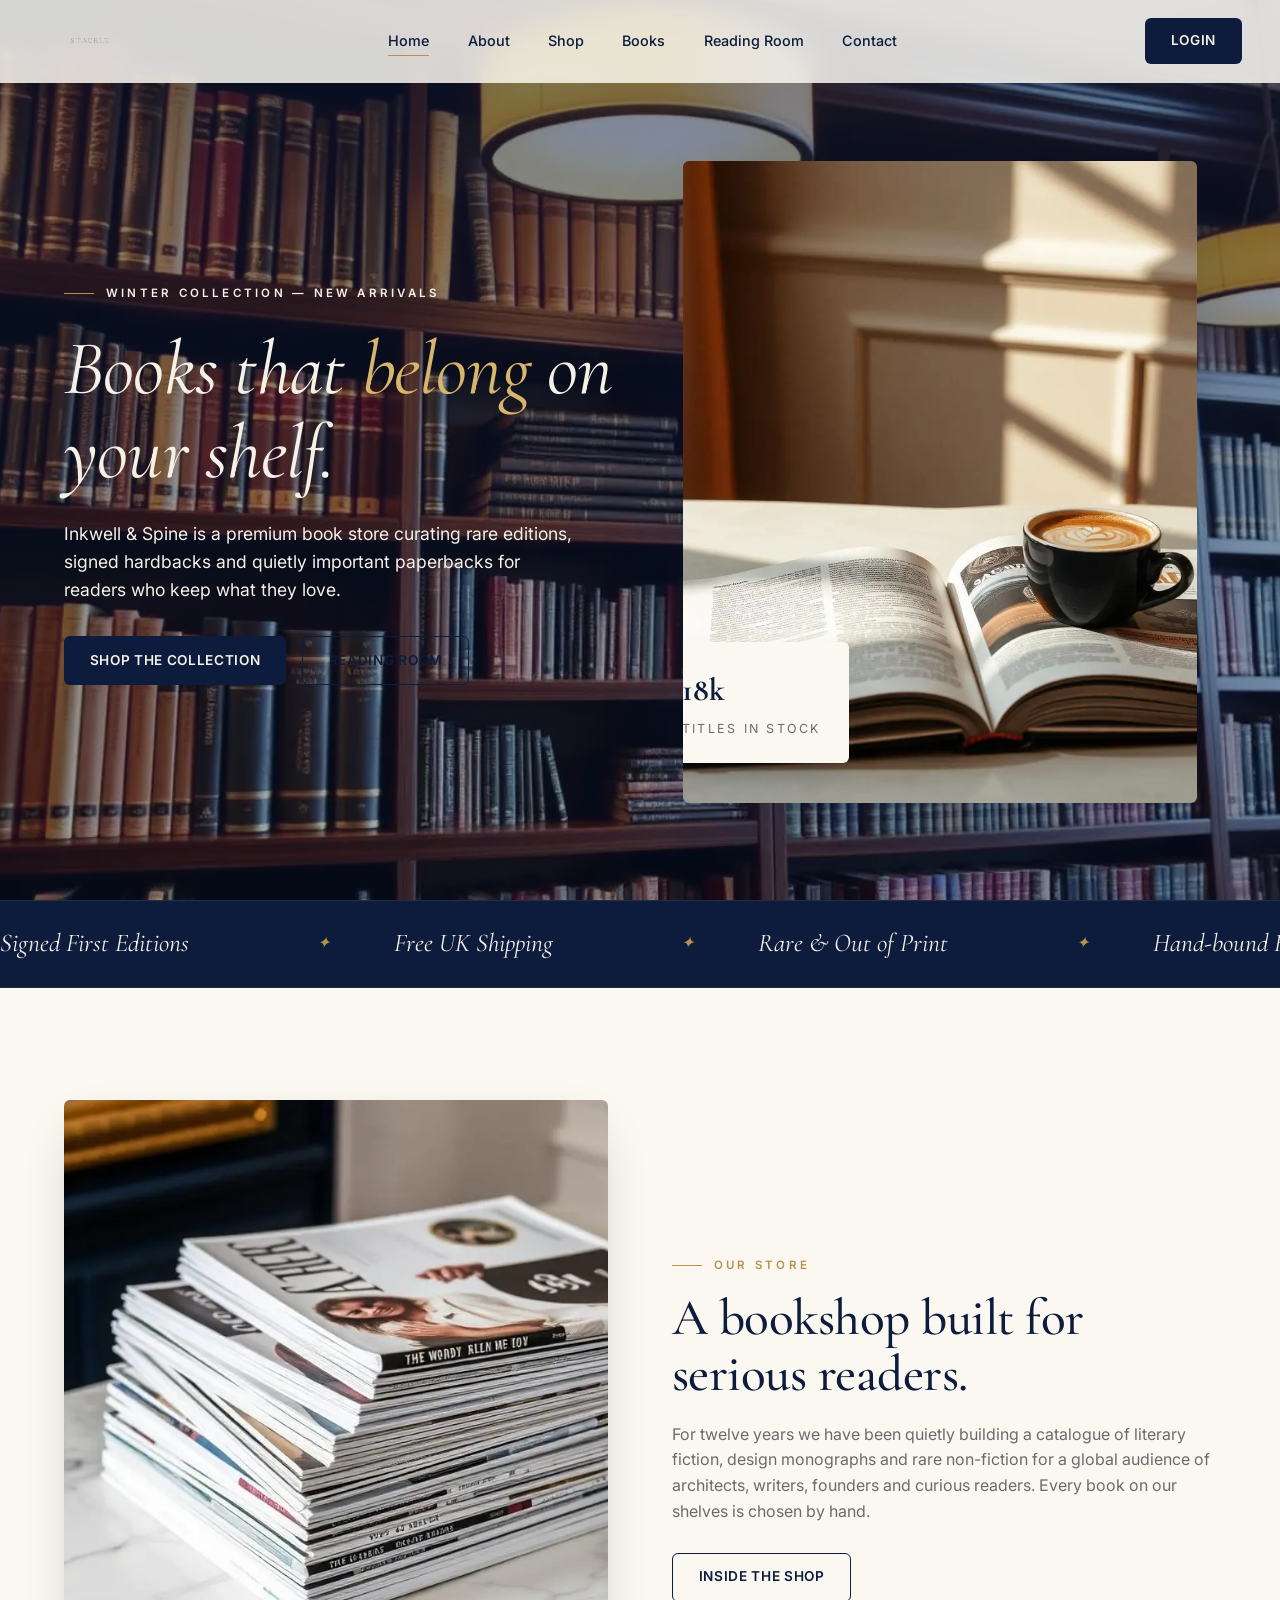
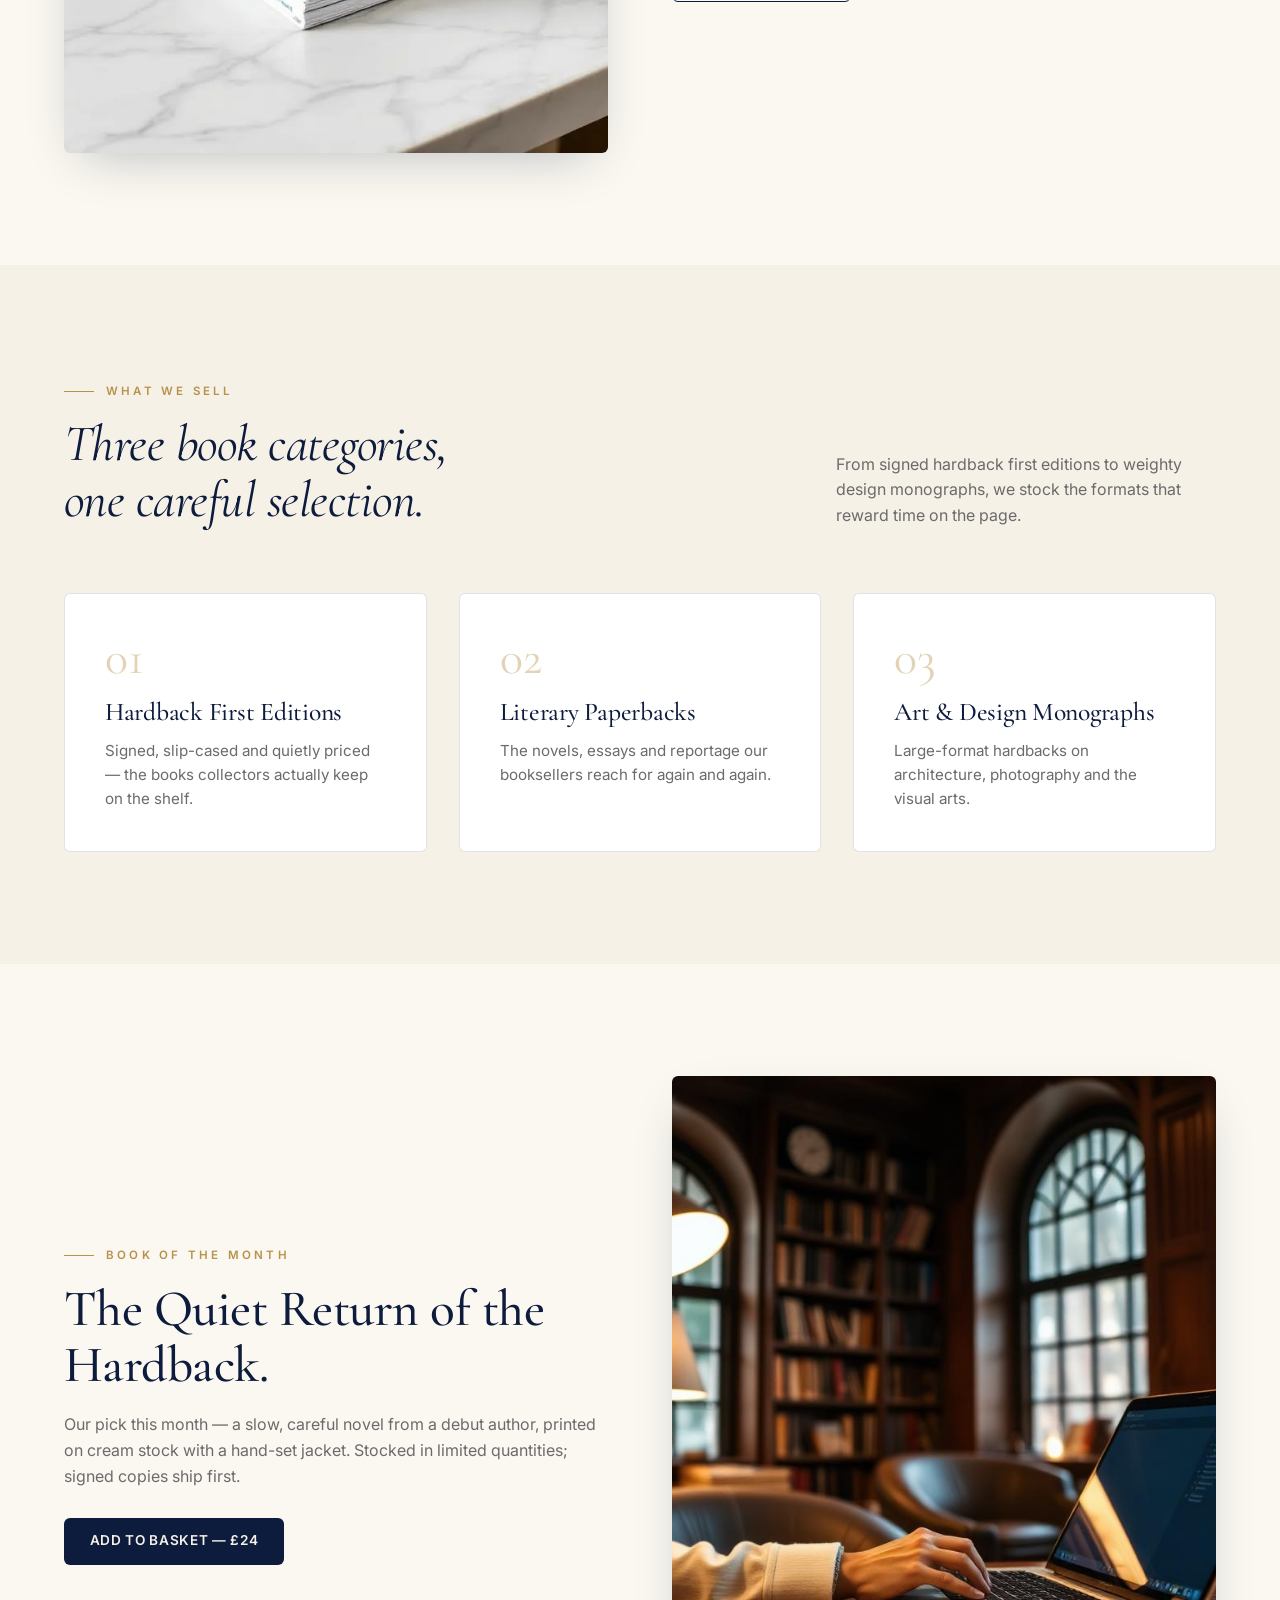
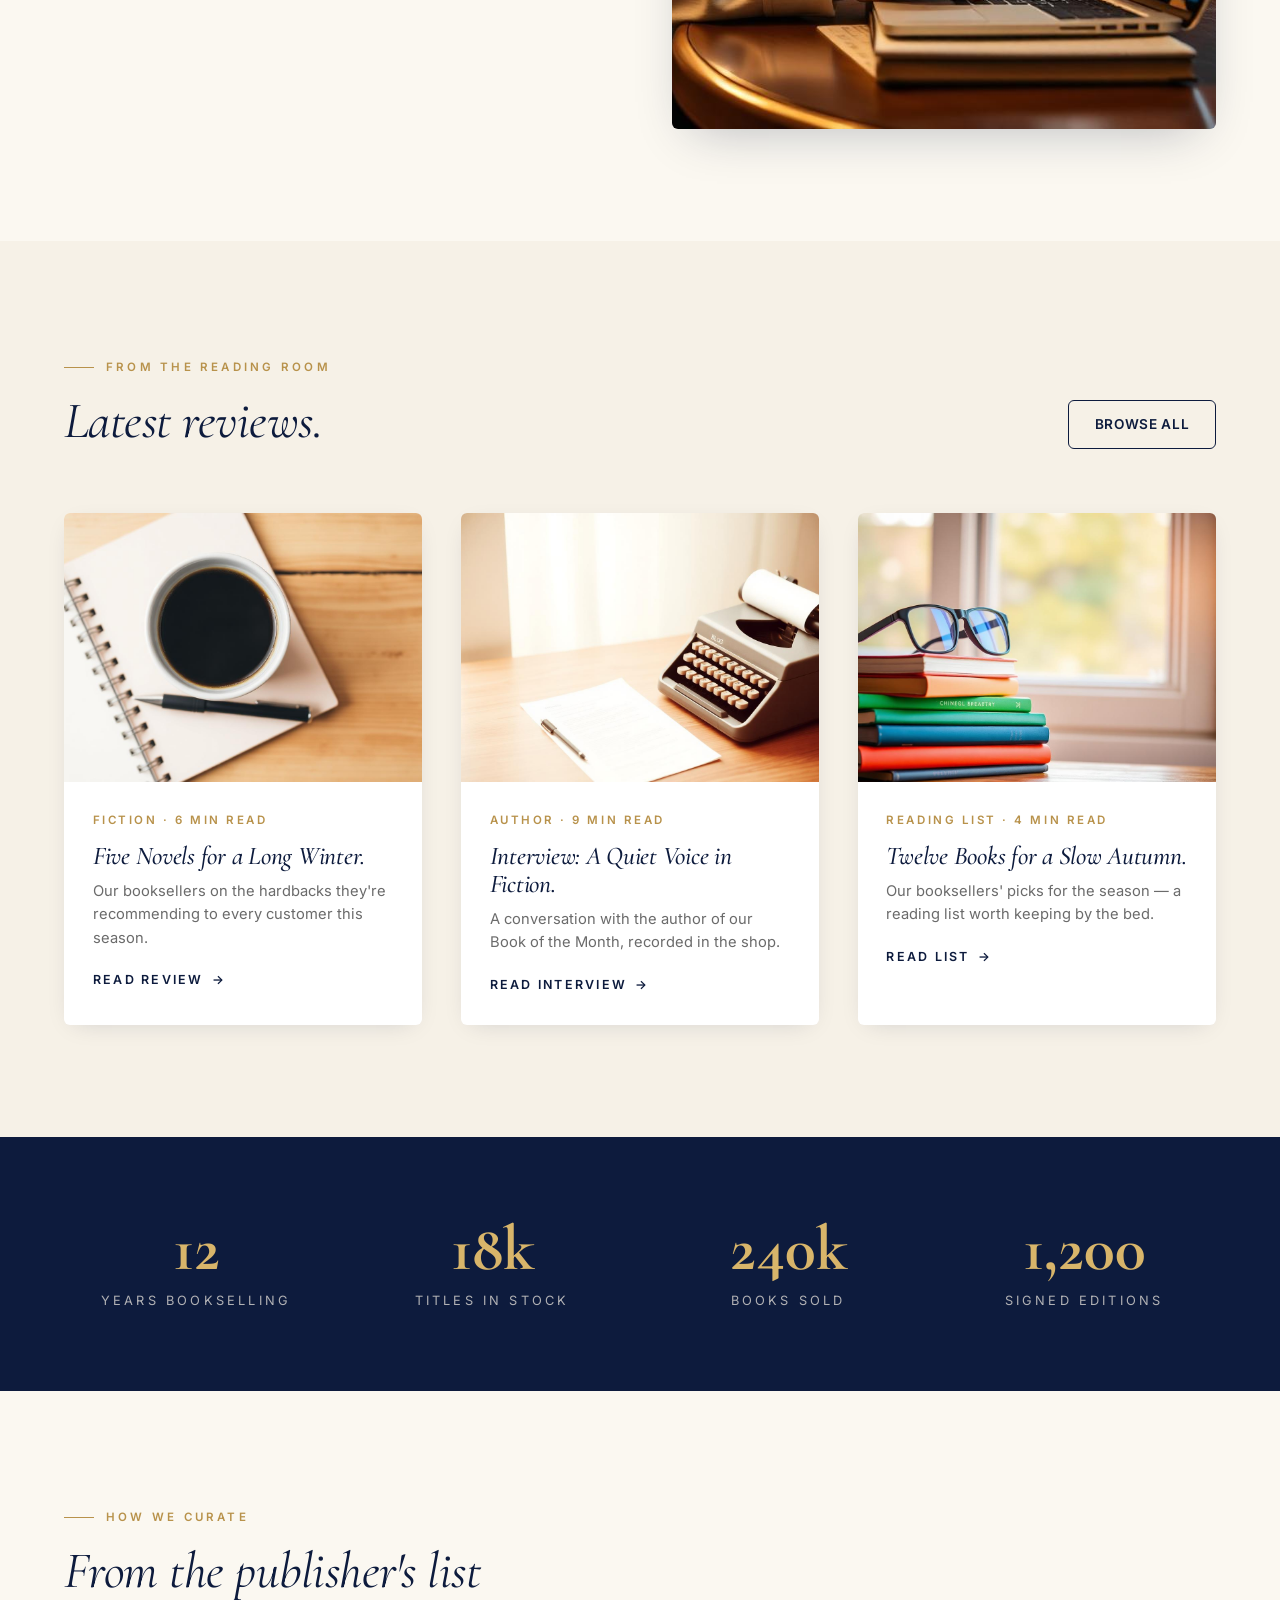
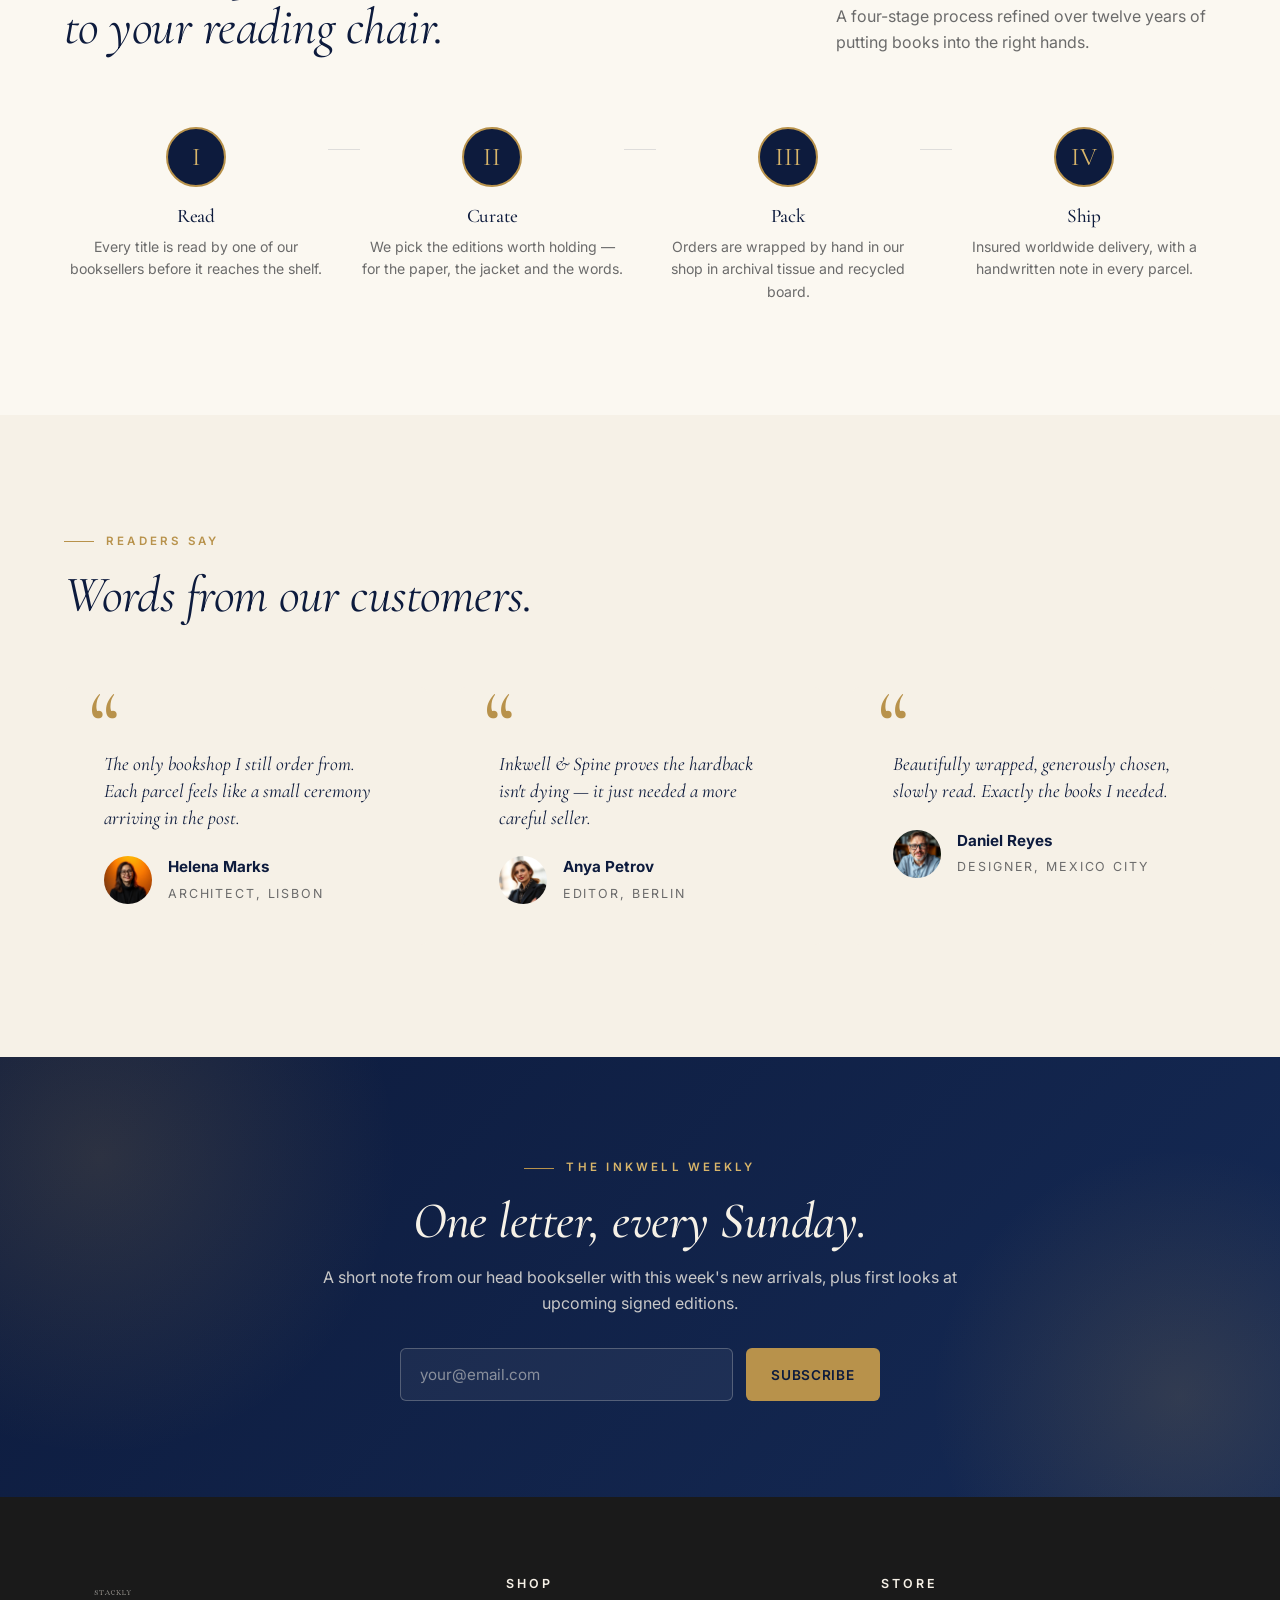
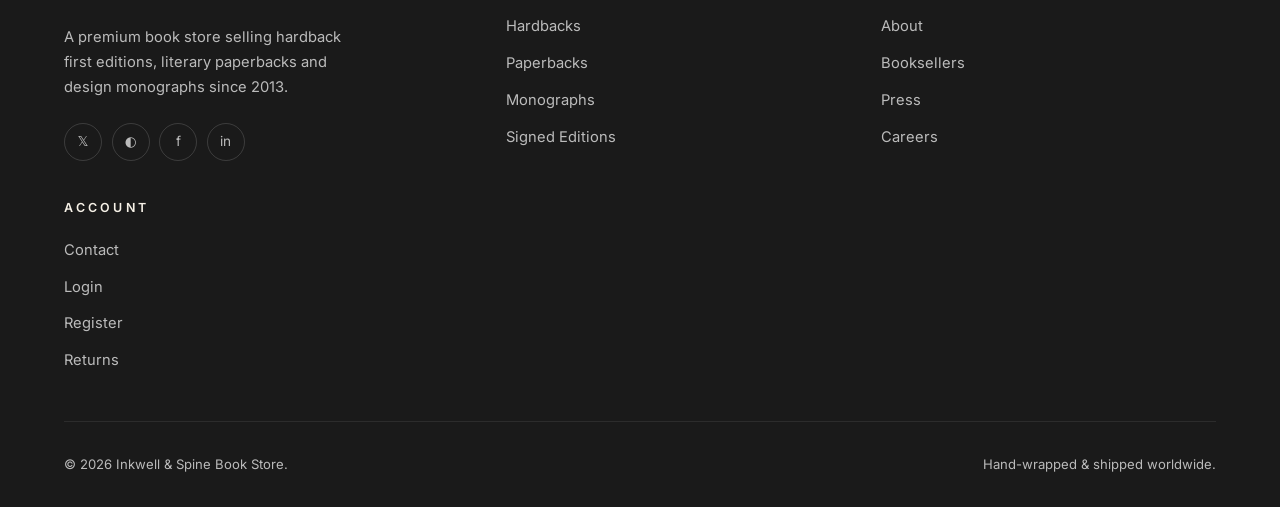
==== index.html @ d9765347 "first commit" ====
<!DOCTYPE html>
<html lang="en">
<head>
<meta charset="UTF-8" />
<meta name="viewport" content="width=device-width,initial-scale=1" />
<title>Inkwell &amp; Spine — Premium Book Store</title>
<meta name="description" content="Inkwell & Spine is a premium book store curating rare editions, hardbacks and signed first prints for serious readers." />
<link rel="preconnect" href="https://fonts.googleapis.com" />
<link rel="preconnect" href="https://fonts.gstatic.com" crossorigin />
<link href="https://fonts.googleapis.com/css2?family=Cormorant+Garamond:ital,wght@0,400;0,500;0,600;1,400;1,500&family=Inter:wght@400;500;600;700&display=swap" rel="stylesheet" />
<link rel="stylesheet" href="./css/styles.css" />
</head>
<body>

<header class="nav">
  <a href="./index.html" class="nav-logo"><img src="./images/logo-dark.webp" alt="Inkwell & Spine Logo" class="nav-logo-img" /></a>
  <nav>
    <ul class="nav-links">      <li><a href="./index.html" class="active">Home</a></li>
      <li><a href="./about.html">About</a></li>
      <li><a href="./services.html">Shop</a></li>
      <li><a href="./books.html">Books</a></li>
      <li><a href="./blog.html">Reading Room</a></li>
      <li><a href="./contact.html">Contact</a></li>
    </ul>
  </nav>
  <div class="nav-cta">
    <a href="./login.html" class="btn btn-primary">Login</a>
    <button class="hamburger" aria-label="Menu"><span></span><span></span><span></span></button>
  </div>
</header>

<!-- 1. HERO -->
<section class="hero has-video">
  <video class="bg-video" autoplay muted loop playsinline preload="metadata" poster="./images/library.webp">
    <source src="https://assets.mixkit.co/videos/45770/45770-720.mp4" type="video/mp4" />
  </video>
  <div class="bg-video-overlay"></div>
  <div class="hero-grid">
    <div class="hero-content reveal">
      <span class="eyebrow">Winter Collection — New Arrivals</span>
      <h1>Books that <em>belong</em> on your shelf.</h1>
      <p>Inkwell &amp; Spine is a premium book store curating rare editions, signed hardbacks and quietly important paperbacks for readers who keep what they love.</p>
      <div class="hero-actions">
        <a href="./services.html" class="btn btn-primary">Shop the Collection</a>
        <a href="./blog.html" class="btn btn-outline">Reading Room</a>
      </div>
    </div>
    <div class="hero-media reveal">
      <img src="./images/hero-home.webp" alt="A luxury bookstore interior" />
      <div class="hero-stat">
        <strong>18k</strong><span>Titles in stock</span>
      </div>
    </div>
  </div>
  <div class="hero-scroll">Scroll</div>
</section>

<!-- 2. MARQUEE -->
<div class="marquee" aria-hidden="true">
  <div class="marquee-track">
    <span>Signed First Editions<span></span>Free UK Shipping<span></span>Rare &amp; Out of Print<span></span>Hand-bound Hardbacks<span></span>Independent Bookseller<span></span></span>
    <span>Signed First Editions<span></span>Free UK Shipping<span></span>Rare &amp; Out of Print<span></span>Hand-bound Hardbacks<span></span>Independent Bookseller<span></span></span>
  </div>
</div>

<!-- 3. INTRO / SPLIT -->
<section class="section">
  <div class="section-inner split reveal">
    <div class="split-img"><img src="./images/magazines.webp" alt="A wall of curated books" loading="lazy" /></div>
    <div>
      <span class="eyebrow">Our Store</span>
      <h2>A bookshop built for serious readers.</h2>
      <p style="margin-top:1.2rem;color:var(--muted)">For twelve years we have been quietly building a catalogue of literary fiction, design monographs and rare non-fiction for a global audience of architects, writers, founders and curious readers. Every book on our shelves is chosen by hand.</p>
      <a href="./about.html" class="btn btn-outline" style="margin-top:1.8rem">Inside the shop</a>
    </div>
  </div>
</section>

<!-- 4. WHAT WE DO -->
<section class="section" style="background:var(--ivory)">
  <div class="section-inner">
    <div class="section-head reveal">
      <div>
        <span class="eyebrow">What we sell</span>
        <h2>Three book categories,<br/>one careful selection.</h2>
      </div>
      <p>From signed hardback first editions to weighty design monographs, we stock the formats that reward time on the page.</p>
    </div>
    <div class="feature-grid reveal-stagger">
      <article class="feature"><div class="feature-num">01</div><h3>Hardback First Editions</h3><p>Signed, slip-cased and quietly priced — the books collectors actually keep on the shelf.</p></article>
      <article class="feature"><div class="feature-num">02</div><h3>Literary Paperbacks</h3><p>The novels, essays and reportage our booksellers reach for again and again.</p></article>
      <article class="feature"><div class="feature-num">03</div><h3>Art &amp; Design Monographs</h3><p>Large-format hardbacks on architecture, photography and the visual arts.</p></article>
    </div>
  </div>
</section>

<!-- 5. FEATURED STORY -->
<section class="section">
  <div class="section-inner split reverse reveal">
    <div class="split-img"><img src="./images/writer.webp" alt="A reader with an open book" loading="lazy" /></div>
    <div>
      <span class="eyebrow">Book of the Month</span>
      <h2>The Quiet Return of the Hardback.</h2>
      <p style="margin-top:1.2rem;color:var(--muted)">Our pick this month — a slow, careful novel from a debut author, printed on cream stock with a hand-set jacket. Stocked in limited quantities; signed copies ship first.</p>
      <a href="./services.html" class="btn btn-primary" style="margin-top:1.8rem">Add to basket — £24</a>
    </div>
  </div>
</section>

<!-- 6. EDITORIAL GRID -->
<section class="section" style="background:var(--ivory)">
  <div class="section-inner">
    <div class="section-head reveal">
      <div><span class="eyebrow">From the Reading Room</span><h2>Latest reviews.</h2></div>
      <a href="./blog.html" class="btn btn-outline">Browse all</a>
    </div>
    <div class="editorial-grid reveal-stagger">
      <article class="ed-card">
        <div class="ed-card-img"><img src="./images/blog1.webp" alt="" loading="lazy" /></div>
        <div class="ed-card-body"><div class="ed-meta">Fiction · 6 min read</div><h3>Five Novels for a Long Winter.</h3><p>Our booksellers on the hardbacks they're recommending to every customer this season.</p><a href="./blog.html" class="ed-readmore">Read review</a></div>
      </article>
      <article class="ed-card">
        <div class="ed-card-img"><img src="./images/blog2.webp" alt="" loading="lazy" /></div>
        <div class="ed-card-body"><div class="ed-meta">Author · 9 min read</div><h3>Interview: A Quiet Voice in Fiction.</h3><p>A conversation with the author of our Book of the Month, recorded in the shop.</p><a href="./blog.html" class="ed-readmore">Read interview</a></div>
      </article>
      <article class="ed-card">
        <div class="ed-card-img"><img src="./images/blog3.webp" alt="" loading="lazy" /></div>
        <div class="ed-card-body"><div class="ed-meta">Reading List · 4 min read</div><h3>Twelve Books for a Slow Autumn.</h3><p>Our booksellers' picks for the season — a reading list worth keeping by the bed.</p><a href="./blog.html" class="ed-readmore">Read list</a></div>
      </article>
    </div>
  </div>
</section>

<!-- 7. STATS -->
<section class="stats reveal">
  <div class="stats-grid">
    <div class="stat"><strong>12</strong><span>Years bookselling</span></div>
    <div class="stat"><strong>18k</strong><span>Titles in stock</span></div>
    <div class="stat"><strong>240k</strong><span>Books sold</span></div>
    <div class="stat"><strong>1,200</strong><span>Signed editions</span></div>
  </div>
</section>

<!-- 8. PROCESS -->
<section class="section">
  <div class="section-inner">
    <div class="section-head reveal">
      <div><span class="eyebrow">How we curate</span><h2>From the publisher's list<br/>to your reading chair.</h2></div>
      <p>A four-stage process refined over twelve years of putting books into the right hands.</p>
    </div>
    <div class="process reveal-stagger">
      <div class="process-step"><div class="process-num">I</div><h3>Read</h3><p>Every title is read by one of our booksellers before it reaches the shelf.</p></div>
      <div class="process-step"><div class="process-num">II</div><h3>Curate</h3><p>We pick the editions worth holding — for the paper, the jacket and the words.</p></div>
      <div class="process-step"><div class="process-num">III</div><h3>Pack</h3><p>Orders are wrapped by hand in our shop in archival tissue and recycled board.</p></div>
      <div class="process-step"><div class="process-num">IV</div><h3>Ship</h3><p>Insured worldwide delivery, with a handwritten note in every parcel.</p></div>
    </div>
  </div>
</section>

<!-- 9. TESTIMONIALS -->
<section class="section" style="background:var(--ivory)">
  <div class="section-inner">
    <div class="section-head reveal">
      <div><span class="eyebrow">Readers say</span><h2>Words from our customers.</h2></div>
    </div>
    <div class="test-grid reveal-stagger">
      <div class="testimonial"><p>The only bookshop I still order from. Each parcel feels like a small ceremony arriving in the post.</p><div class="test-author"><img src="./images/author1.webp" alt=""/><div><strong>Helena Marks</strong><span>Architect, Lisbon</span></div></div></div>
      <div class="testimonial"><p>Inkwell &amp; Spine proves the hardback isn't dying — it just needed a more careful seller.</p><div class="test-author"><img src="./images/author2.webp" alt=""/><div><strong>Anya Petrov</strong><span>Editor, Berlin</span></div></div></div>
      <div class="testimonial"><p>Beautifully wrapped, generously chosen, slowly read. Exactly the books I needed.</p><div class="test-author"><img src="./images/author3.webp" alt=""/><div><strong>Daniel Reyes</strong><span>Designer, Mexico City</span></div></div></div>
    </div>
  </div>
</section>

<!-- 10. NEWSLETTER -->
<section class="newsletter">
  <div class="newsletter-inner reveal">
    <span class="eyebrow" style="color:var(--gold-2)">The Inkwell Weekly</span>
    <h2>One letter, every Sunday.</h2>
    <p>A short note from our head bookseller with this week's new arrivals, plus first looks at upcoming signed editions.</p>
    <form class="news-form" data-mock>
      <input type="email" placeholder="your@email.com" required />
      <button type="submit" class="btn btn-gold">Subscribe</button>
    </form>
  </div>
</section>

<!-- 11. FOOTER -->
<footer class="footer">
  <div class="footer-grid">
    <div class="footer-brand">
      <img src="./images/logo-dark.webp" alt="Inkwell & Spine" class="footer-logo"/>
      <p>A premium book store selling hardback first editions, literary paperbacks and design monographs since 2013.</p>
      <div class="social"><a href="#" data-social>𝕏</a><a href="#" data-social>◐</a><a href="#" data-social>f</a><a href="#" data-social>in</a></div>
    </div>
    <div><h4>Shop</h4><ul><li><a href="./services.html">Hardbacks</a></li><li><a href="./services.html">Paperbacks</a></li><li><a href="./services.html">Monographs</a></li><li><a href="./services.html">Signed Editions</a></li></ul></div>
    <div><h4>Store</h4><ul><li><a href="./about.html">About</a></li><li><a href="./about.html">Booksellers</a></li><li><a href="./contact.html">Press</a></li><li><a href="./contact.html">Careers</a></li></ul></div>
    <div><h4>Account</h4><ul><li><a href="./contact.html">Contact</a></li><li><a href="./login.html">Login</a></li><li><a href="./register.html">Register</a></li><li><a href="#">Returns</a></li></ul></div>
  </div>
  <div class="footer-bottom"><span>© 2026 Inkwell &amp; Spine Book Store.</span><span>Hand-wrapped &amp; shipped worldwide.</span></div>
</footer>

<script src="./js/main.js"></script>
</body>
</html>
---- css/styles.css ----
/* ============================================
   INKWELL & SPINE — Complete Stylesheet
   Design: Navy, Ivory, Gold, Charcoal palette
   Fonts: Cormorant Garamond (serif) + Inter (sans)
   ============================================ */

/* ----- CSS Variables / Design Tokens ----- */
:root {
  --navy: #0d1b3d;
  --navy-2: #152a55;
  --ivory: #f6f1e7;
  --paper: #fbf8f1;
  --gold: #b8924b;
  --gold-2: #d8b56a;
  --charcoal: #1a1a1a;
  --muted: #6b6b6b;
  --line: rgba(13, 27, 61, 0.12);
  --shadow-sm: 0 6px 24px -10px rgba(13, 27, 61, 0.18);
  --shadow-md: 0 18px 50px -20px rgba(13, 27, 61, 0.30);
  --shadow-lg: 0 40px 90px -30px rgba(13, 27, 61, 0.45);
  --serif: 'Cormorant Garamond', 'Playfair Display', Georgia, serif;
  --sans: 'Inter', 'Helvetica Neue', system-ui, sans-serif;
  --radius: 6px;
  --radius-lg: 12px;
  --ease: cubic-bezier(0.22, 0.61, 0.36, 1);
  --max-width: 1400px;
  --nav-height: 68px;
  --sidebar-width: 260px;
}

/* ----- Reset & Base ----- */
*,
*::before,
*::after {
  box-sizing: border-box;
  margin: 0;
  padding: 0;
}

html {
  scroll-behavior: smooth;
  -webkit-text-size-adjust: 100%;
}

body {
  font-family: var(--sans);
  background: var(--paper);
  color: var(--charcoal);
  line-height: 1.6;
  -webkit-font-smoothing: antialiased;
  -moz-osx-font-smoothing: grayscale;
  overflow-x: hidden;
  max-width: 100%;
}

img {
  max-width: 100%;
  height: auto;
  display: block;
}

a {
  color: inherit;
  text-decoration: none;
  transition: color 0.3s var(--ease);
}

button {
  font-family: inherit;
  cursor: pointer;
  border: none;
  background: none;
  font-size: inherit;
}

input,
select,
textarea {
  font-family: inherit;
  font-size: inherit;
}

ul {
  list-style: none;
}

/* ----- Typography ----- */
h1, h2, h3, h4 {
  font-family: var(--serif);
  font-weight: 500;
  color: var(--navy);
  line-height: 1.1;
  letter-spacing: -0.01em;
}

h1 {
  font-size: clamp(2rem, 6vw, 5.4rem);
}

h2 {
  font-size: clamp(1.6rem, 4vw, 3.4rem);
}

h3 {
  font-size: clamp(1.2rem, 2vw, 1.8rem);
}

.eyebrow {
  font-family: var(--sans);
  text-transform: uppercase;
  letter-spacing: 0.28em;
  font-size: 0.72rem;
  color: var(--gold);
  font-weight: 600;
  display: inline-block;
  margin-bottom: 1rem;
  position: relative;
  padding-left: 42px;
}

.eyebrow::before {
  content: "";
  position: absolute;
  left: 0;
  top: 50%;
  width: 30px;
  height: 1px;
  background: var(--gold);
}

.muted {
  color: var(--muted);
}

/* ============================================
   BUTTONS
   ============================================ */
.btn {
  display: inline-flex;
  align-items: center;
  justify-content: center;
  gap: 0.5rem;
  padding: 0.78rem 1.6rem;
  font-size: 0.85rem;
  font-weight: 600;
  letter-spacing: 0.05em;
  border-radius: var(--radius);
  transition: all 0.35s var(--ease);
  text-transform: uppercase;
  font-family: var(--sans);
  white-space: nowrap;
}

.btn-primary {
  background: var(--navy);
  color: var(--ivory);
}

.btn-primary:hover {
  background: var(--gold);
  color: var(--navy);
  transform: translateY(-2px);
  box-shadow: var(--shadow-md);
}

.btn-outline {
  background: transparent;
  color: var(--navy);
  border: 1px solid var(--navy);
}

.btn-outline:hover {
  background: var(--navy);
  color: var(--ivory);
}

.btn-gold {
  background: var(--gold);
  color: var(--navy);
}

.btn-gold:hover {
  background: var(--navy);
  color: var(--ivory);
  transform: translateY(-2px);
}

.btn-ghost {
  padding: 0.5rem 1rem;
  color: var(--navy);
}

.btn-ghost:hover {
  color: var(--gold);
}

.btn-danger {
  background: #c0392b;
  color: #fff;
}

.btn-danger:hover {
  background: #a93226;
  transform: translateY(-2px);
}

.btn-sm {
  padding: 0.5rem 1rem;
  font-size: 0.78rem;
}

.btn:disabled {
  opacity: 0.6;
  cursor: not-allowed;
  transform: none !important;
}

/* ============================================
   NAVIGATION
   ============================================ */
.nav {
  position: fixed;
  top: 0;
  left: 0;
  right: 0;
  z-index: 100;
  display: flex;
  align-items: center;
  justify-content: space-between;
  padding: 1.1rem 3vw;
  background: rgba(251, 248, 241, 0.85);
  backdrop-filter: saturate(180%) blur(14px);
  -webkit-backdrop-filter: saturate(180%) blur(14px);
  border-bottom: 1px solid transparent;
  transition: all 0.4s var(--ease);
}

.nav.scrolled {
  border-bottom-color: var(--line);
  box-shadow: var(--shadow-sm);
}

.nav-logo-img {
  height: 34px;
  width: auto;
  filter: drop-shadow(0 1px 2px rgba(0, 0, 0, 0.05));
}

.nav-links {
  display: flex;
  gap: 2.4rem;
  align-items: center;
  list-style: none;
}

.nav-links a {
  font-size: 0.9rem;
  font-weight: 500;
  color: var(--navy);
  position: relative;
  padding: 0.4rem 0;
}

.nav-links a::after {
  content: "";
  position: absolute;
  bottom: 0;
  left: 0;
  width: 0;
  height: 1px;
  background: var(--gold);
  transition: width 0.35s var(--ease);
}

.nav-links a:hover::after,
.nav-links a.active::after {
  width: 100%;
}

.nav-cta {
  display: flex;
  align-items: center;
  gap: 0.8rem;
}

/* ----- Hamburger Menu ----- */
.hamburger {
  display: none;
  width: 34px;
  height: 34px;
  position: relative;
  cursor: pointer;
}

.hamburger span {
  position: absolute;
  left: 4px;
  right: 4px;
  height: 1.5px;
  background: var(--navy);
  transition: 0.3s var(--ease);
  border-radius: 1px;
}

.hamburger span:nth-child(1) { top: 11px; }
.hamburger span:nth-child(2) { top: 50%; transform: translateY(-50%); }
.hamburger span:nth-child(3) { bottom: 11px; }

.hamburger.active span:nth-child(1) {
  transform: rotate(45deg);
  top: 50%;
  margin-top: -1px;
}

.hamburger.active span:nth-child(2) {
  opacity: 0;
}

.hamburger.active span:nth-child(3) {
  transform: rotate(-45deg);
  bottom: auto;
  top: 50%;
  margin-top: -1px;
}

/* ============================================
   HERO SECTION
   ============================================ */
.hero {
  position: relative;
  min-height: 100vh;
  display: flex;
  align-items: center;
  padding: 8rem 5vw 4rem;
  overflow: hidden;
  background: linear-gradient(180deg, var(--paper) 0%, var(--ivory) 100%);
  isolation: isolate;
}

.hero.has-video {
  background: var(--navy);
}

.hero-grid {
  display: grid;
  grid-template-columns: 1.05fr 0.95fr;
  gap: 5vw;
  align-items: center;
  width: 100%;
  max-width: var(--max-width);
  margin: 0 auto;
}

.hero-content h1 {
  margin: 0.5rem 0 1.5rem;
  font-style: italic;
  font-weight: 400;
}

.hero-content h1 em {
  color: var(--gold);
  font-style: italic;
}

.hero-content p {
  font-size: 1.1rem;
  color: var(--muted);
  max-width: 520px;
  margin-bottom: 2rem;
}

.hero-actions {
  display: flex;
  gap: 1rem;
  flex-wrap: wrap;
}

.hero-media {
  position: relative;
  aspect-ratio: 4/5;
  border-radius: var(--radius);
  overflow: hidden;
  box-shadow: var(--shadow-lg);
}

.hero-media img {
  width: 100%;
  height: 100%;
  object-fit: cover;
  transform: scale(1.05);
  animation: slowZoom 14s var(--ease) infinite alternate;
}

.hero-stat {
  position: absolute;
  left: -30px;
  bottom: 40px;
  background: var(--paper);
  padding: 1.4rem 1.8rem;
  border-radius: var(--radius);
  box-shadow: var(--shadow-md);
  min-width: 200px;
}

.hero-stat strong {
  display: block;
  font-family: var(--serif);
  font-size: 2.4rem;
  color: var(--navy);
}

.hero-stat span {
  font-size: 0.78rem;
  color: var(--muted);
  text-transform: uppercase;
  letter-spacing: 0.18em;
}

.hero-scroll {
  position: absolute;
  bottom: 2rem;
  left: 50%;
  transform: translateX(-50%);
  font-size: 0.7rem;
  letter-spacing: 0.3em;
  color: var(--navy);
  text-transform: uppercase;
  writing-mode: vertical-rl;
}

.hero-scroll::after {
  content: "";
  display: block;
  width: 1px;
  height: 50px;
  margin: 0.6rem auto 0;
  background: var(--navy);
  animation: scrollLine 2.2s var(--ease) infinite;
}

.hero.has-video .hero-content h1,
.hero.has-video .hero-content p,
.hero.has-video .eyebrow {
  color: var(--ivory);
}

.hero.has-video .hero-content h1 em {
  color: var(--gold-2);
}

.hero.has-video .hero-scroll {
  color: var(--ivory);
}

.hero.has-video .hero-scroll::after {
  background: var(--ivory);
}

.hero > *:not(.bg-video):not(.bg-video-overlay) {
  position: relative;
  z-index: 2;
}

/* Floating decorative serif word */
.hero::before {
  content: "Stories.";
  position: absolute;
  font-family: var(--serif);
  font-style: italic;
  font-size: 22vw;
  color: rgba(13, 27, 61, 0.04);
  right: -3vw;
  top: 18vh;
  pointer-events: none;
  font-weight: 600;
}

/* ----- Background Video ----- */
.bg-video {
  position: absolute;
  inset: 0;
  width: 100%;
  height: 100%;
  object-fit: cover;
  z-index: 0;
  pointer-events: none;
}

.bg-video-overlay {
  position: absolute;
  inset: 0;
  background: linear-gradient(180deg, rgba(13, 27, 61, 0.55), rgba(13, 27, 61, 0.35));
  z-index: 1;
  pointer-events: none;
}

/* ============================================
   SECTION SHELL
   ============================================ */
.section {
  padding: 7rem 5vw;
  position: relative;
}

.section-inner {
  max-width: var(--max-width);
  margin: 0 auto;
}

.section-head {
  display: flex;
  justify-content: space-between;
  align-items: flex-end;
  gap: 3rem;
  margin-bottom: 4rem;
  flex-wrap: wrap;
}

.section-head h2 {
  max-width: 720px;
  font-style: italic;
  font-weight: 400;
}

.section-head p {
  max-width: 380px;
  color: var(--muted);
}

/* ============================================
   PAGE HERO (Sub pages)
   ============================================ */
.page-hero {
  padding: 10rem 5vw 5rem;
  background: var(--ivory);
  text-align: center;
  position: relative;
  overflow: hidden;
  isolation: isolate;
}

.page-hero h1 {
  font-style: italic;
  font-weight: 400;
}

.page-hero p {
  color: var(--muted);
  max-width: 600px;
  margin: 1.2rem auto 0;
}

.page-hero.has-video,
.page-hero.has-video h1,
.page-hero.has-video p,
.page-hero.has-video .crumb {
  color: var(--ivory);
}

.page-hero.has-video h1 {
  color: #fff;
}

.page-hero > *:not(.bg-video):not(.bg-video-overlay) {
  position: relative;
  z-index: 2;
}

.crumb {
  font-size: 0.72rem;
  text-transform: uppercase;
  letter-spacing: 0.3em;
  color: var(--gold);
  margin-bottom: 1.2rem;
}

/* ============================================
   MARQUEE
   ============================================ */
.marquee {
  background: var(--navy);
  color: var(--ivory);
  padding: 1.4rem 0;
  overflow: hidden;
  border-top: 1px solid rgba(255, 255, 255, 0.08);
  border-bottom: 1px solid rgba(255, 255, 255, 0.08);
}

.marquee-track {
  display: flex;
  gap: 4rem;
  animation: scroll 30s linear infinite;
  white-space: nowrap;
  font-family: var(--serif);
  font-size: 1.6rem;
  font-style: italic;
}

.marquee-track span {
  display: inline-flex;
  align-items: center;
  gap: 4rem;
}

.marquee-track span span::after {
  content: "✦";
  color: var(--gold);
  font-size: 1rem;
  margin-left: 4rem;
}

@keyframes scroll {
  from { transform: translateX(0); }
  to { transform: translateX(-50%); }
}

/* ============================================
   SPLIT LAYOUT
   ============================================ */
.split {
  display: grid;
  grid-template-columns: 1fr 1fr;
  gap: 5vw;
  align-items: center;
}

.split.reverse {
  direction: rtl;
}

.split.reverse > * {
  direction: ltr;
}

.split-img {
  aspect-ratio: 5/6;
  border-radius: var(--radius);
  overflow: hidden;
  box-shadow: var(--shadow-md);
  position: relative;
}

.split-img img {
  width: 100%;
  height: 100%;
  object-fit: cover;
  transition: transform 1.2s var(--ease);
}

.split-img:hover img {
  transform: scale(1.06);
}

/* ============================================
   FEATURE GRID
   ============================================ */
.feature-grid {
  display: grid;
  grid-template-columns: repeat(3, 1fr);
  gap: 2rem;
}

.feature {
  padding: 2.5rem;
  background: #fff;
  border: 1px solid var(--line);
  border-radius: var(--radius);
  transition: 0.4s var(--ease);
  position: relative;
  overflow: hidden;
}

.feature::before {
  content: "";
  position: absolute;
  inset: 0;
  background: linear-gradient(135deg, var(--gold) 0%, transparent 60%);
  opacity: 0;
  transition: 0.5s var(--ease);
}

.feature:hover {
  transform: translateY(-6px);
  box-shadow: var(--shadow-md);
  border-color: var(--gold);
}

.feature:hover::before {
  opacity: 0.06;
}

.feature-num {
  font-family: var(--serif);
  font-size: 3rem;
  color: var(--gold);
  opacity: 0.4;
  line-height: 1;
  margin-bottom: 1rem;
  position: relative;
}

.feature h3 {
  margin-bottom: 0.8rem;
  position: relative;
}

.feature p {
  color: var(--muted);
  font-size: 0.95rem;
  position: relative;
}

/* ============================================
   EDITORIAL / BLOG CARDS
   ============================================ */
.editorial-grid {
  display: grid;
  grid-template-columns: repeat(3, 1fr);
  gap: 2.4rem;
}

.ed-card {
  background: #fff;
  border-radius: var(--radius);
  overflow: hidden;
  box-shadow: var(--shadow-sm);
  transition: 0.5s var(--ease);
  cursor: pointer;
}

.ed-card:hover {
  transform: translateY(-8px);
  box-shadow: var(--shadow-lg);
}

.ed-card-img {
  aspect-ratio: 4/3;
  overflow: hidden;
}

.ed-card-img img {
  width: 100%;
  height: 100%;
  object-fit: cover;
  transition: transform 1s var(--ease);
}

.ed-card:hover .ed-card-img img {
  transform: scale(1.08);
}

.ed-card-body {
  padding: 1.8rem;
}

.ed-meta {
  font-size: 0.72rem;
  text-transform: uppercase;
  letter-spacing: 0.22em;
  color: var(--gold);
  margin-bottom: 0.8rem;
  font-weight: 600;
}

.ed-card h3 {
  margin-bottom: 0.6rem;
  font-style: italic;
  font-weight: 500;
}

.ed-card p {
  color: var(--muted);
  font-size: 0.92rem;
  margin-bottom: 1rem;
}

.ed-readmore {
  font-size: 0.78rem;
  font-weight: 600;
  text-transform: uppercase;
  letter-spacing: 0.18em;
  color: var(--navy);
  position: relative;
  display: inline-block;
}

.ed-readmore::after {
  content: "→";
  margin-left: 0.5rem;
  transition: 0.3s var(--ease);
  display: inline-block;
}

.ed-card:hover .ed-readmore::after {
  transform: translateX(6px);
  color: var(--gold);
}

/* ============================================
   TESTIMONIALS
   ============================================ */
.test-grid {
  display: grid;
  grid-template-columns: repeat(3, 1fr);
  gap: 2rem;
}

.testimonial {
  padding: 2.5rem;
  background: var(--ivory);
  border-radius: var(--radius);
  position: relative;
}

.testimonial::before {
  content: "“";
  position: absolute;
  top: -10px;
  left: 1.5rem;
  font-family: var(--serif);
  font-size: 6rem;
  color: var(--gold);
  line-height: 1;
}

.testimonial p {
  font-family: var(--serif);
  font-style: italic;
  font-size: 1.2rem;
  color: var(--navy);
  margin: 1.5rem 0;
  line-height: 1.4;
}

.test-author {
  display: flex;
  align-items: center;
  gap: 1rem;
}

.test-author img {
  width: 48px;
  height: 48px;
  border-radius: 50%;
  object-fit: cover;
}

.test-author strong {
  display: block;
  color: var(--navy);
  font-size: 0.95rem;
}

.test-author span {
  font-size: 0.78rem;
  color: var(--muted);
  text-transform: uppercase;
  letter-spacing: 0.15em;
}

/* ============================================
   STATS BAND
   ============================================ */
.stats {
  background: var(--navy);
  color: var(--ivory);
  padding: 5rem 5vw;
  text-align: center;
}

.stats-grid {
  display: grid;
  grid-template-columns: repeat(4, 1fr);
  gap: 2rem;
  max-width: 1300px;
  margin: 0 auto;
}

.stat strong {
  display: block;
  font-family: var(--serif);
  font-size: clamp(2rem, 5vw, 4.2rem);
  color: var(--gold-2);
  line-height: 1;
}

.stat span {
  display: block;
  margin-top: 0.6rem;
  font-size: 0.8rem;
  text-transform: uppercase;
  letter-spacing: 0.25em;
  color: rgba(246, 241, 231, 0.7);
}

/* ============================================
   PROCESS / TIMELINE
   ============================================ */
.process {
  display: grid;
  grid-template-columns: repeat(4, 1fr);
  gap: 2rem;
  position: relative;
}

.process::before {
  content: "";
  position: absolute;
  top: 30px;
  left: 8%;
  right: 8%;
  height: 1px;
  background: var(--line);
  z-index: 0;
}

.process-step {
  position: relative;
  text-align: center;
  background: var(--paper);
  padding-top: 0.5rem;
}

.process-num {
  width: 60px;
  height: 60px;
  border-radius: 50%;
  background: var(--navy);
  color: var(--gold-2);
  font-family: var(--serif);
  font-size: 1.6rem;
  display: flex;
  align-items: center;
  justify-content: center;
  margin: 0 auto 1.2rem;
  border: 2px solid var(--gold);
  transition: 0.4s var(--ease);
}

.process-step:hover .process-num {
  background: var(--gold);
  color: var(--navy);
  transform: rotate(360deg);
}

.process-step h3 {
  font-size: 1.2rem;
  margin-bottom: 0.5rem;
}

.process-step p {
  font-size: 0.88rem;
  color: var(--muted);
}

/* ============================================
   PRICING
   ============================================ */
.pricing-grid {
  display: grid;
  grid-template-columns: repeat(3, 1fr);
  gap: 2rem;
}

.price-card {
  background: #fff;
  padding: 2.5rem;
  border: 1px solid var(--line);
  border-radius: var(--radius);
  position: relative;
  transition: 0.4s var(--ease);
}

.price-card.featured {
  background: var(--navy);
  color: var(--ivory);
  transform: scale(1.04);
  border-color: var(--gold);
}

.price-card.featured h3,
.price-card.featured .price {
  color: var(--gold-2);
}

.price-card:hover {
  transform: translateY(-6px) scale(1.02);
  box-shadow: var(--shadow-lg);
}

.price-card.featured:hover {
  transform: translateY(-6px) scale(1.06);
}

.price {
  font-family: var(--serif);
  font-size: 3rem;
  color: var(--navy);
  margin: 0.5rem 0 1.5rem;
}

.price small {
  font-size: 0.9rem;
  color: var(--muted);
  font-family: var(--sans);
}

.price-feats {
  list-style: none;
  margin-bottom: 2rem;
}

.price-feats li {
  padding: 0.6rem 0;
  border-bottom: 1px solid var(--line);
  font-size: 0.92rem;
}

.price-card.featured .price-feats li {
  border-color: rgba(255, 255, 255, 0.1);
}

.price-feats li::before {
  content: "✓";
  color: var(--gold);
  margin-right: 0.6rem;
  font-weight: bold;
}

/* ============================================
   CHIPS / FILTERS
   ============================================ */
.chips {
  display: flex;
  gap: 0.6rem;
  flex-wrap: wrap;
  justify-content: center;
  margin-bottom: 3rem;
}

.chip {
  padding: 0.55rem 1.2rem;
  border: 1px solid var(--line);
  border-radius: 30px;
  font-size: 0.78rem;
  font-weight: 600;
  letter-spacing: 0.1em;
  text-transform: uppercase;
  color: var(--navy);
  cursor: pointer;
  transition: 0.3s var(--ease);
  background: #fff;
}

.chip:hover,
.chip.active {
  background: var(--navy);
  color: var(--ivory);
  border-color: var(--navy);
}

/* ============================================
   CONTACT / FORM
   ============================================ */
.contact-grid {
  display: grid;
  grid-template-columns: 1.2fr 1fr;
  gap: 4rem;
}

.contact-info {
  display: flex;
  flex-direction: column;
  gap: 1.5rem;
}

.contact-card {
  padding: 1.8rem;
  background: #fff;
  border: 1px solid var(--line);
  border-radius: var(--radius);
  display: flex;
  gap: 1.2rem;
  align-items: flex-start;
  transition: 0.3s var(--ease);
}

.contact-card:hover {
  border-color: var(--gold);
  transform: translateX(6px);
}

.contact-card .icon {
  width: 48px;
  height: 48px;
  background: var(--ivory);
  border-radius: 50%;
  display: flex;
  align-items: center;
  justify-content: center;
  font-size: 1.2rem;
  color: var(--gold);
  flex-shrink: 0;
}

.contact-card h3 {
  font-size: 1.1rem;
  margin-bottom: 0.3rem;
  font-family: var(--sans);
  font-weight: 600;
}

.contact-card p {
  color: var(--muted);
  font-size: 0.92rem;
}

.contact-form {
  background: var(--ivory);
  padding: 3rem;
  border-radius: var(--radius);
}

.field {
  margin-bottom: 1.2rem;
}

.field label {
  display: block;
  font-size: 0.78rem;
  text-transform: uppercase;
  letter-spacing: 0.18em;
  color: var(--navy);
  margin-bottom: 0.5rem;
  font-weight: 600;
}

.field input,
.field select,
.field textarea {
  width: 100%;
  padding: 0.95rem 1rem;
  border: 1px solid var(--line);
  background: #fff;
  border-radius: var(--radius);
  font-family: inherit;
  font-size: 0.95rem;
  color: var(--charcoal);
  outline: none;
  transition: 0.3s var(--ease);
}

.field input:focus,
.field select:focus,
.field textarea:focus {
  border-color: var(--gold);
  box-shadow: 0 0 0 4px rgba(184, 146, 75, 0.1);
}

.field textarea {
  resize: vertical;
  min-height: 120px;
}

.field .error-text {
  display: none;
  font-size: 0.78rem;
  color: #c0392b;
  margin-top: 0.4rem;
  font-weight: 500;
}

.field.has-error input,
.field.has-error select,
.field.has-error textarea {
  border-color: #c0392b;
  box-shadow: 0 0 0 4px rgba(192, 57, 43, 0.1);
}

.field.has-error .error-text {
  display: block;
}

.field.success input,
.field.success select,
.field.success textarea {
  border-color: #27ae60;
  box-shadow: 0 0 0 4px rgba(39, 174, 96, 0.1);
}

/* ============================================
   FAQ
   ============================================ */
.faq {
  max-width: 820px;
  margin: 0 auto;
}

.faq-item {
  border-bottom: 1px solid var(--line);
  padding: 1.5rem 0;
  cursor: pointer;
}

.faq-q {
  display: flex;
  justify-content: space-between;
  align-items: center;
  font-family: var(--serif);
  font-size: 1.3rem;
  color: var(--navy);
  font-weight: 500;
}

.faq-q::after {
  content: "+";
  font-family: var(--sans);
  font-size: 1.6rem;
  color: var(--gold);
  transition: 0.4s var(--ease);
}

.faq-item.open .faq-q::after {
  transform: rotate(45deg);
}

.faq-a {
  max-height: 0;
  overflow: hidden;
  transition: max-height 0.5s var(--ease);
  color: var(--muted);
}

.faq-item.open .faq-a {
  max-height: 300px;
  padding-top: 1rem;
}

/* ============================================
   MAP
   ============================================ */
.map {
  width: 100%;
  height: 380px;
  background: linear-gradient(135deg, var(--ivory), var(--paper));
  border-radius: var(--radius);
  position: relative;
  overflow: hidden;
  border: 1px solid var(--line);
}

.map::before {
  content: "";
  position: absolute;
  inset: 0;
  background-image:
    radial-gradient(circle at 20% 30%, rgba(184, 146, 75, 0.15) 0%, transparent 30%),
    radial-gradient(circle at 70% 60%, rgba(13, 27, 61, 0.1) 0%, transparent 40%);
}

.map-pin {
  position: absolute;
  left: 50%;
  top: 50%;
  transform: translate(-50%, -100%);
  width: 40px;
  height: 40px;
  background: var(--gold);
  border-radius: 50% 50% 50% 0;
  transform-origin: bottom;
  animation: pinBounce 2s ease-in-out infinite;
  display: flex;
  align-items: center;
  justify-content: center;
  color: var(--navy);
  font-weight: bold;
}

.map-pin::after {
  content: "";
  position: absolute;
  left: 50%;
  top: 50%;
  width: 14px;
  height: 14px;
  background: var(--paper);
  border-radius: 50%;
  transform: translate(-50%, -50%);
}

@keyframes pinBounce {
  0%, 100% { transform: translate(-50%, -100%) rotate(-45deg); }
  50% { transform: translate(-50%, -110%) rotate(-45deg); }
}

/* ============================================
   NEWSLETTER
   ============================================ */
.newsletter {
  background: linear-gradient(135deg, var(--navy) 0%, var(--navy-2) 100%);
  color: var(--ivory);
  padding: 6rem 5vw;
  text-align: center;
  position: relative;
  overflow: hidden;
}

.newsletter::before,
.newsletter::after {
  content: "";
  position: absolute;
  border-radius: 50%;
  background: radial-gradient(circle, var(--gold) 0%, transparent 70%);
  opacity: 0.18;
  pointer-events: none;
}

.newsletter::before {
  width: 600px;
  height: 600px;
  left: -200px;
  top: -200px;
}

.newsletter::after {
  width: 500px;
  height: 500px;
  right: -150px;
  bottom: -150px;
  animation: float 8s ease-in-out infinite;
}

@keyframes float {
  0%, 100% { transform: translateY(0); }
  50% { transform: translateY(-30px); }
}

.newsletter-inner {
  position: relative;
  z-index: 1;
  max-width: 680px;
  margin: 0 auto;
}

.newsletter h2 {
  color: var(--ivory);
  font-style: italic;
  margin-bottom: 1rem;
}

.newsletter p {
  color: rgba(246, 241, 231, 0.8);
  margin-bottom: 2rem;
}

.news-form {
  display: flex;
  gap: 0.8rem;
  max-width: 480px;
  margin: 0 auto;
  flex-wrap: wrap;
  justify-content: center;
}

.news-form input {
  flex: 1;
  min-width: 200px;
  padding: 1rem 1.2rem;
  border: 1px solid rgba(246, 241, 231, 0.25);
  background: rgba(255, 255, 255, 0.05);
  color: var(--ivory);
  border-radius: var(--radius);
  font-family: inherit;
  font-size: 0.95rem;
  outline: none;
  transition: 0.3s var(--ease);
}

.news-form input::placeholder {
  color: rgba(246, 241, 231, 0.5);
}

.news-form input:focus {
  border-color: var(--gold);
  background: rgba(255, 255, 255, 0.1);
}

/* ============================================
   FOOTER
   ============================================ */
.footer {
  background: var(--charcoal);
  color: #bbb;
  padding: 5rem 5vw 2rem;
}

.footer-grid {
  display: grid;
  grid-template-columns: 1.4fr 1fr 1fr 1fr;
  gap: 3rem;
  max-width: var(--max-width);
  margin: 0 auto 3rem;
}

.footer h4 {
  color: var(--ivory);
  font-family: var(--sans);
  font-size: 0.78rem;
  text-transform: uppercase;
  letter-spacing: 0.25em;
  margin-bottom: 1.4rem;
  font-weight: 600;
}

.footer ul {
  display: flex;
  flex-direction: column;
  gap: 0.7rem;
}

.footer ul a {
  font-size: 0.92rem;
  transition: color 0.3s var(--ease);
}

.footer ul a:hover {
  color: var(--gold);
}

.footer-brand p {
  margin-top: 1rem;
  font-size: 0.92rem;
  max-width: 280px;
  line-height: 1.7;
}

.footer-logo {
  height: 32px;
  margin-bottom: 0.5rem;
  filter: invert(1) brightness(2);
}

.social {
  display: flex;
  gap: 0.6rem;
  margin-top: 1.4rem;
}

.social a {
  width: 38px;
  height: 38px;
  border: 1px solid rgba(255, 255, 255, 0.15);
  border-radius: 50%;
  display: flex;
  align-items: center;
  justify-content: center;
  font-size: 0.85rem;
  transition: 0.3s var(--ease);
}

.social a:hover {
  background: var(--gold);
  color: var(--navy);
  border-color: var(--gold);
  transform: translateY(-3px);
}

.footer-bottom {
  border-top: 1px solid rgba(255, 255, 255, 0.08);
  padding-top: 2rem;
  max-width: var(--max-width);
  margin: 0 auto;
  display: flex;
  justify-content: space-between;
  font-size: 0.82rem;
  flex-wrap: wrap;
  gap: 1rem;
}

/* ============================================
   AUTH (Login / Register)
   ============================================ */
.auth-shell {
  min-height: 100vh;
  display: grid;
  grid-template-columns: 1fr 1fr;
  background: var(--paper);
}

.auth-art {
  position: relative;
  background: var(--navy) url('../images/library.webp') center / cover;
  display: flex;
  align-items: flex-end;
  padding: 3rem;
  color: var(--ivory);
}

.auth-art::before {
  content: "";
  position: absolute;
  inset: 0;
  background: linear-gradient(180deg, rgba(13, 27, 61, 0.3) 0%, rgba(13, 27, 61, 0.85) 100%);
}

.auth-art--image {
  background-size: cover;
  background-position: center;
}

.auth-art--image::before {
  content: "";
  position: absolute;
  inset: 0;
  background: linear-gradient(180deg, rgba(13, 27, 61, 0.45) 0%, rgba(13, 27, 61, 0.85) 100%);
  z-index: 1;
}

.auth-art--image .auth-art-content {
  position: relative;
  z-index: 2;
}

.auth-art video.bg-video {
  position: absolute;
  inset: 0;
  width: 100%;
  height: 100%;
  object-fit: cover;
  z-index: 0;
}

.auth-art > * {
  position: relative;
  z-index: 1;
}

.auth-art-content {
  position: relative;
  z-index: 1;
  max-width: 480px;
}

.auth-art h2 {
  color: var(--ivory);
  font-style: italic;
  font-weight: 400;
}

.auth-art p {
  color: rgba(246, 241, 231, 0.85);
  margin-top: 1rem;
}

.auth-main {
  display: flex;
  align-items: center;
  justify-content: center;
  padding: 3rem;
  position: relative;
}

.auth-top {
  position: absolute;
  top: 1.6rem;
  left: 1.6rem;
  right: 1.6rem;
  display: flex;
  justify-content: space-between;
  align-items: center;
}

.auth-top-left {
  display: flex;
  align-items: center;
  gap: 1rem;
  flex-wrap: wrap;
}

.auth-top img {
  height: 30px;
}

.back-home {
  font-size: 0.78rem;
  text-transform: uppercase;
  letter-spacing: 0.2em;
  color: var(--navy);
  font-weight: 600;
  display: inline-flex;
  align-items: center;
  gap: 0.4rem;
  transition: 0.3s var(--ease);
}

.back-home:hover {
  color: var(--gold);
  transform: translateX(-3px);
}

.auth-form {
  width: 100%;
  max-width: 420px;
  animation: fadeUp 0.8s var(--ease);
}

.auth-form h1 {
  font-size: 2.4rem;
  margin-bottom: 0.4rem;
  font-style: italic;
  font-weight: 400;
}

.auth-form .sub {
  color: var(--muted);
  margin-bottom: 2rem;
}

.auth-form .field-row {
  display: flex;
  justify-content: space-between;
  align-items: center;
  margin: -0.4rem 0 1rem;
  font-size: 0.85rem;
  flex-wrap: wrap;
  gap: 0.6rem;
}

.auth-form .field-row a {
  color: var(--gold);
  font-weight: 600;
}

.auth-form .field-row .remember {
  display: inline-flex;
  align-items: center;
  gap: 0.45rem;
  text-transform: none;
  letter-spacing: 0;
  color: var(--muted);
  font-weight: 400;
  cursor: pointer;
}

.auth-form .field-row .remember input {
  width: auto;
  margin: 0;
  accent-color: var(--gold);
}

.auth-form button[type="submit"] {
  width: 100%;
  padding: 1rem;
  margin-top: 0.5rem;
}

.auth-foot {
  margin-top: 1.6rem;
  text-align: center;
  font-size: 0.9rem;
  color: var(--muted);
}

.auth-foot a {
  color: var(--navy);
  font-weight: 600;
  border-bottom: 1px solid var(--gold);
  padding-bottom: 1px;
}

.role-select select {
  cursor: pointer;
  appearance: none;
  -webkit-appearance: none;
  background: #fff url("data:image/svg+xml;utf8,<svg xmlns='http://www.w3.org/2000/svg' width='12' height='8' viewBox='0 0 12 8'><path d='M1 1l5 5 5-5' stroke='%230d1b3d' stroke-width='1.5' fill='none' stroke-linecap='round'/></svg>") right 1rem center / 12px no-repeat;
}

.auth-form .field input,
.auth-form .field select,
.auth-form .field textarea {
  width: 100%;
  max-width: 100%;
}

.role-select {
  position: relative;
  width: 100%;
}

.role-select select {
  width: 100%;
  max-width: 100%;
  padding-right: 2.4rem;
  text-overflow: ellipsis;
}

/* Auth Messages */
.auth-message {
  padding: 0.8rem 1rem;
  border-radius: var(--radius);
  margin-bottom: 1.2rem;
  font-size: 0.88rem;
  display: none;
}

.auth-message.show {
  display: block;
}

.auth-message.error {
  background: #fdecea;
  color: #c0392b;
  border: 1px solid #f5c6cb;
}

.auth-message.success {
  background: #eafaf1;
  color: #27ae60;
  border: 1px solid #d5f5e3;
}

@keyframes fadeUp {
  from { opacity: 0; transform: translateY(20px); }
  to { opacity: 1; transform: none; }
}

/* ============================================
   DASHBOARD
   ============================================ */
.dash {
  display: grid;
  grid-template-columns: var(--sidebar-width) 1fr;
  min-height: 100vh;
  background: var(--paper);
}

.dash-side {
  background: var(--navy);
  color: var(--ivory);
  padding: 0;
  position: sticky;
  top: 0;
  height: 100vh;
  display: flex;
  flex-direction: column;
  overflow: hidden;
}

.dash-side video.bg-video {
  position: absolute;
  inset: 0;
  width: 100%;
  height: 100%;
  object-fit: cover;
  z-index: 0;
  opacity: 0.18;
}

.dash-side-inner {
  display: flex;
  flex-direction: column;
  height: 100%;
  position: relative;
  z-index: 2;
}

.dash-side-close {
  display: none;
  position: absolute;
  top: 0.9rem;
  right: 0.9rem;
  z-index: 3;
  background: rgba(255, 255, 255, 0.08);
  color: var(--ivory);
  border: 1px solid rgba(255, 255, 255, 0.18);
  border-radius: var(--radius);
  padding: 0.45rem 0.7rem;
  font-size: 0.78rem;
  letter-spacing: 0.12em;
  text-transform: uppercase;
  cursor: pointer;
  font-family: var(--sans);
}

.dash-side-close:hover {
  background: rgba(255, 255, 255, 0.15);
}

/* Sidebar Hero */
.dash-side-hero {
  position: relative;
  height: 170px;
  flex-shrink: 0;
  overflow: hidden;
}

.dash-side-hero-img {
  position: absolute;
  inset: 0;
  background-size: cover;
  background-position: center;
  background-image: url('../images/customer-side.webp');
  transform: scale(1.02);
}

.dash-side-hero-overlay {
  position: absolute;
  inset: 0;
  background: linear-gradient(180deg, rgba(13, 27, 61, 0.45) 0%, rgba(13, 27, 61, 0.92) 100%);
}

.dash-side-hero-logo {
  position: absolute;
  left: 1.2rem;
  bottom: 0.9rem;
  z-index: 2;
}

.dash-side-hero-logo img {
  height: 26px;
  filter: invert(1) brightness(2);
}

.dash-side-intro {
  padding: 1.1rem 1.2rem 1rem;
  border-bottom: 1px solid rgba(255, 255, 255, 0.08);
}

.dash-side-intro h3 {
  font-family: var(--serif);
  font-style: italic;
  font-weight: 500;
  font-size: 1.3rem;
  color: var(--gold-2);
  margin: 0 0 0.45rem;
}

.dash-side-intro p {
  color: rgba(246, 241, 231, 0.72);
  font-size: 0.8rem;
  line-height: 1.55;
}

/* Sidebar Navigation */
.dash-nav {
  list-style: none;
  margin-top: 0.6rem;
  flex: 1;
  overflow-y: auto;
  padding: 0 1.2rem 0.6rem;
}

.dash-nav a {
  display: flex;
  align-items: center;
  gap: 0.8rem;
  padding: 0.85rem 1rem;
  border-radius: var(--radius);
  color: rgba(246, 241, 231, 0.75);
  font-size: 0.92rem;
  transition: 0.25s var(--ease);
  cursor: pointer;
  border-left: 3px solid transparent;
}

.dash-nav a:hover,
.dash-nav a.active {
  background: rgba(255, 255, 255, 0.06);
  color: var(--gold-2);
}

.dash-nav a.active {
  border-left-color: var(--gold);
}

/* Sidebar Profile */
.dash-side-profile {
  position: relative;
  margin: auto 0.8rem 0.9rem;
  flex-shrink: 0;
  border-top: 1px solid rgba(255, 255, 255, 0.08);
  padding-top: 0.8rem;
}

.dash-side-profile-trigger {
  display: flex;
  align-items: center;
  gap: 0.7rem;
  width: 100%;
  padding: 0.55rem 0.6rem;
  background: rgba(255, 255, 255, 0.04);
  border: 1px solid rgba(255, 255, 255, 0.08);
  border-radius: var(--radius);
  cursor: pointer;
  font-family: var(--sans);
  color: var(--ivory);
  transition: 0.25s var(--ease);
}

.dash-side-profile-trigger:hover {
  background: rgba(255, 255, 255, 0.09);
  border-color: rgba(216, 181, 106, 0.4);
}

.dash-side-profile-avatar {
  width: 38px;
  height: 38px;
  border-radius: 50%;
  object-fit: cover;
  flex-shrink: 0;
}

.dash-side-profile-meta {
  display: flex;
  flex-direction: column;
  align-items: flex-start;
  line-height: 1.15;
  min-width: 0;
  flex: 1;
  text-align: left;
}

.dash-side-profile-meta strong {
  font-size: 0.84rem;
  color: var(--ivory);
  font-weight: 600;
  white-space: nowrap;
  overflow: hidden;
  text-overflow: ellipsis;
  max-width: 100%;
}

.dash-side-profile-meta span {
  font-size: 0.7rem;
  color: rgba(246, 241, 231, 0.6);
  white-space: nowrap;
  overflow: hidden;
  text-overflow: ellipsis;
  max-width: 100%;
}

.dash-side-profile-meta em {
  font-style: normal;
  font-size: 0.6rem;
  text-transform: uppercase;
  letter-spacing: 0.16em;
  color: var(--gold-2);
  font-weight: 600;
  margin-top: 0.15rem;
}

.dash-side-profile-caret {
  color: rgba(246, 241, 231, 0.6);
  font-size: 0.7rem;
  flex-shrink: 0;
}

.dash-side-profile-menu {
  position: absolute;
  bottom: calc(100% + 0.4rem);
  left: 0;
  right: 0;
  background: #fff;
  border: 1px solid var(--line);
  border-radius: var(--radius);
  box-shadow: var(--shadow-md);
  padding: 0.4rem;
  opacity: 0;
  transform: translateY(6px);
  pointer-events: none;
  transition: 0.2s var(--ease);
  z-index: 60;
}

.dash-side-profile.open .dash-side-profile-menu {
  opacity: 1;
  transform: none;
  pointer-events: auto;
}

.dash-side-profile-menu a {
  display: flex;
  align-items: center;
  gap: 0.6rem;
  padding: 0.6rem 0.75rem;
  border-radius: calc(var(--radius) - 2px);
  font-size: 0.85rem;
  color: var(--charcoal);
  text-decoration: none;
  border-left: none;
}

.dash-side-profile-menu a:hover {
  background: var(--paper);
  color: var(--navy);
}

/* Sidebar Backdrop */
.dash-side-backdrop {
  display: none;
  position: fixed;
  inset: 0;
  background: rgba(8, 15, 35, 0.55);
  z-index: 45;
  opacity: 0;
  transition: opacity 0.3s var(--ease);
}

.dash-side-backdrop.open {
  display: block;
  opacity: 1;
}

/* Dashboard Main */
.dash-main {
  padding: 2rem 2.5rem;
  min-width: 0;
}

.dash-topbar {
  display: flex;
  justify-content: space-between;
  align-items: center;
  margin-bottom: 2rem;
  gap: 1rem;
}

.dash-topbar h1 {
  font-size: 2rem;
  font-style: italic;
}

.mobile-toggle {
  display: none;
  background: var(--navy);
  color: var(--ivory);
  padding: 0.6rem 0.9rem;
  border-radius: var(--radius);
  cursor: pointer;
  font-size: 0.9rem;
  align-items: center;
  gap: 0.5rem;
  order: -1;
}

/* Dashboard Cards */
.dash-cards {
  display: grid;
  grid-template-columns: repeat(4, 1fr);
  gap: 1.4rem;
  margin-bottom: 2rem;
}

.dash-card {
  background: #fff;
  border: 1px solid var(--line);
  border-radius: var(--radius);
  padding: 1.5rem;
  transition: 0.3s var(--ease);
}

.dash-card:hover {
  transform: translateY(-4px);
  box-shadow: var(--shadow-md);
  border-color: var(--gold);
}

.dash-card .lbl {
  font-size: 0.72rem;
  text-transform: uppercase;
  letter-spacing: 0.2em;
  color: var(--muted);
  font-weight: 600;
}

.dash-card strong {
  display: block;
  font-family: var(--serif);
  font-size: 2.2rem;
  color: var(--navy);
  margin-top: 0.5rem;
}

.dash-card .delta {
  font-size: 0.8rem;
  color: #2a8a3e;
  margin-top: 0.4rem;
}

.dash-card .delta.negative {
  color: #c0392b;
}

/* Dashboard Panels */
.dash-panel {
  background: #fff;
  border: 1px solid var(--line);
  border-radius: var(--radius);
  padding: 1.8rem;
  margin-bottom: 1.4rem;
}

.dash-panel h2 {
  font-size: 1.3rem;
  font-family: var(--sans);
  font-weight: 600;
  color: var(--navy);
  margin-bottom: 1rem;
}

.dash-panel > .muted {
  color: var(--muted);
  font-size: 0.92rem;
  margin-bottom: 1rem;
}

/* Dashboard Table */
.dash-table-wrap {
  width: 100%;
  overflow-x: auto;
  -webkit-overflow-scrolling: touch;
}

.dash-table {
  width: 100%;
  border-collapse: collapse;
  min-width: 500px;
}

.dash-table th,
.dash-table td {
  padding: 0.9rem 0;
  text-align: left;
  border-bottom: 1px solid var(--line);
  font-size: 0.92rem;
}

.dash-table th {
  font-size: 0.72rem;
  text-transform: uppercase;
  letter-spacing: 0.18em;
  color: var(--muted);
  font-weight: 600;
}

.dash-table .pill {
  display: inline-block;
  padding: 0.25rem 0.7rem;
  border-radius: 20px;
  font-size: 0.72rem;
  font-weight: 600;
  background: #eaf5ee;
  color: #2a8a3e;
}

.dash-table .pill.draft {
  background: #fdf0e0;
  color: #b56700;
}

.dash-table .pill.warning {
  background: #fdecea;
  color: #c0392b;
}

/* Top-Right Profile */
.dash-profile {
  position: relative;
  margin-left: auto;
}

.dash-profile-trigger {
  display: flex;
  align-items: center;
  gap: 0.7rem;
  background: #fff;
  border: 1px solid var(--line);
  border-radius: var(--radius);
  padding: 0.45rem 0.7rem 0.45rem 0.45rem;
  cursor: pointer;
  font-family: var(--sans);
  transition: 0.25s var(--ease);
}

.dash-profile-trigger:hover {
  border-color: var(--gold);
  box-shadow: var(--shadow-sm);
}

.dash-profile-avatar {
  width: 36px;
  height: 36px;
  border-radius: 50%;
  object-fit: cover;
}

.dash-profile-meta {
  display: flex;
  flex-direction: column;
  align-items: flex-start;
  line-height: 1.1;
}

.dash-profile-meta strong {
  font-size: 0.86rem;
  color: var(--navy);
  font-weight: 600;
  white-space: nowrap;
  overflow: hidden;
  text-overflow: ellipsis;
  max-width: 180px;
}

.dash-profile-meta span {
  font-size: 0.72rem;
  color: var(--muted);
  white-space: nowrap;
  overflow: hidden;
  text-overflow: ellipsis;
  max-width: 180px;
}

.dash-profile-caret {
  color: var(--muted);
  font-size: 0.7rem;
  margin-left: 0.2rem;
}

.dash-profile-menu {
  position: absolute;
  top: calc(100% + 0.5rem);
  right: 0;
  min-width: 240px;
  background: #fff;
  border: 1px solid var(--line);
  border-radius: var(--radius);
  box-shadow: var(--shadow-md);
  padding: 0.5rem;
  opacity: 0;
  transform: translateY(-6px);
  pointer-events: none;
  transition: 0.2s var(--ease);
  z-index: 60;
}

.dash-profile.open .dash-profile-menu {
  opacity: 1;
  transform: none;
  pointer-events: auto;
}

.dash-profile-menu-head {
  padding: 0.7rem 0.8rem 0.8rem;
  border-bottom: 1px solid var(--line);
  margin-bottom: 0.4rem;
}

.dash-profile-menu-head strong {
  display: block;
  color: var(--navy);
  font-size: 0.92rem;
}

.dash-profile-menu-head span {
  display: block;
  color: var(--muted);
  font-size: 0.78rem;
  margin-top: 0.15rem;
  overflow: hidden;
  text-overflow: ellipsis;
  white-space: nowrap;
}

.dash-profile-menu-head em {
  display: inline-block;
  margin-top: 0.4rem;
  font-style: normal;
  font-size: 0.65rem;
  text-transform: uppercase;
  letter-spacing: 0.15em;
  color: var(--gold);
  font-weight: 600;
}

.dash-profile-menu a {
  display: flex;
  align-items: center;
  gap: 0.6rem;
  padding: 0.6rem 0.8rem;
  border-radius: calc(var(--radius) - 2px);
  font-size: 0.86rem;
  color: var(--charcoal);
  text-decoration: none;
  transition: 0.2s var(--ease);
  border-left: none;
}

.dash-profile-menu a:hover {
  background: var(--paper);
  color: var(--navy);
}

/* ============================================
   PROFILE & SETTINGS PAGES
   ============================================ */
.profile-shell,
.settings-shell {
  max-width: 800px;
  margin: 0 auto;
}

.profile-header {
  display: flex;
  align-items: center;
  gap: 2rem;
  padding: 2rem;
  background: #fff;
  border: 1px solid var(--line);
  border-radius: var(--radius);
  margin-bottom: 2rem;
  flex-wrap: wrap;
}

.profile-avatar-lg {
  width: 100px;
  height: 100px;
  border-radius: 50%;
  object-fit: cover;
  border: 3px solid var(--gold);
}

.profile-info h2 {
  font-family: var(--sans);
  font-weight: 600;
  font-size: 1.5rem;
  margin-bottom: 0.3rem;
}

.profile-info span {
  color: var(--muted);
  font-size: 0.92rem;
}

.profile-info em {
  display: inline-block;
  font-style: normal;
  font-size: 0.72rem;
  text-transform: uppercase;
  letter-spacing: 0.15em;
  color: var(--gold);
  font-weight: 600;
  margin-top: 0.3rem;
}

/* ============================================
   BOOKS PAGE
   ============================================ */
.books-grid {
  display: grid;
  grid-template-columns: repeat(auto-fill, minmax(280px, 1fr));
  gap: 2rem;
}

.book-card {
  background: #fff;
  border: 1px solid var(--line);
  border-radius: var(--radius);
  overflow: hidden;
  transition: 0.4s var(--ease);
}

.book-card:hover {
  transform: translateY(-6px);
  box-shadow: var(--shadow-md);
  border-color: var(--gold);
}

.book-card-img {
  aspect-ratio: 3/4;
  overflow: hidden;
  background: var(--ivory);
}

.book-card-img img {
  width: 100%;
  height: 100%;
  object-fit: cover;
  transition: transform 0.8s var(--ease);
}

.book-card:hover .book-card-img img {
  transform: scale(1.05);
}

.book-card-body {
  padding: 1.2rem 1.5rem 1.5rem;
}

.book-card-body h3 {
  font-size: 1.1rem;
  margin-bottom: 0.3rem;
}

.book-card-body .author {
  color: var(--muted);
  font-size: 0.88rem;
  margin-bottom: 0.5rem;
}

.book-card-body .price {
  font-family: var(--serif);
  font-size: 1.4rem;
  color: var(--gold);
  margin: 0;
}

.book-card-body .rating {
  color: var(--gold-2);
  font-size: 0.9rem;
  margin: 0.3rem 0 0.8rem;
}

/* ============================================
   404 PAGE
   ============================================ */
.err {
  min-height: 100vh;
  display: flex;
  align-items: center;
  justify-content: center;
  text-align: center;
  padding: 3rem;
  background: linear-gradient(180deg, var(--paper) 0%, var(--ivory) 100%);
  position: relative;
  overflow: hidden;
}

.err::before {
  content: "";
  position: absolute;
  width: 600px;
  height: 600px;
  border-radius: 50%;
  background: radial-gradient(circle, var(--gold) 0%, transparent 70%);
  opacity: 0.08;
  animation: float 6s ease-in-out infinite;
}

.err-content {
  position: relative;
  z-index: 1;
  max-width: 640px;
}

.err-num {
  font-family: var(--serif);
  font-size: clamp(6rem, 22vw, 18rem);
  line-height: 1;
  color: var(--navy);
  font-style: italic;
  font-weight: 500;
  background: linear-gradient(180deg, var(--navy) 0%, var(--gold) 100%);
  -webkit-background-clip: text;
  background-clip: text;
  color: transparent;
  animation: errFloat 4s ease-in-out infinite;
}

@keyframes errFloat {
  0%, 100% { transform: translateY(0) rotate(-1deg); }
  50% { transform: translateY(-12px) rotate(1deg); }
}

.err h2 {
  font-style: italic;
  margin-top: -1rem;
}

.err p {
  color: var(--muted);
  margin: 1rem auto 2rem;
  max-width: 480px;
}

.err-actions {
  display: flex;
  gap: 1rem;
  justify-content: center;
  flex-wrap: wrap;
}

.err-dots {
  position: absolute;
  display: flex;
  gap: 0.4rem;
  bottom: 3rem;
  left: 50%;
  transform: translateX(-50%);
}

.err-dots i {
  width: 8px;
  height: 8px;
  background: var(--gold);
  border-radius: 50%;
  animation: dotBounce 1.4s ease-in-out infinite;
}

.err-dots i:nth-child(2) { animation-delay: 0.2s; }
.err-dots i:nth-child(3) { animation-delay: 0.4s; }

@keyframes dotBounce {
  0%, 100% { transform: translateY(0); opacity: 0.4; }
  50% { transform: translateY(-10px); opacity: 1; }
}

/* ============================================
   REVEAL ANIMATIONS
   ============================================ */
.reveal {
  opacity: 0;
  transform: translateY(40px);
  transition: opacity 0.9s var(--ease), transform 0.9s var(--ease);
}

.reveal.in {
  opacity: 1;
  transform: none;
}

.reveal-stagger > * {
  opacity: 0;
  transform: translateY(30px);
  transition: opacity 0.7s var(--ease), transform 0.7s var(--ease);
}

.reveal-stagger.in > * {
  opacity: 1;
  transform: none;
}

.reveal-stagger.in > *:nth-child(1) { transition-delay: 0.05s; }
.reveal-stagger.in > *:nth-child(2) { transition-delay: 0.15s; }
.reveal-stagger.in > *:nth-child(3) { transition-delay: 0.25s; }
.reveal-stagger.in > *:nth-child(4) { transition-delay: 0.35s; }
.reveal-stagger.in > *:nth-child(5) { transition-delay: 0.45s; }
.reveal-stagger.in > *:nth-child(6) { transition-delay: 0.55s; }

/* ============================================
   KEYFRAMES
   ============================================ */
@keyframes scrollLine {
  0% { transform: scaleY(0); transform-origin: top; }
  50% { transform: scaleY(1); transform-origin: top; }
  51% { transform-origin: bottom; }
  100% { transform: scaleY(0); transform-origin: bottom; }
}

@keyframes slowZoom {
  from { transform: scale(1.02); }
  to { transform: scale(1.1); }
}

/* ============================================
   UTILITY
   ============================================ */
body.no-scroll {
  overflow: hidden;
}

.sr-only {
  position: absolute;
  width: 1px;
  height: 1px;
  padding: 0;
  margin: -1px;
  overflow: hidden;
  clip: rect(0, 0, 0, 0);
  white-space: nowrap;
  border: 0;
}

/* ============================================
   RESPONSIVE — 1920px and above
   ============================================ */
@media (min-width: 1920px) {
  .hero-grid,
  .split,
  .section-inner {
    max-width: 1600px;
  }

  h1 { font-size: 5.4rem; }
  h2 { font-size: 3.4rem; }

  .hero { padding: 10rem 8vw 6rem; }
  .section { padding: 8rem 8vw; }
}

/* ============================================
   RESPONSIVE — 1440px
   ============================================ */
@media (max-width: 1440px) {
  .hero-grid { gap: 4vw; }
  .hero-stat { min-width: 160px; }
  .hero-stat strong { font-size: 2rem; }
}

/* ============================================
   RESPONSIVE — 1280px
   ============================================ */
@media (max-width: 1280px) {
  .dash-cards { grid-template-columns: repeat(3, 1fr); }
  .footer-grid { grid-template-columns: 1.2fr 1fr 1fr; gap: 2.5rem; }
}

/* ============================================
   RESPONSIVE — 1024px
   ============================================ */
@media (max-width: 1024px) {
  .hero-grid { grid-template-columns: 1fr; gap: 3rem; }
  .hero { min-height: auto; padding-top: 6rem; }
  .hero-media { max-width: 500px; margin: 0 auto; }
  .hero-stat { left: 0; bottom: -20px; min-width: 140px; padding: 1rem 1.3rem; }
  .hero-stat strong { font-size: 1.6rem; }
  .hero-content { text-align: center; }
  .hero-content p { margin-left: auto; margin-right: auto; }
  .hero-actions { justify-content: center; }
  .hero-scroll { display: none; }

  .split { grid-template-columns: 1fr; gap: 2.5rem; }

  .feature-grid,
  .editorial-grid,
  .test-grid,
  .process,
  .pricing-grid {
    grid-template-columns: repeat(2, 1fr);
    gap: 1.5rem;
  }

  .process::before { display: none; }

  .contact-grid { grid-template-columns: 1fr; gap: 2.5rem; }

  .dash { grid-template-columns: 1fr; }
  .dash-side {
    position: fixed;
    left: -300px;
    top: 0;
    width: 280px;
    max-width: 85vw;
    height: 100vh;
    z-index: 50;
    transition: left 0.35s var(--ease);
    box-shadow: 0 20px 60px rgba(0, 0, 0, 0.35);
  }
  .dash-side.open { left: 0; }
  .dash-side-close { display: inline-flex; align-items: center; }
  .mobile-toggle { display: inline-flex; }
  .dash-cards { grid-template-columns: repeat(2, 1fr); }
  .dash-main { padding: 1.25rem; }
  .dash-topbar { flex-wrap: wrap; }
  .dash-topbar h1 { font-size: 1.3rem; }

  .footer-grid { grid-template-columns: 1fr 1fr; }

  .section { padding: 5rem 5vw; }
  .page-hero { padding: 8rem 5vw 4rem; }

  .stats-grid { grid-template-columns: repeat(2, 1fr); }
}

/* ============================================
   RESPONSIVE — 980px (Tablet landscape)
   ============================================ */
@media (max-width: 980px) {
  .nav-links { display: none; }
  .nav-cta .btn-primary { display: inline-flex; }
  .hamburger { display: block; }

  .nav-links.mobile-open {
    display: flex;
    position: absolute;
    top: 100%;
    left: 0;
    right: 0;
    background: var(--paper);
    flex-direction: column;
    padding: 1.5rem 5vw;
    gap: 1rem;
    border-bottom: 1px solid var(--line);
    box-shadow: var(--shadow-md);
  }

  .auth-shell { grid-template-columns: 1fr; }
  .auth-art { display: none !important; }
  .auth-main { padding: 1.25rem 1.25rem 2rem; align-items: flex-start; min-height: 100vh; }
  .auth-top {
    position: relative;
    top: auto;
    left: auto;
    right: auto;
    margin: 0 0 1.5rem;
    width: 100%;
  }

  .dash-topbar h1 { font-size: 1.3rem; }
  .dash-main { padding: 1.25rem; }
  .dash-profile-meta { display: none; }
  .dash-profile-caret { display: none; }
}

/* ============================================
   RESPONSIVE — 768px (Tablet portrait)
   ============================================ */
@media (max-width: 768px) {
  p { font-size: 0.95rem; }

  .hero { padding: 5rem 5vw 3rem; }
  .hero-content h1 { font-size: clamp(1.8rem, 7vw, 2.6rem); }

  .feature-grid,
  .editorial-grid,
  .test-grid,
  .pricing-grid {
    grid-template-columns: 1fr;
  }

  .process { grid-template-columns: repeat(2, 1fr); }

  .stats-grid { grid-template-columns: repeat(2, 1fr); gap: 1.5rem; }

  .footer-grid { grid-template-columns: 1fr; gap: 2rem; }
  .footer-brand p { max-width: 100%; }

  .section-head { flex-direction: column; align-items: flex-start; }
  .section-head p { max-width: 100%; }

  .dash-cards { grid-template-columns: repeat(2, 1fr); }
  .dash-topbar h1 { font-size: 1.15rem; }

  .news-form { flex-direction: column; align-items: stretch; }
  .news-form input { min-width: 0; }
}

/* ============================================
   RESPONSIVE — 560px
   ============================================ */
@media (max-width: 560px) {
  .dash-cards { grid-template-columns: 1fr; gap: 0.9rem; }
  .dash-card { padding: 1.1rem; }
  .dash-panel { padding: 1.2rem; }
  .dash-main { padding: 1rem; }
  .dash-topbar h1 { font-size: 1.15rem; flex-basis: 100%; order: 2; }

  .feature,
  .testimonial,
  .price-card {
    padding: 1.8rem;
  }

  .contact-form { padding: 1.8rem; }

  .err-actions .btn { width: 100%; }

  .pricing-grid { gap: 1.5rem; }
  .price-card.featured { transform: none; }
  .price-card.featured:hover { transform: translateY(-6px); }
}

/* ============================================
   RESPONSIVE — 480px
   ============================================ */
@media (max-width: 480px) {
  .nav { padding: 0.8rem 4vw; }
  .nav-logo-img { height: 28px; }

  .hero { padding: 4.5rem 4vw 2.5rem; }
  .hero-actions { flex-direction: column; }
  .hero-actions .btn { width: 100%; }

  .auth-main { padding: 1rem 1rem 1.5rem; }
  .auth-form h1 { font-size: 1.8rem; }
  .back-home { font-size: 0.65rem; letter-spacing: 0.14em; }
  .auth-top img { height: 22px; }

  .section { padding: 3.5rem 4vw; }

  .footer { padding: 3rem 4vw 1.5rem; }
  .footer-bottom { flex-direction: column; text-align: center; }

  .process { grid-template-columns: 1fr; }

  .stats { padding: 3rem 4vw; }
  .stats-grid { gap: 1rem; }

  .dash-main { padding: 0.85rem; }
  .mobile-toggle { padding: 0.5rem 0.65rem; font-size: 0.78rem; }

  .profile-header { flex-direction: column; text-align: center; padding: 1.5rem; }

  .err { padding: 2rem; }
}

/* ============================================
   RESPONSIVE — 414px (iPhone Plus)
   ============================================ */
@media (max-width: 414px) {
  h1 { font-size: clamp(1.6rem, 8vw, 2rem); }
  h2 { font-size: clamp(1.3rem, 6vw, 1.6rem); }

  .hero-content p { font-size: 0.95rem; }

  .auth-form h1 { font-size: 1.6rem; }
  .auth-main { padding: 0.85rem 0.85rem 1.2rem; }

  .dash-side { width: 260px; max-width: 80vw; }
}

/* ============================================
   RESPONSIVE — 390px (iPhone 14/15)
   ============================================ */
@media (max-width: 390px) {
  .nav { padding: 0.7rem 3.5vw; }
  .nav-logo-img { height: 24px; }
  .btn { padding: 0.65rem 1.2rem; font-size: 0.78rem; }
  .hamburger { width: 30px; height: 30px; }

  .hero { padding: 4rem 3.5vw 2rem; }
  .hero-stat { min-width: 120px; padding: 0.8rem 1rem; }
  .hero-stat strong { font-size: 1.3rem; }

  .dash-main { padding: 0.7rem; }
  .dash-card strong { font-size: 1.6rem; }

  .auth-form h1 { font-size: 1.4rem; }
}

/* ============================================
   RESPONSIVE — 375px (iPhone SE/13 mini)
   ============================================ */
@media (max-width: 375px) {
  .hero-stat { left: 0; min-width: 100px; }
  .hero-stat strong { font-size: 1.1rem; }
  .hero-stat span { font-size: 0.65rem; }

  .auth-form h1 { font-size: 1.3rem; }
  .auth-main { padding: 0.75rem; }

  .dash-card { padding: 0.9rem; }
  .dash-card strong { font-size: 1.4rem; }

  .dash-side { width: 240px; max-width: 75vw; }
}

/* ============================================
   RESPONSIVE — 360px
   ============================================ */
@media (max-width: 360px) {
  html { font-size: 14px; }

  .nav { padding: 0.6rem 3vw; }
  .nav-logo-img { height: 22px; }

  .btn { padding: 0.55rem 1rem; font-size: 0.72rem; }

  .hero { padding: 3.5rem 3vw 1.5rem; }
  .hero-stat { min-width: 90px; padding: 0.6rem 0.8rem; }

  .dash-side { width: 220px; max-width: 70vw; }
}

/* ============================================
   RESPONSIVE — 320px (Smallest)
   ============================================ */
@media (max-width: 320px) {
  html { font-size: 12px; }

  .nav { padding: 0.5rem 2.5vw; }
  .nav-logo-img { height: 20px; }
  .hamburger { width: 26px; height: 26px; }

  .hero { padding: 3rem 2.5vw 1rem; }
  .hero-stat { display: none; }

  .section { padding: 2.5rem 2.5vw; }
  .page-hero { padding: 5rem 2.5vw 3rem; }

  .dash-main { padding: 0.5rem; }
  .dash-side { width: 200px; max-width: 65vw; }
  .dash-card { padding: 0.7rem; }

  .auth-main { padding: 0.5rem; }
  .auth-form h1 { font-size: 1.2rem; }
}
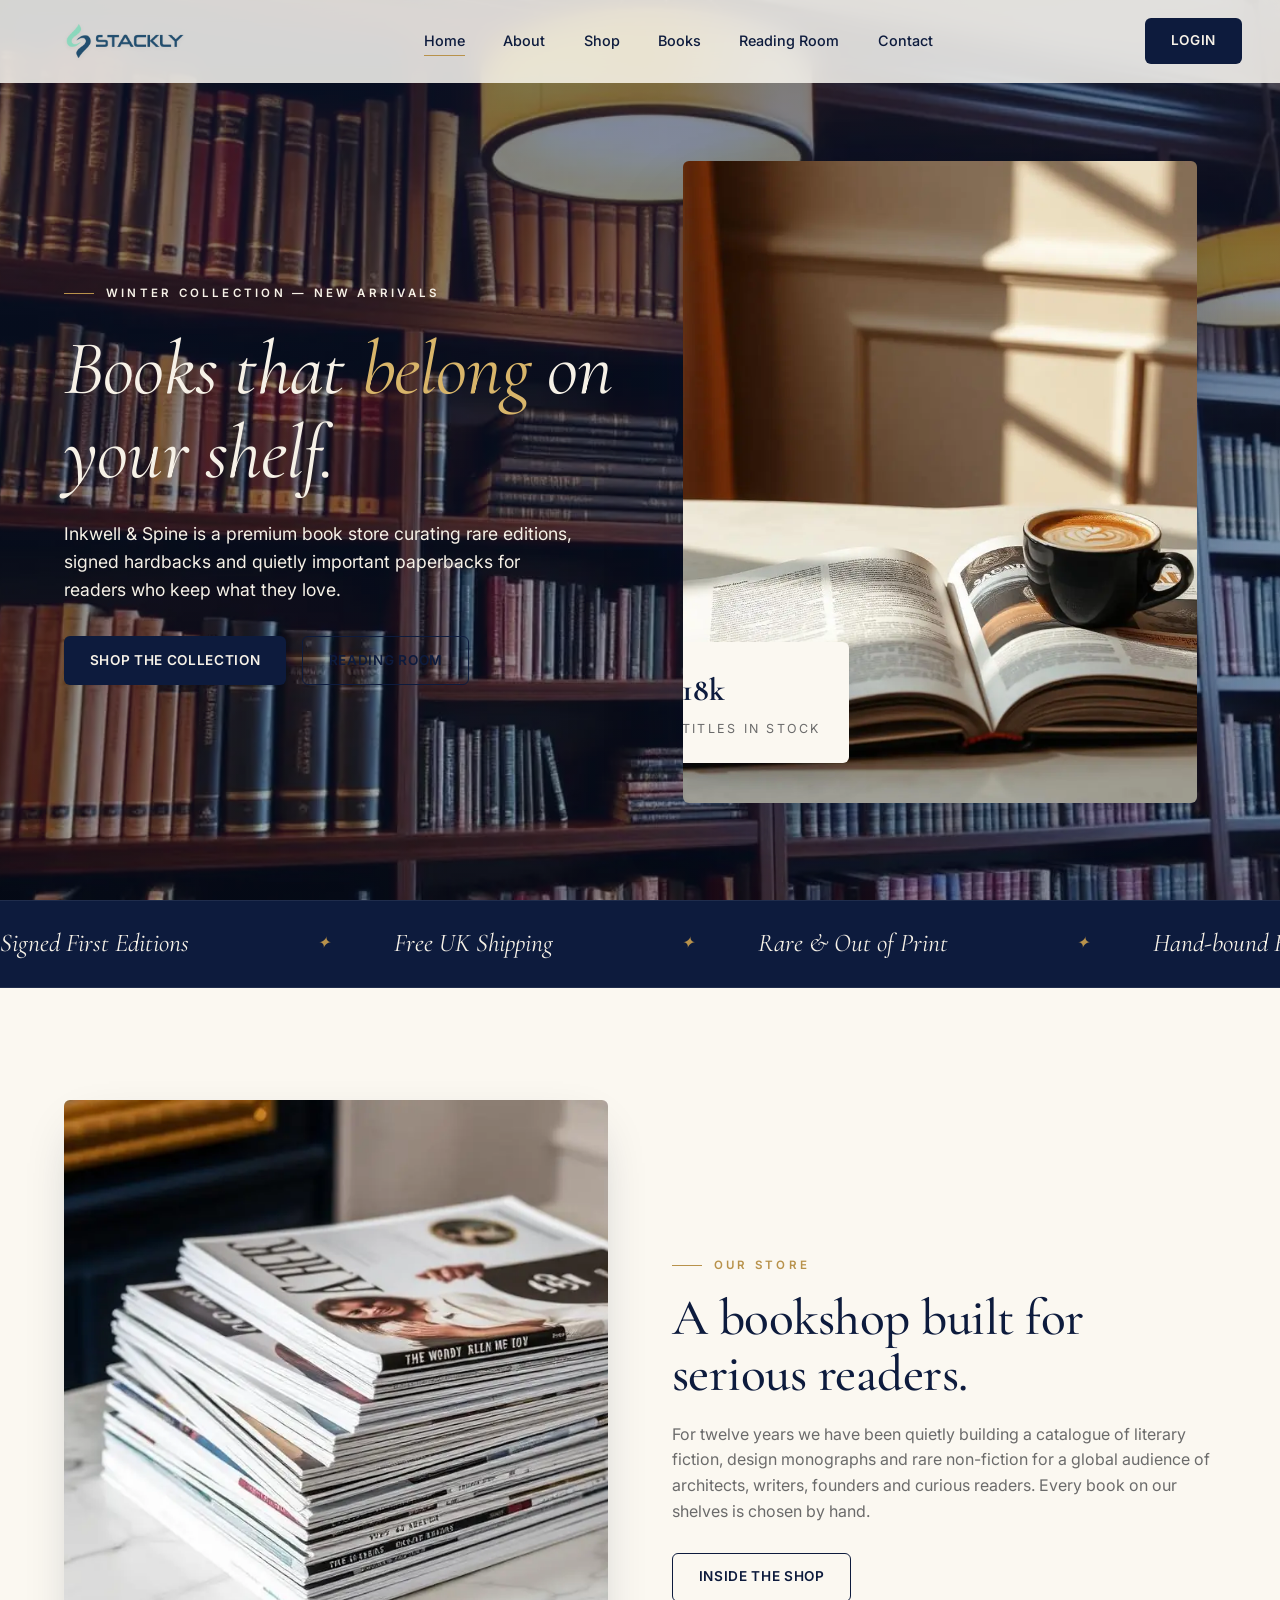
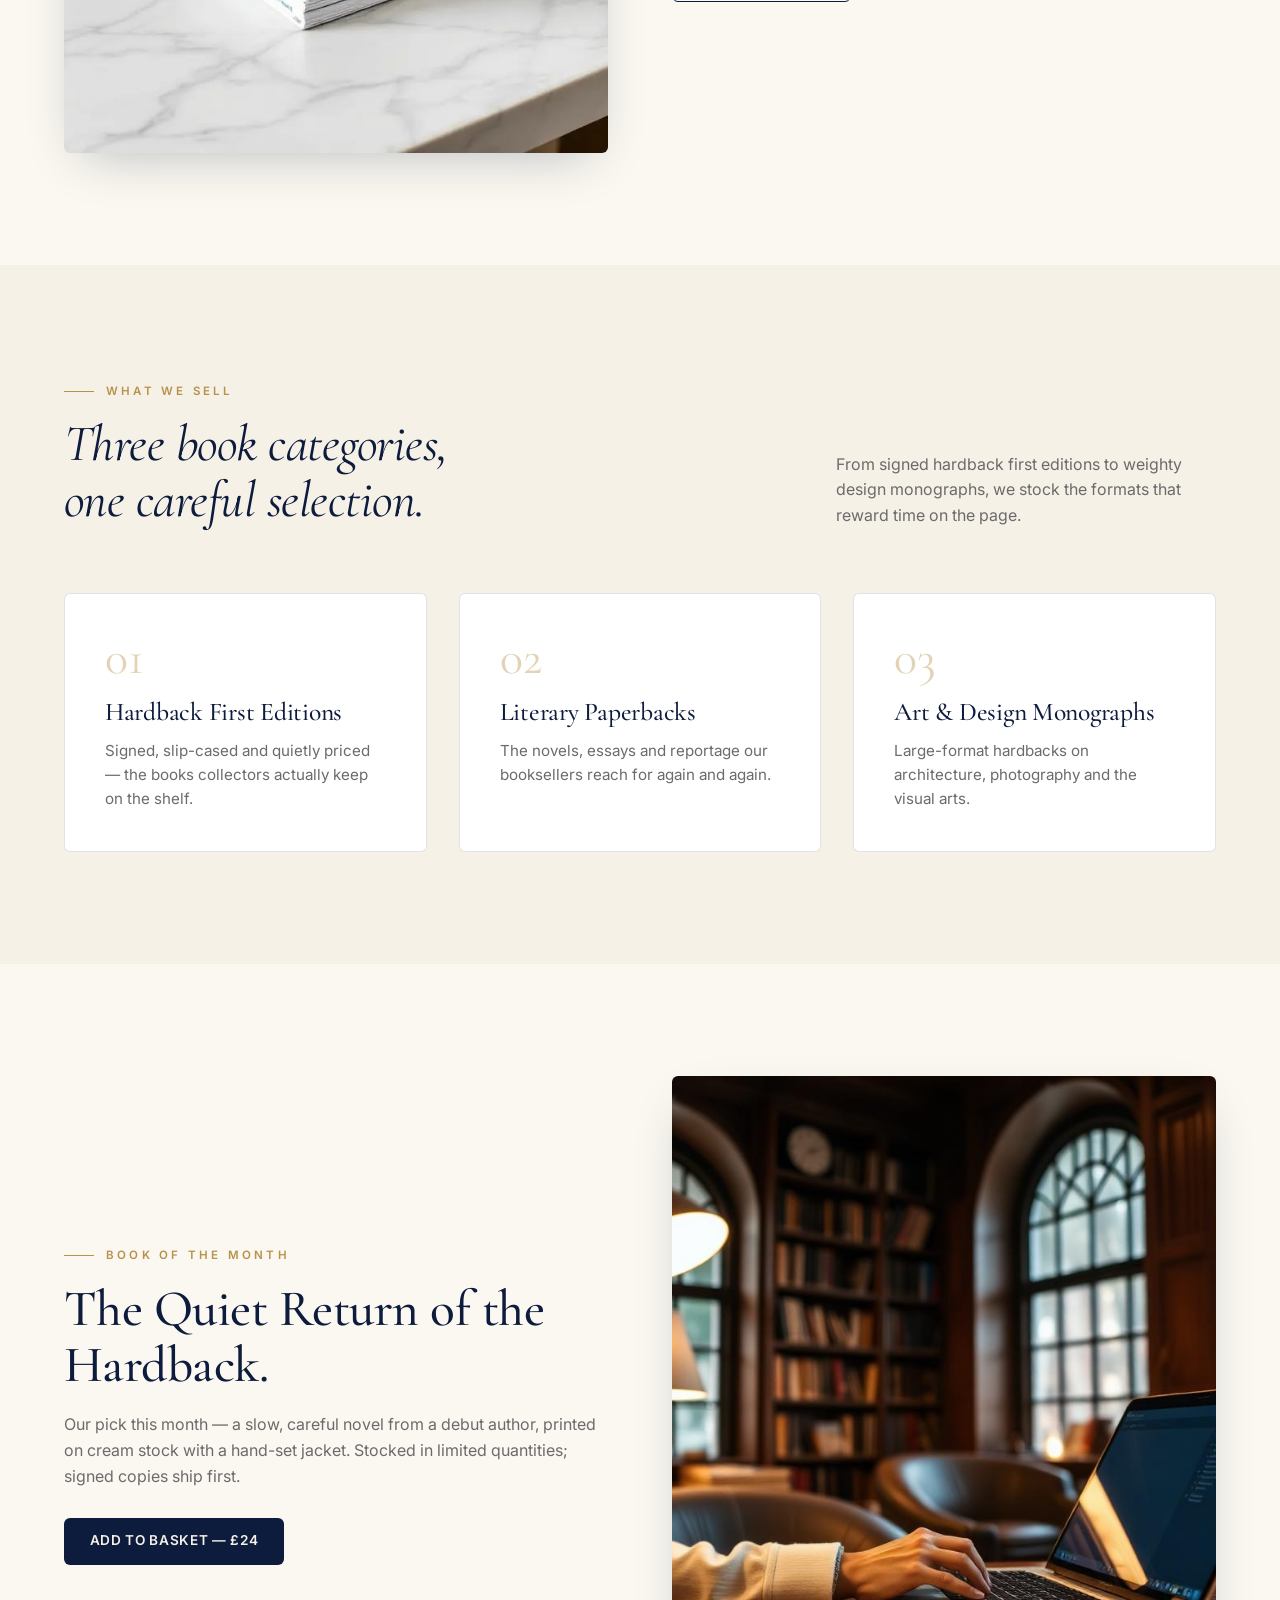
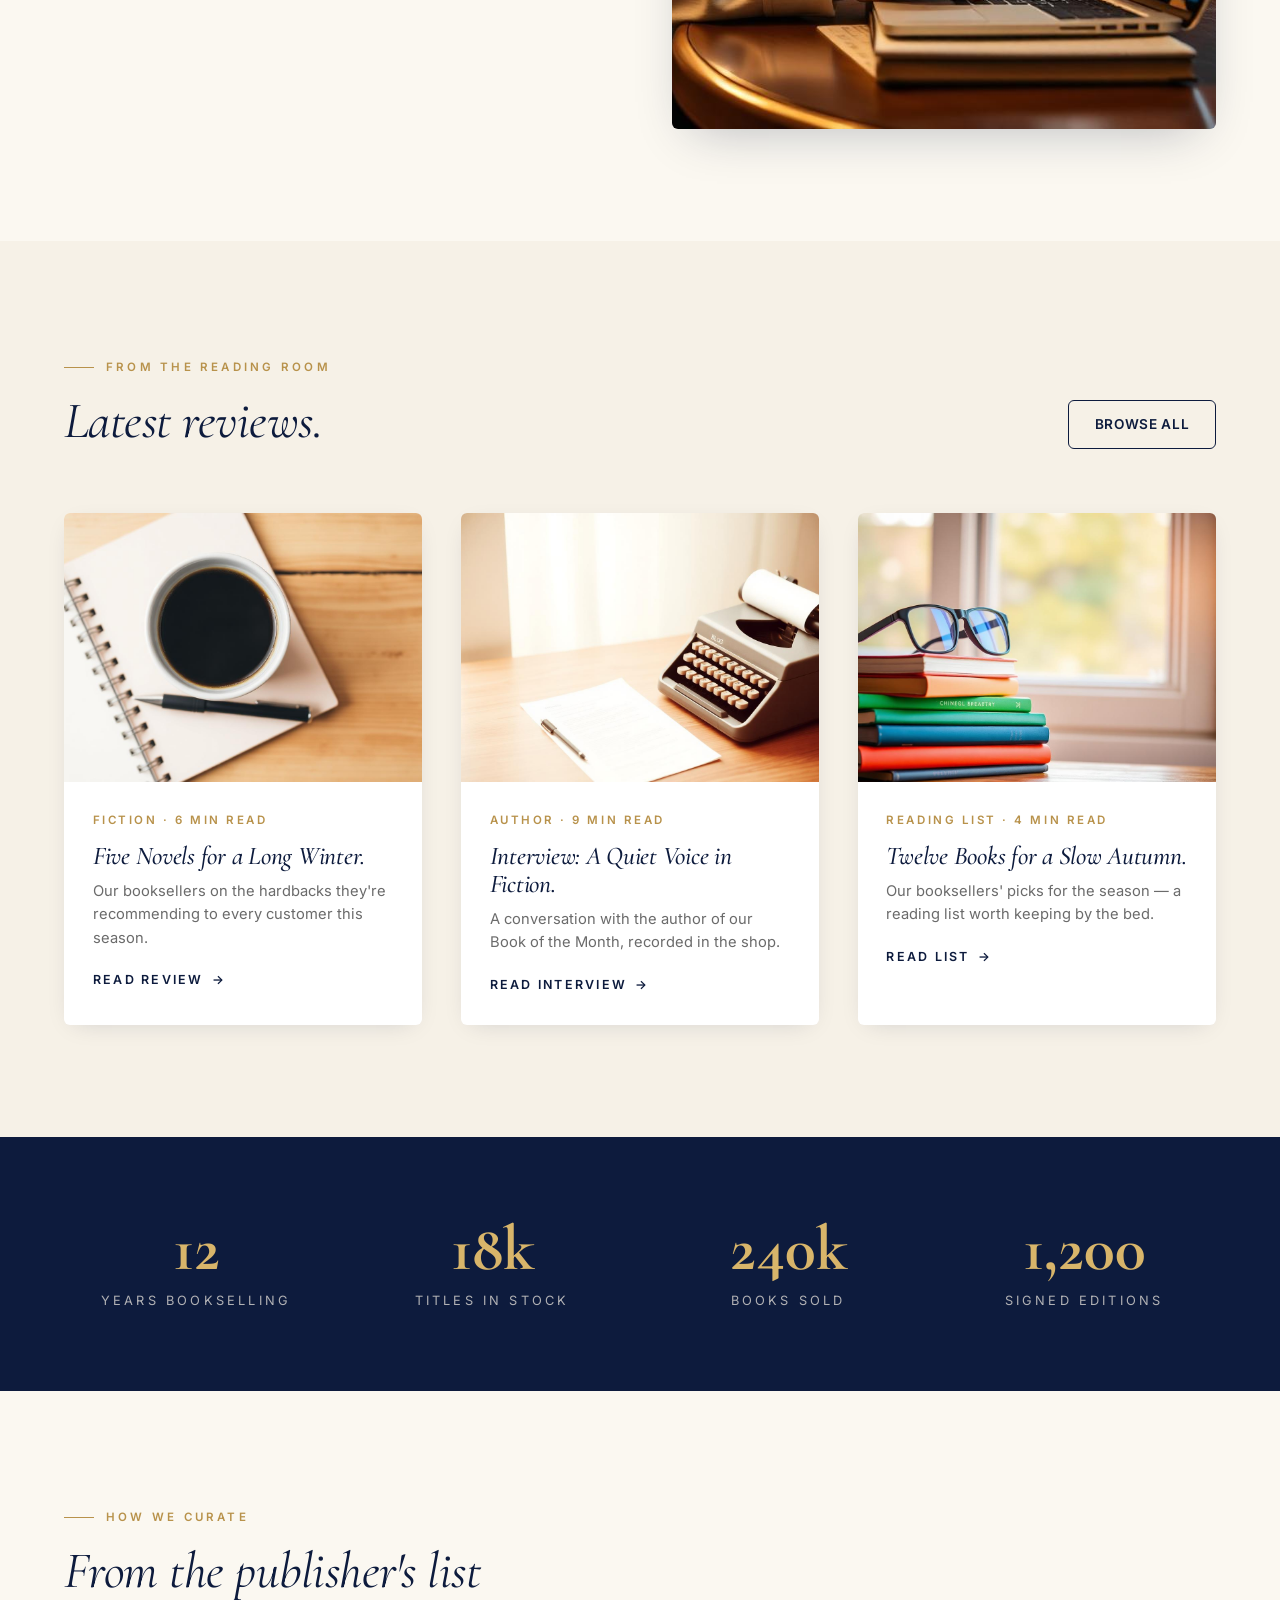
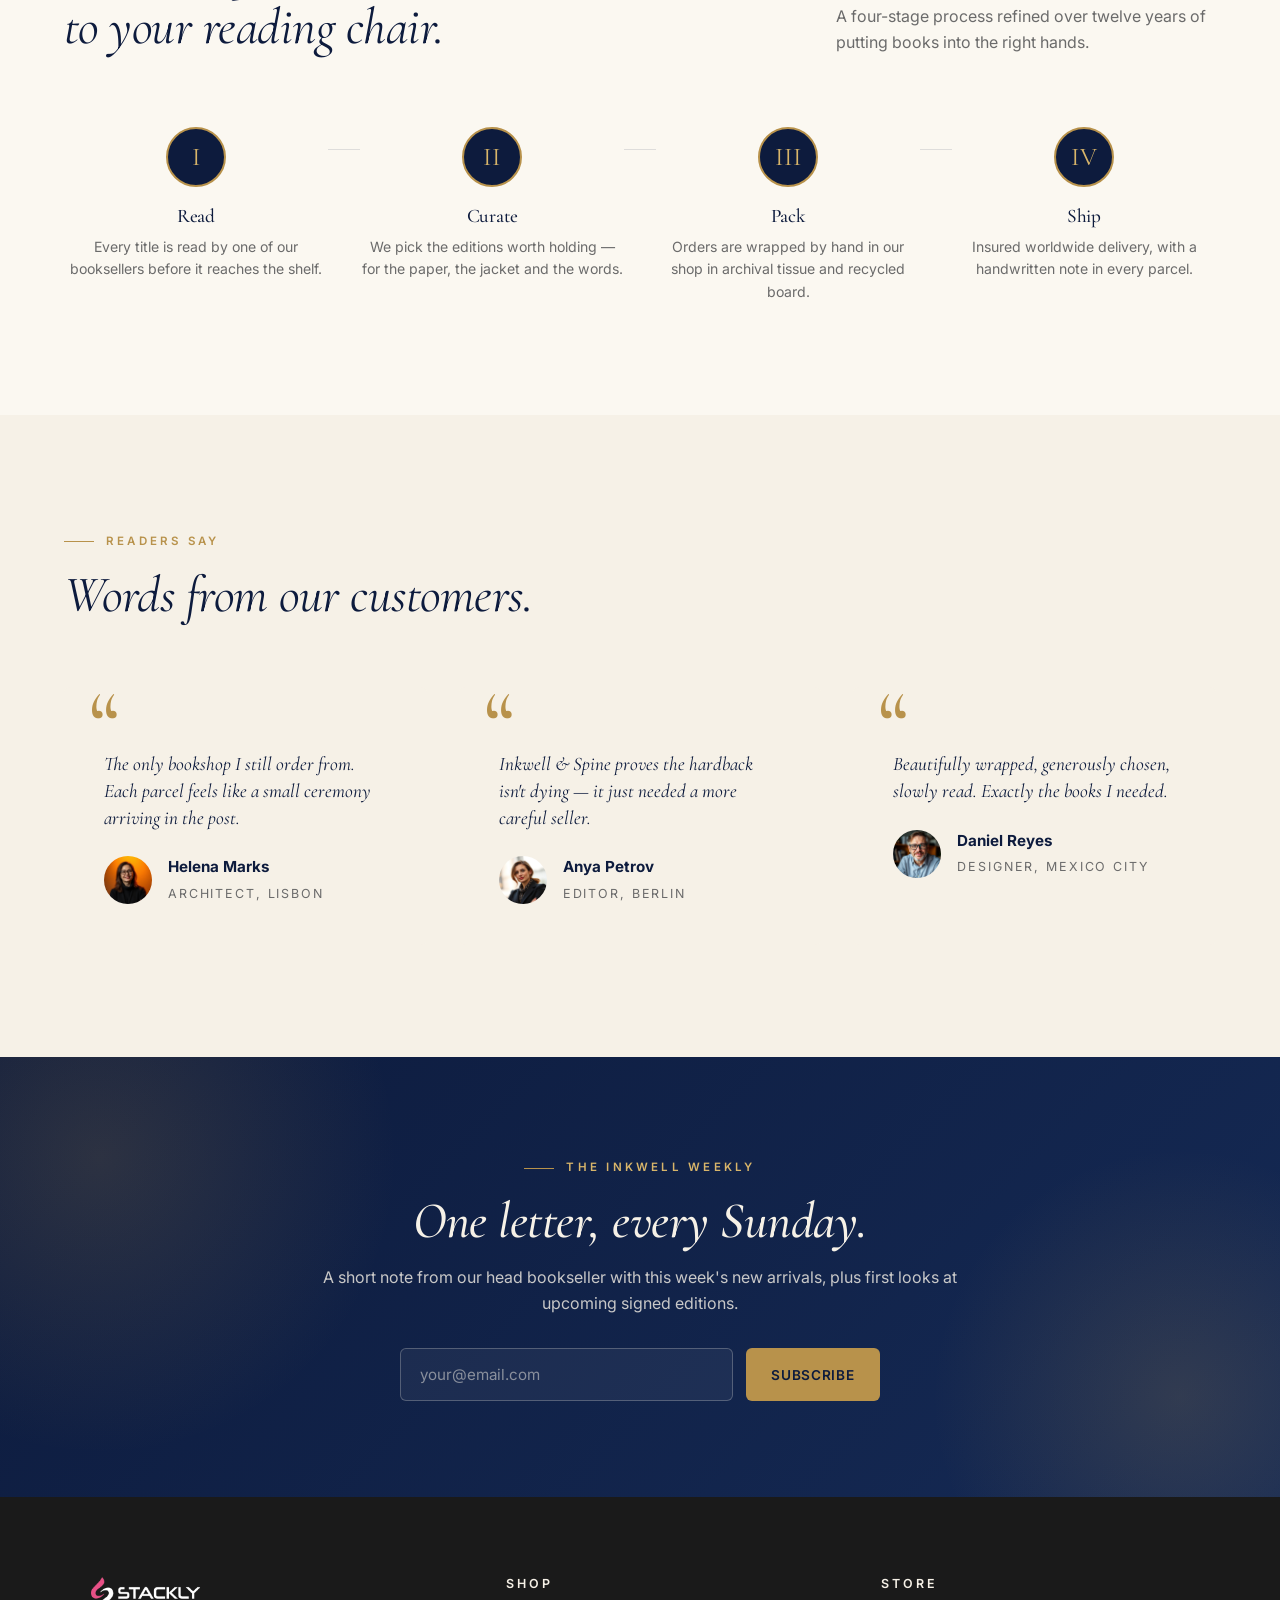
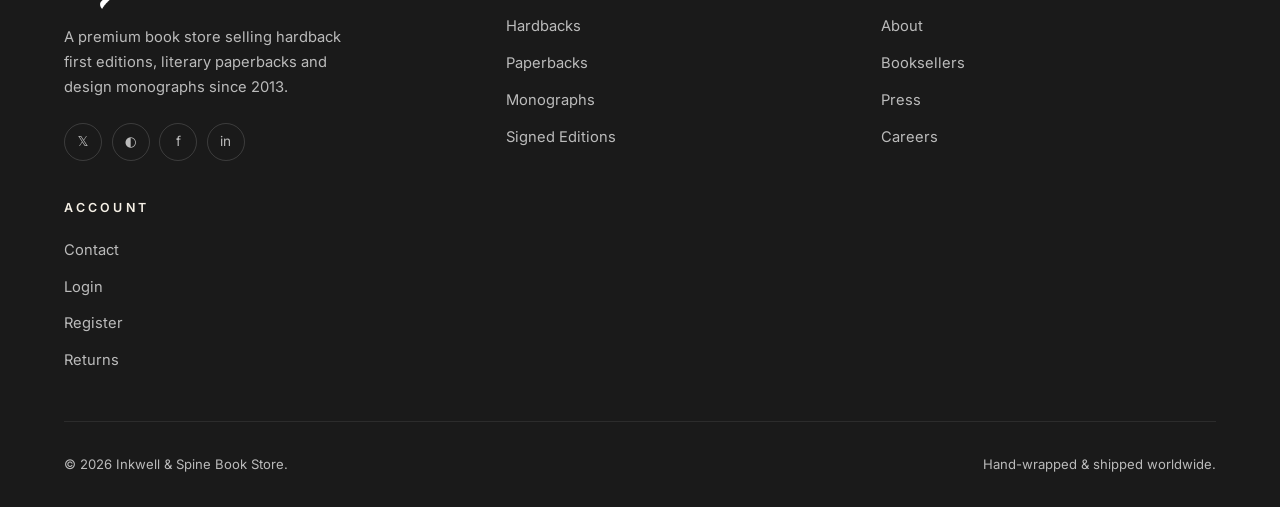
==== commit 5bf097c1: "changes some ui distrubance and adding 404 page" ====
--- a/index.html
+++ b/index.html
@@ -1,204 +1,311 @@
 <!DOCTYPE html>
 <html lang="en">
+
 <head>
-<meta charset="UTF-8" />
-<meta name="viewport" content="width=device-width,initial-scale=1" />
-<title>Inkwell &amp; Spine — Premium Book Store</title>
-<meta name="description" content="Inkwell & Spine is a premium book store curating rare editions, hardbacks and signed first prints for serious readers." />
-<link rel="preconnect" href="https://fonts.googleapis.com" />
-<link rel="preconnect" href="https://fonts.gstatic.com" crossorigin />
-<link href="https://fonts.googleapis.com/css2?family=Cormorant+Garamond:ital,wght@0,400;0,500;0,600;1,400;1,500&family=Inter:wght@400;500;600;700&display=swap" rel="stylesheet" />
-<link rel="stylesheet" href="./css/styles.css" />
+  <meta charset="UTF-8" />
+  <meta name="viewport" content="width=device-width,initial-scale=1" />
+  <title>Inkwell &amp; Spine — Premium Book Store</title>
+  <meta name="description"
+    content="Inkwell & Spine is a premium book store curating rare editions, hardbacks and signed first prints for serious readers." />
+  <link rel="preconnect" href="https://fonts.googleapis.com" />
+  <link rel="preconnect" href="https://fonts.gstatic.com" crossorigin />
+  <link
+    href="https://fonts.googleapis.com/css2?family=Cormorant+Garamond:ital,wght@0,400;0,500;0,600;1,400;1,500&family=Inter:wght@400;500;600;700&display=swap"
+    rel="stylesheet" />
+  <link rel="stylesheet" href="./css/styles.css" />
 </head>
+
 <body>
 
-<header class="nav">
-  <a href="./index.html" class="nav-logo"><img src="./images/logo-dark.webp" alt="Inkwell & Spine Logo" class="nav-logo-img" /></a>
-  <nav>
-    <ul class="nav-links">      <li><a href="./index.html" class="active">Home</a></li>
-      <li><a href="./about.html">About</a></li>
-      <li><a href="./services.html">Shop</a></li>
-      <li><a href="./books.html">Books</a></li>
-      <li><a href="./blog.html">Reading Room</a></li>
-      <li><a href="./contact.html">Contact</a></li>
-    </ul>
-  </nav>
-  <div class="nav-cta">
-    <a href="./login.html" class="btn btn-primary">Login</a>
-    <button class="hamburger" aria-label="Menu"><span></span><span></span><span></span></button>
+  <header class="nav">
+    <a href="./index.html" class="nav-logo"><img src="./images/logo-dark-company.webp" alt="Inkwell & Spine Logo"
+        class="nav-logo-img" /></a>
+    <nav>
+      <ul class="nav-links">
+        <li><a href="./index.html" class="active">Home</a></li>
+        <li><a href="./about.html">About</a></li>
+        <li><a href="./services.html">Shop</a></li>
+        <li><a href="./books.html">Books</a></li>
+        <li><a href="./blog.html">Reading Room</a></li>
+        <li><a href="./contact.html">Contact</a></li>
+      </ul>
+    </nav>
+    <div class="nav-cta">
+      <a href="./login.html" class="btn btn-primary">Login</a>
+      <button class="hamburger" aria-label="Menu"><span></span><span></span><span></span></button>
+    </div>
+  </header>
+
+  <!-- 1. HERO -->
+  <section class="hero has-video">
+    <video class="bg-video" autoplay muted loop playsinline preload="metadata" poster="./images/library.webp">
+      <source src="https://assets.mixkit.co/videos/45770/45770-720.mp4" type="video/mp4" />
+    </video>
+    <div class="bg-video-overlay"></div>
+    <div class="hero-grid">
+      <div class="hero-content reveal">
+        <span class="eyebrow">Winter Collection — New Arrivals</span>
+        <h1>Books that <em>belong</em> on your shelf.</h1>
+        <p>Inkwell &amp; Spine is a premium book store curating rare editions, signed hardbacks and quietly important
+          paperbacks for readers who keep what they love.</p>
+        <div class="hero-actions">
+          <a href="./services.html" class="btn btn-primary">Shop the Collection</a>
+          <a href="./blog.html" class="btn btn-outline">Reading Room</a>
+        </div>
+      </div>
+      <div class="hero-media reveal">
+        <img src="./images/hero-home.webp" alt="A luxury bookstore interior" />
+        <div class="hero-stat">
+          <strong>18k</strong><span>Titles in stock</span>
+        </div>
+      </div>
+    </div>
+    <div class="hero-scroll">Scroll</div>
+  </section>
+
+  <!-- 2. MARQUEE -->
+  <div class="marquee" aria-hidden="true">
+    <div class="marquee-track">
+      <span>Signed First Editions<span></span>Free UK Shipping<span></span>Rare &amp; Out of
+        Print<span></span>Hand-bound Hardbacks<span></span>Independent Bookseller<span></span></span>
+      <span>Signed First Editions<span></span>Free UK Shipping<span></span>Rare &amp; Out of
+        Print<span></span>Hand-bound Hardbacks<span></span>Independent Bookseller<span></span></span>
+    </div>
   </div>
-</header>
-
-<!-- 1. HERO -->
-<section class="hero has-video">
-  <video class="bg-video" autoplay muted loop playsinline preload="metadata" poster="./images/library.webp">
-    <source src="https://assets.mixkit.co/videos/45770/45770-720.mp4" type="video/mp4" />
-  </video>
-  <div class="bg-video-overlay"></div>
-  <div class="hero-grid">
-    <div class="hero-content reveal">
-      <span class="eyebrow">Winter Collection — New Arrivals</span>
-      <h1>Books that <em>belong</em> on your shelf.</h1>
-      <p>Inkwell &amp; Spine is a premium book store curating rare editions, signed hardbacks and quietly important paperbacks for readers who keep what they love.</p>
-      <div class="hero-actions">
-        <a href="./services.html" class="btn btn-primary">Shop the Collection</a>
-        <a href="./blog.html" class="btn btn-outline">Reading Room</a>
-      </div>
-    </div>
-    <div class="hero-media reveal">
-      <img src="./images/hero-home.webp" alt="A luxury bookstore interior" />
-      <div class="hero-stat">
-        <strong>18k</strong><span>Titles in stock</span>
-      </div>
-    </div>
-  </div>
-  <div class="hero-scroll">Scroll</div>
-</section>
-
-<!-- 2. MARQUEE -->
-<div class="marquee" aria-hidden="true">
-  <div class="marquee-track">
-    <span>Signed First Editions<span></span>Free UK Shipping<span></span>Rare &amp; Out of Print<span></span>Hand-bound Hardbacks<span></span>Independent Bookseller<span></span></span>
-    <span>Signed First Editions<span></span>Free UK Shipping<span></span>Rare &amp; Out of Print<span></span>Hand-bound Hardbacks<span></span>Independent Bookseller<span></span></span>
-  </div>
-</div>
-
-<!-- 3. INTRO / SPLIT -->
-<section class="section">
-  <div class="section-inner split reveal">
-    <div class="split-img"><img src="./images/magazines.webp" alt="A wall of curated books" loading="lazy" /></div>
-    <div>
-      <span class="eyebrow">Our Store</span>
-      <h2>A bookshop built for serious readers.</h2>
-      <p style="margin-top:1.2rem;color:var(--muted)">For twelve years we have been quietly building a catalogue of literary fiction, design monographs and rare non-fiction for a global audience of architects, writers, founders and curious readers. Every book on our shelves is chosen by hand.</p>
-      <a href="./about.html" class="btn btn-outline" style="margin-top:1.8rem">Inside the shop</a>
-    </div>
-  </div>
-</section>
-
-<!-- 4. WHAT WE DO -->
-<section class="section" style="background:var(--ivory)">
-  <div class="section-inner">
-    <div class="section-head reveal">
-      <div>
-        <span class="eyebrow">What we sell</span>
-        <h2>Three book categories,<br/>one careful selection.</h2>
-      </div>
-      <p>From signed hardback first editions to weighty design monographs, we stock the formats that reward time on the page.</p>
-    </div>
-    <div class="feature-grid reveal-stagger">
-      <article class="feature"><div class="feature-num">01</div><h3>Hardback First Editions</h3><p>Signed, slip-cased and quietly priced — the books collectors actually keep on the shelf.</p></article>
-      <article class="feature"><div class="feature-num">02</div><h3>Literary Paperbacks</h3><p>The novels, essays and reportage our booksellers reach for again and again.</p></article>
-      <article class="feature"><div class="feature-num">03</div><h3>Art &amp; Design Monographs</h3><p>Large-format hardbacks on architecture, photography and the visual arts.</p></article>
-    </div>
-  </div>
-</section>
-
-<!-- 5. FEATURED STORY -->
-<section class="section">
-  <div class="section-inner split reverse reveal">
-    <div class="split-img"><img src="./images/writer.webp" alt="A reader with an open book" loading="lazy" /></div>
-    <div>
-      <span class="eyebrow">Book of the Month</span>
-      <h2>The Quiet Return of the Hardback.</h2>
-      <p style="margin-top:1.2rem;color:var(--muted)">Our pick this month — a slow, careful novel from a debut author, printed on cream stock with a hand-set jacket. Stocked in limited quantities; signed copies ship first.</p>
-      <a href="./services.html" class="btn btn-primary" style="margin-top:1.8rem">Add to basket — £24</a>
-    </div>
-  </div>
-</section>
-
-<!-- 6. EDITORIAL GRID -->
-<section class="section" style="background:var(--ivory)">
-  <div class="section-inner">
-    <div class="section-head reveal">
-      <div><span class="eyebrow">From the Reading Room</span><h2>Latest reviews.</h2></div>
-      <a href="./blog.html" class="btn btn-outline">Browse all</a>
-    </div>
-    <div class="editorial-grid reveal-stagger">
-      <article class="ed-card">
-        <div class="ed-card-img"><img src="./images/blog1.webp" alt="" loading="lazy" /></div>
-        <div class="ed-card-body"><div class="ed-meta">Fiction · 6 min read</div><h3>Five Novels for a Long Winter.</h3><p>Our booksellers on the hardbacks they're recommending to every customer this season.</p><a href="./blog.html" class="ed-readmore">Read review</a></div>
-      </article>
-      <article class="ed-card">
-        <div class="ed-card-img"><img src="./images/blog2.webp" alt="" loading="lazy" /></div>
-        <div class="ed-card-body"><div class="ed-meta">Author · 9 min read</div><h3>Interview: A Quiet Voice in Fiction.</h3><p>A conversation with the author of our Book of the Month, recorded in the shop.</p><a href="./blog.html" class="ed-readmore">Read interview</a></div>
-      </article>
-      <article class="ed-card">
-        <div class="ed-card-img"><img src="./images/blog3.webp" alt="" loading="lazy" /></div>
-        <div class="ed-card-body"><div class="ed-meta">Reading List · 4 min read</div><h3>Twelve Books for a Slow Autumn.</h3><p>Our booksellers' picks for the season — a reading list worth keeping by the bed.</p><a href="./blog.html" class="ed-readmore">Read list</a></div>
-      </article>
-    </div>
-  </div>
-</section>
-
-<!-- 7. STATS -->
-<section class="stats reveal">
-  <div class="stats-grid">
-    <div class="stat"><strong>12</strong><span>Years bookselling</span></div>
-    <div class="stat"><strong>18k</strong><span>Titles in stock</span></div>
-    <div class="stat"><strong>240k</strong><span>Books sold</span></div>
-    <div class="stat"><strong>1,200</strong><span>Signed editions</span></div>
-  </div>
-</section>
-
-<!-- 8. PROCESS -->
-<section class="section">
-  <div class="section-inner">
-    <div class="section-head reveal">
-      <div><span class="eyebrow">How we curate</span><h2>From the publisher's list<br/>to your reading chair.</h2></div>
-      <p>A four-stage process refined over twelve years of putting books into the right hands.</p>
-    </div>
-    <div class="process reveal-stagger">
-      <div class="process-step"><div class="process-num">I</div><h3>Read</h3><p>Every title is read by one of our booksellers before it reaches the shelf.</p></div>
-      <div class="process-step"><div class="process-num">II</div><h3>Curate</h3><p>We pick the editions worth holding — for the paper, the jacket and the words.</p></div>
-      <div class="process-step"><div class="process-num">III</div><h3>Pack</h3><p>Orders are wrapped by hand in our shop in archival tissue and recycled board.</p></div>
-      <div class="process-step"><div class="process-num">IV</div><h3>Ship</h3><p>Insured worldwide delivery, with a handwritten note in every parcel.</p></div>
-    </div>
-  </div>
-</section>
-
-<!-- 9. TESTIMONIALS -->
-<section class="section" style="background:var(--ivory)">
-  <div class="section-inner">
-    <div class="section-head reveal">
-      <div><span class="eyebrow">Readers say</span><h2>Words from our customers.</h2></div>
-    </div>
-    <div class="test-grid reveal-stagger">
-      <div class="testimonial"><p>The only bookshop I still order from. Each parcel feels like a small ceremony arriving in the post.</p><div class="test-author"><img src="./images/author1.webp" alt=""/><div><strong>Helena Marks</strong><span>Architect, Lisbon</span></div></div></div>
-      <div class="testimonial"><p>Inkwell &amp; Spine proves the hardback isn't dying — it just needed a more careful seller.</p><div class="test-author"><img src="./images/author2.webp" alt=""/><div><strong>Anya Petrov</strong><span>Editor, Berlin</span></div></div></div>
-      <div class="testimonial"><p>Beautifully wrapped, generously chosen, slowly read. Exactly the books I needed.</p><div class="test-author"><img src="./images/author3.webp" alt=""/><div><strong>Daniel Reyes</strong><span>Designer, Mexico City</span></div></div></div>
-    </div>
-  </div>
-</section>
-
-<!-- 10. NEWSLETTER -->
-<section class="newsletter">
-  <div class="newsletter-inner reveal">
-    <span class="eyebrow" style="color:var(--gold-2)">The Inkwell Weekly</span>
-    <h2>One letter, every Sunday.</h2>
-    <p>A short note from our head bookseller with this week's new arrivals, plus first looks at upcoming signed editions.</p>
-    <form class="news-form" data-mock>
-      <input type="email" placeholder="your@email.com" required />
-      <button type="submit" class="btn btn-gold">Subscribe</button>
-    </form>
-  </div>
-</section>
-
-<!-- 11. FOOTER -->
-<footer class="footer">
-  <div class="footer-grid">
-    <div class="footer-brand">
-      <img src="./images/logo-dark.webp" alt="Inkwell & Spine" class="footer-logo"/>
-      <p>A premium book store selling hardback first editions, literary paperbacks and design monographs since 2013.</p>
-      <div class="social"><a href="#" data-social>𝕏</a><a href="#" data-social>◐</a><a href="#" data-social>f</a><a href="#" data-social>in</a></div>
-    </div>
-    <div><h4>Shop</h4><ul><li><a href="./services.html">Hardbacks</a></li><li><a href="./services.html">Paperbacks</a></li><li><a href="./services.html">Monographs</a></li><li><a href="./services.html">Signed Editions</a></li></ul></div>
-    <div><h4>Store</h4><ul><li><a href="./about.html">About</a></li><li><a href="./about.html">Booksellers</a></li><li><a href="./contact.html">Press</a></li><li><a href="./contact.html">Careers</a></li></ul></div>
-    <div><h4>Account</h4><ul><li><a href="./contact.html">Contact</a></li><li><a href="./login.html">Login</a></li><li><a href="./register.html">Register</a></li><li><a href="#">Returns</a></li></ul></div>
-  </div>
-  <div class="footer-bottom"><span>© 2026 Inkwell &amp; Spine Book Store.</span><span>Hand-wrapped &amp; shipped worldwide.</span></div>
-</footer>
-
-<script src="./js/main.js"></script>
+
+  <!-- 3. INTRO / SPLIT -->
+  <section class="section">
+    <div class="section-inner split reveal">
+      <div class="split-img"><img src="./images/magazines.webp" alt="A wall of curated books" loading="lazy" /></div>
+      <div>
+        <span class="eyebrow">Our Store</span>
+        <h2>A bookshop built for serious readers.</h2>
+        <p style="margin-top:1.2rem;color:var(--muted)">For twelve years we have been quietly building a catalogue of
+          literary fiction, design monographs and rare non-fiction for a global audience of architects, writers,
+          founders and curious readers. Every book on our shelves is chosen by hand.</p>
+        <a href="404.html" class="btn btn-outline" style="margin-top:1.8rem">Inside the shop</a>
+      </div>
+    </div>
+  </section>
+
+  <!-- 4. WHAT WE DO -->
+  <section class="section" style="background:var(--ivory)">
+    <div class="section-inner">
+      <div class="section-head reveal">
+        <div>
+          <span class="eyebrow">What we sell</span>
+          <h2>Three book categories,<br />one careful selection.</h2>
+        </div>
+        <p>From signed hardback first editions to weighty design monographs, we stock the formats that reward time on
+          the page.</p>
+      </div>
+      <div class="feature-grid reveal-stagger">
+        <article class="feature">
+          <div class="feature-num">01</div>
+          <h3>Hardback First Editions</h3>
+          <p>Signed, slip-cased and quietly priced — the books collectors actually keep on the shelf.</p>
+        </article>
+        <article class="feature">
+          <div class="feature-num">02</div>
+          <h3>Literary Paperbacks</h3>
+          <p>The novels, essays and reportage our booksellers reach for again and again.</p>
+        </article>
+        <article class="feature">
+          <div class="feature-num">03</div>
+          <h3>Art &amp; Design Monographs</h3>
+          <p>Large-format hardbacks on architecture, photography and the visual arts.</p>
+        </article>
+      </div>
+    </div>
+  </section>
+
+  <!-- 5. FEATURED STORY -->
+  <section class="section">
+    <div class="section-inner split reverse reveal">
+      <div class="split-img"><img src="./images/writer.webp" alt="A reader with an open book" loading="lazy" /></div>
+      <div>
+        <span class="eyebrow">Book of the Month</span>
+        <h2>The Quiet Return of the Hardback.</h2>
+        <p style="margin-top:1.2rem;color:var(--muted)">Our pick this month — a slow, careful novel from a debut author,
+          printed on cream stock with a hand-set jacket. Stocked in limited quantities; signed copies ship first.</p>
+        <a href="404.html" class="btn btn-primary" style="margin-top:1.8rem">Add to basket — £24</a>
+      </div>
+    </div>
+  </section>
+
+  <!-- 6. EDITORIAL GRID -->
+  <section class="section" style="background:var(--ivory)">
+    <div class="section-inner">
+      <div class="section-head reveal">
+        <div><span class="eyebrow">From the Reading Room</span>
+          <h2>Latest reviews.</h2>
+        </div>
+        <a href="404.html" class="btn btn-outline">Browse all</a>
+      </div>
+      <div class="editorial-grid reveal-stagger">
+        <article class="ed-card">
+          <div class="ed-card-img"><img src="./images/blog1.webp" alt="" loading="lazy" /></div>
+          <div class="ed-card-body">
+            <div class="ed-meta">Fiction · 6 min read</div>
+            <h3>Five Novels for a Long Winter.</h3>
+            <p>Our booksellers on the hardbacks they're recommending to every customer this season.</p><a
+              href="404.html" class="ed-readmore">Read review</a>
+          </div>
+        </article>
+        <article class="ed-card">
+          <div class="ed-card-img"><img src="./images/blog2.webp" alt="" loading="lazy" /></div>
+          <div class="ed-card-body">
+            <div class="ed-meta">Author · 9 min read</div>
+            <h3>Interview: A Quiet Voice in Fiction.</h3>
+            <p>A conversation with the author of our Book of the Month, recorded in the shop.</p><a href="404.html"
+              class="ed-readmore">Read interview</a>
+          </div>
+        </article>
+        <article class="ed-card">
+          <div class="ed-card-img"><img src="./images/blog3.webp" alt="" loading="lazy" /></div>
+          <div class="ed-card-body">
+            <div class="ed-meta">Reading List · 4 min read</div>
+            <h3>Twelve Books for a Slow Autumn.</h3>
+            <p>Our booksellers' picks for the season — a reading list worth keeping by the bed.</p><a href="404.html"
+              class="ed-readmore">Read list</a>
+          </div>
+        </article>
+      </div>
+    </div>
+  </section>
+
+  <!-- 7. STATS -->
+  <section class="stats reveal">
+    <div class="stats-grid">
+      <div class="stat"><strong>12</strong><span>Years bookselling</span></div>
+      <div class="stat"><strong>18k</strong><span>Titles in stock</span></div>
+      <div class="stat"><strong>240k</strong><span>Books sold</span></div>
+      <div class="stat"><strong>1,200</strong><span>Signed editions</span></div>
+    </div>
+  </section>
+
+  <!-- 8. PROCESS -->
+  <section class="section">
+    <div class="section-inner">
+      <div class="section-head reveal">
+        <div><span class="eyebrow">How we curate</span>
+          <h2>From the publisher's list<br />to your reading chair.</h2>
+        </div>
+        <p>A four-stage process refined over twelve years of putting books into the right hands.</p>
+      </div>
+      <div class="process reveal-stagger">
+        <div class="process-step">
+          <div class="process-num">I</div>
+          <h3>Read</h3>
+          <p>Every title is read by one of our booksellers before it reaches the shelf.</p>
+        </div>
+        <div class="process-step">
+          <div class="process-num">II</div>
+          <h3>Curate</h3>
+          <p>We pick the editions worth holding — for the paper, the jacket and the words.</p>
+        </div>
+        <div class="process-step">
+          <div class="process-num">III</div>
+          <h3>Pack</h3>
+          <p>Orders are wrapped by hand in our shop in archival tissue and recycled board.</p>
+        </div>
+        <div class="process-step">
+          <div class="process-num">IV</div>
+          <h3>Ship</h3>
+          <p>Insured worldwide delivery, with a handwritten note in every parcel.</p>
+        </div>
+      </div>
+    </div>
+  </section>
+
+  <!-- 9. TESTIMONIALS -->
+  <section class="section" style="background:var(--ivory)">
+    <div class="section-inner">
+      <div class="section-head reveal">
+        <div><span class="eyebrow">Readers say</span>
+          <h2>Words from our customers.</h2>
+        </div>
+      </div>
+      <div class="test-grid reveal-stagger">
+        <div class="testimonial">
+          <p>The only bookshop I still order from. Each parcel feels like a small ceremony arriving in the post.</p>
+          <div class="test-author"><img src="./images/author1.webp" alt="" />
+            <div><strong>Helena Marks</strong><span>Architect, Lisbon</span></div>
+          </div>
+        </div>
+        <div class="testimonial">
+          <p>Inkwell &amp; Spine proves the hardback isn't dying — it just needed a more careful seller.</p>
+          <div class="test-author"><img src="./images/author2.webp" alt="" />
+            <div><strong>Anya Petrov</strong><span>Editor, Berlin</span></div>
+          </div>
+        </div>
+        <div class="testimonial">
+          <p>Beautifully wrapped, generously chosen, slowly read. Exactly the books I needed.</p>
+          <div class="test-author"><img src="./images/author3.webp" alt="" />
+            <div><strong>Daniel Reyes</strong><span>Designer, Mexico City</span></div>
+          </div>
+        </div>
+      </div>
+    </div>
+  </section>
+
+  <!-- 10. NEWSLETTER -->
+  <section class="newsletter">
+    <div class="newsletter-inner reveal">
+      <span class="eyebrow" style="color:var(--gold-2)">The Inkwell Weekly</span>
+      <h2>One letter, every Sunday.</h2>
+      <p>A short note from our head bookseller with this week's new arrivals, plus first looks at upcoming signed
+        editions.</p>
+      <form class="news-form" data-mock>
+        <input type="email" placeholder="your@email.com" required />
+        <button type="submit" class="btn btn-gold">Subscribe</button>
+      </form>
+    </div>
+  </section>
+
+  <!-- 11. FOOTER -->
+  <footer class="footer">
+    <div class="footer-grid">
+      <div class="footer-brand">
+        <img src="./images/logo-dark-company.webp" alt="Inkwell & Spine" class="footer-logo" />
+        <p>A premium book store selling hardback first editions, literary paperbacks and design monographs since 2013.
+        </p>
+        <div class="social"><a href="404.html" data-social>𝕏</a><a href="404.html" data-social>◐</a><a href="404.html" data-social>f</a><a
+            href="404.html" data-social>in</a></div>
+      </div>
+      <div>
+        <h4>Shop</h4>
+        <ul>
+          <li><a href="404.html">Hardbacks</a></li>
+          <li><a href="404.html">Paperbacks</a></li>
+          <li><a href="404.html">Monographs</a></li>
+          <li><a href="404.html">Signed Editions</a></li>
+        </ul>
+      </div>
+      <div>
+        <h4>Store</h4>
+        <ul>
+          <li><a href="404.html">About</a></li>
+          <li><a href="404.html">Booksellers</a></li>
+          <li><a href="404.html">Press</a></li>
+          <li><a href="404.html">Careers</a></li>
+        </ul>
+      </div>
+      <div>
+        <h4>Account</h4>
+        <ul>
+          <li><a href="./contact.html">Contact</a></li>
+          <li><a href="./login.html">Login</a></li>
+          <li><a href="./register.html">Register</a></li>
+          <li><a href="#">Returns</a></li>
+        </ul>
+      </div>
+    </div>
+    <div class="footer-bottom"><span>© 2026 Inkwell &amp; Spine Book Store.</span><span>Hand-wrapped &amp; shipped
+        worldwide.</span></div>
+  </footer>
+
+  <script src="./js/main.js"></script>
 </body>
+
 </html>
--- a/css/styles.css
+++ b/css/styles.css
@@ -2780,7 +2780,7 @@
   .hero-actions { flex-direction: column; }
   .hero-actions .btn { width: 100%; }
 
-  .auth-main { padding: 1rem 1rem 1.5rem; }
+  .auth-main { padding: 1rem 1rem 1.5rem; flex-direction: column; }
   .auth-form h1 { font-size: 1.8rem; }
   .back-home { font-size: 0.65rem; letter-spacing: 0.14em; }
   .auth-top img { height: 22px; }
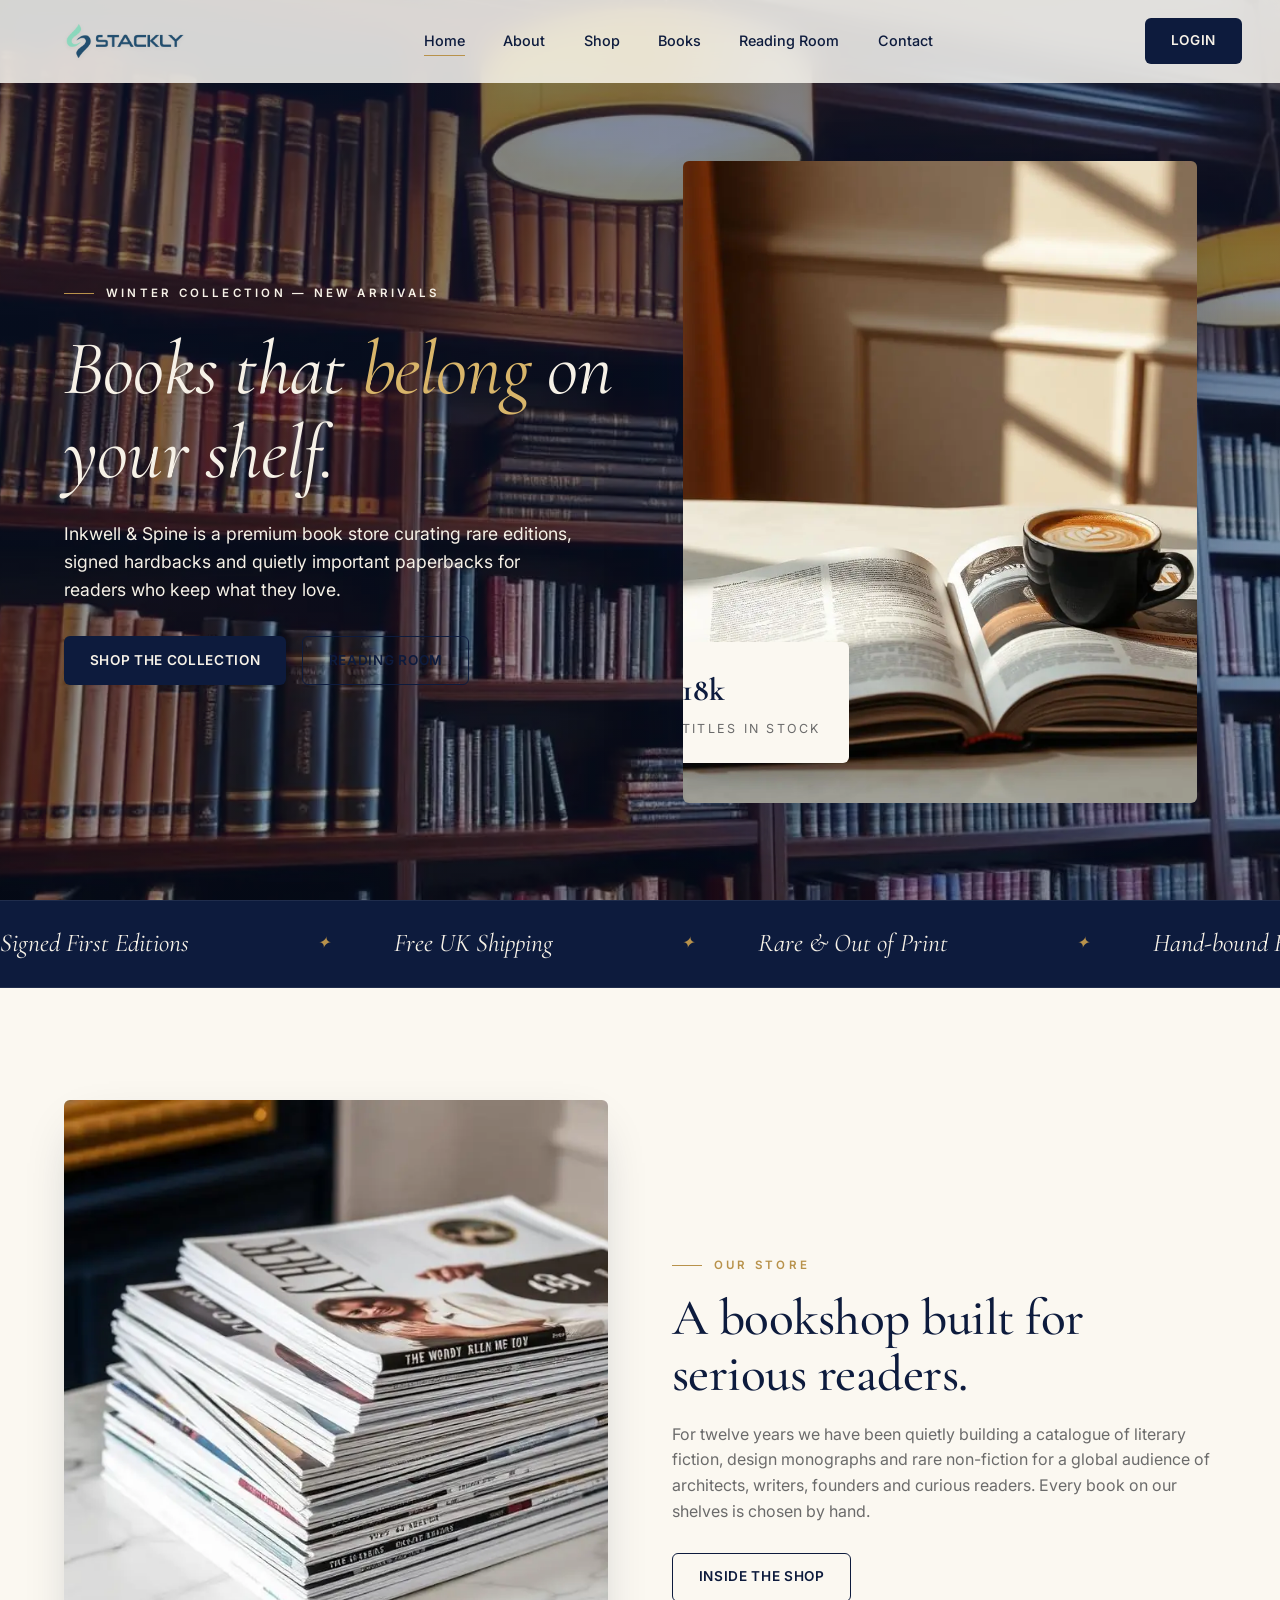
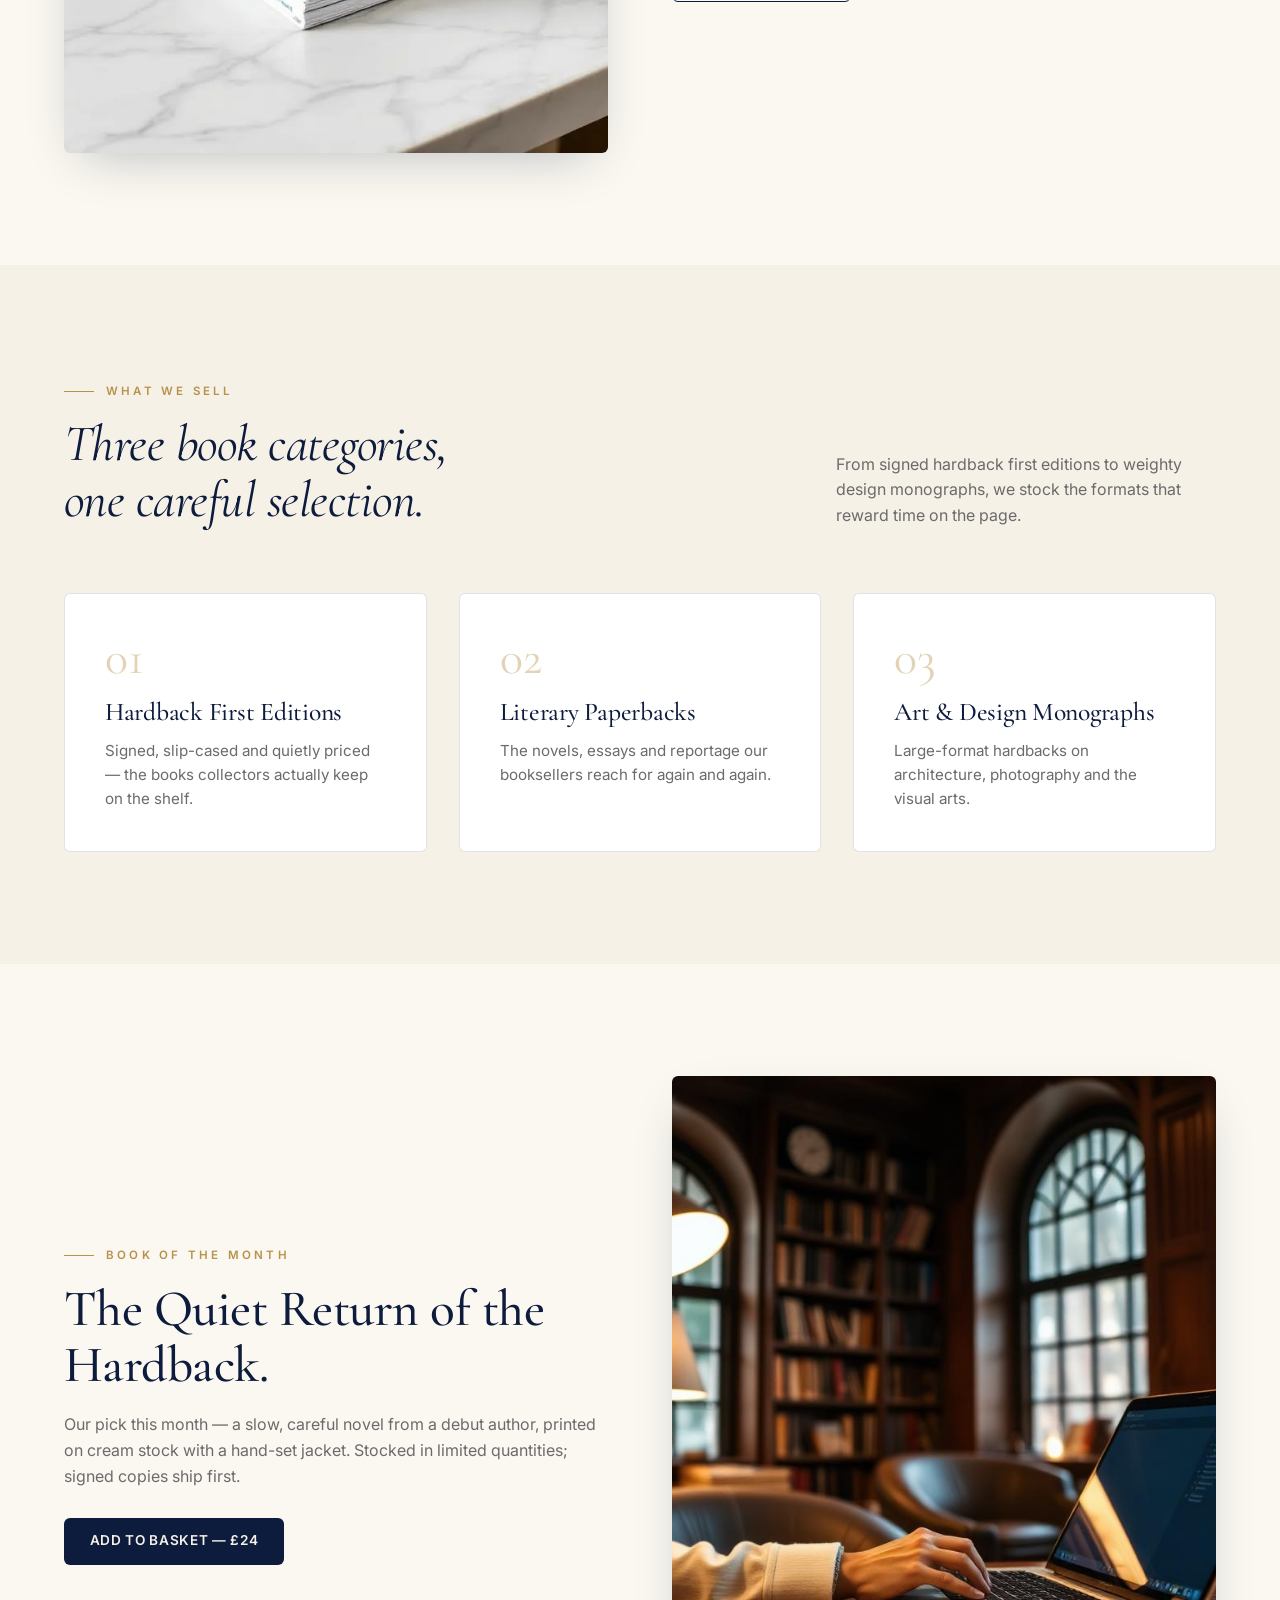
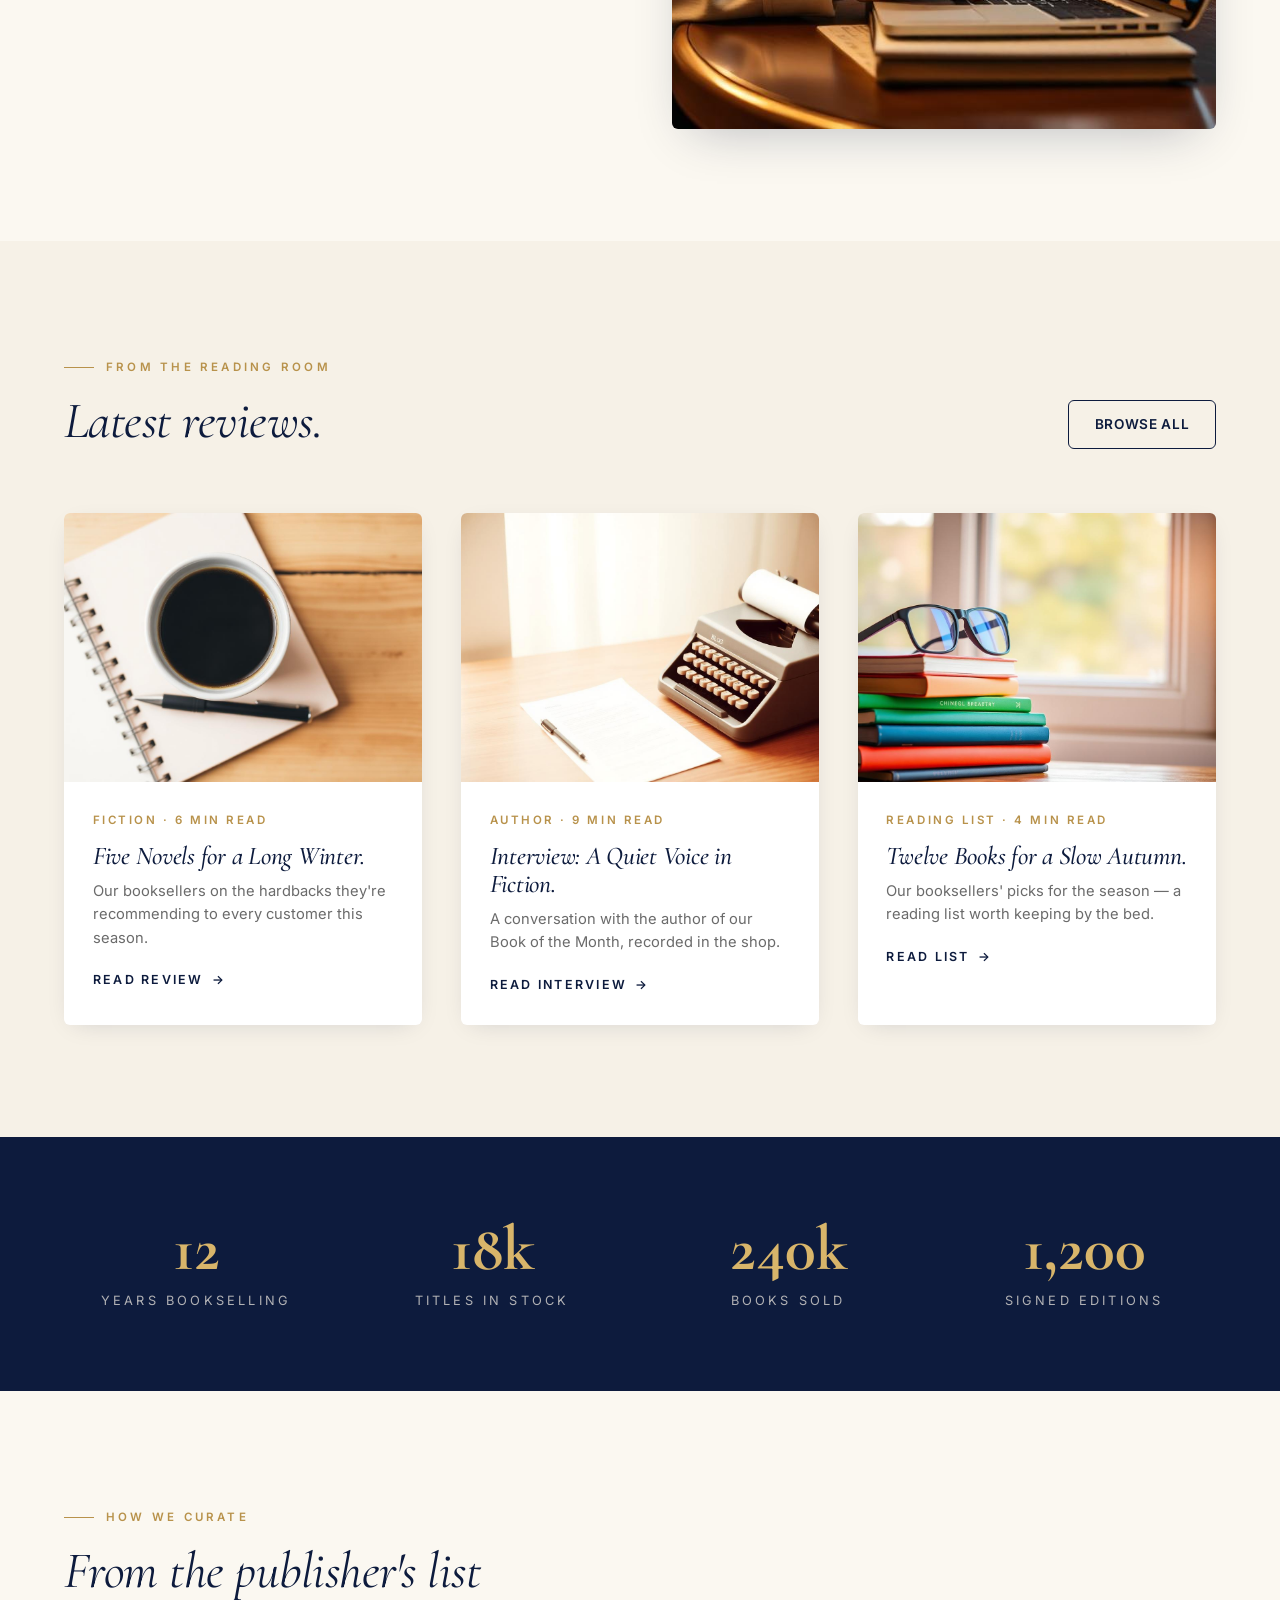
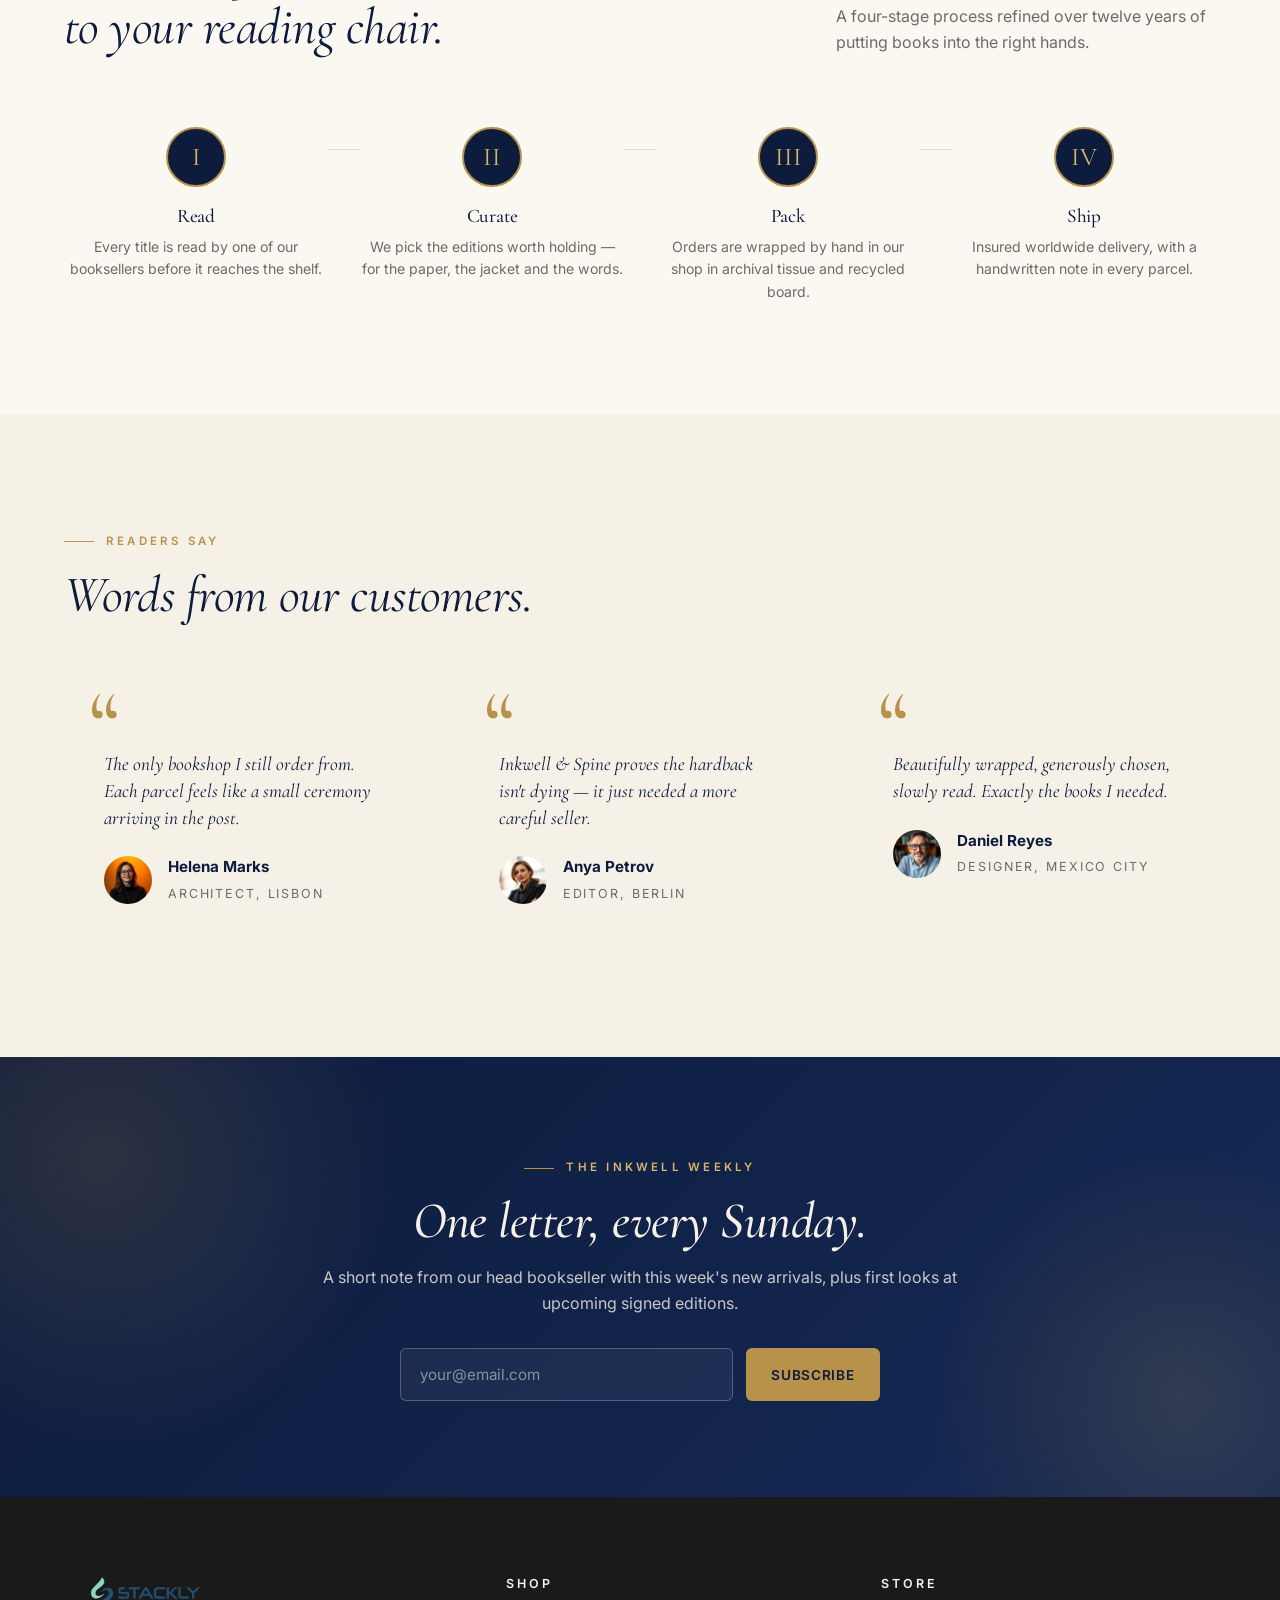
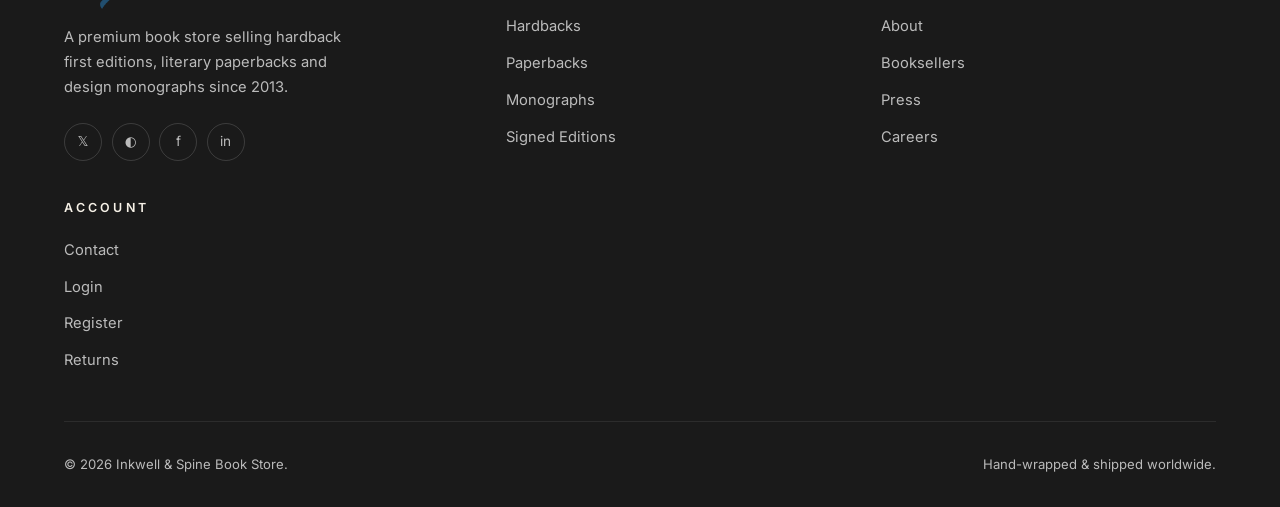
==== commit 2c48f461: "Update footer logo with link to index.html" ====
--- a/index.html
+++ b/index.html
@@ -267,7 +267,8 @@
   <footer class="footer">
     <div class="footer-grid">
       <div class="footer-brand">
-        <img src="./images/logo-dark-company.webp" alt="Inkwell & Spine" class="footer-logo" />
+        <!-- <img src="./images/logo-dark-company.webp" alt="Inkwell & Spine" class="footer-logo" /> -->
+         <a href="index.html"><img src="./images/logo-dark-company.webp" alt="Inkwell & Spine" class="footer-logo" /></a>
         <p>A premium book store selling hardback first editions, literary paperbacks and design monographs since 2013.
         </p>
         <div class="social"><a href="404.html" data-social>𝕏</a><a href="404.html" data-social>◐</a><a href="404.html" data-social>f</a><a
--- a/css/styles.css
+++ b/css/styles.css
@@ -1437,7 +1437,7 @@
 .footer-logo {
   height: 32px;
   margin-bottom: 0.5rem;
-  filter: invert(1) brightness(2);
+  
 }
 
 .social {
@@ -1555,23 +1555,19 @@
 .auth-main {
   display: flex;
   align-items: center;
+  flex-direction: column;
   justify-content: center;
   padding: 3rem;
   position: relative;
 }
 
-.auth-top {
-  position: absolute;
-  top: 1.6rem;
-  left: 1.6rem;
-  right: 1.6rem;
-  display: flex;
-  justify-content: space-between;
-  align-items: center;
-}
+
 
 .auth-top-left {
   display: flex;
+  flex-direction: column;
+  width: 100%;
+  
   align-items: center;
   gap: 1rem;
   flex-wrap: wrap;
@@ -2183,7 +2179,7 @@
 }
 
 .dash-profile-trigger:hover {
-  border-color: var(--gold);
+  
   box-shadow: var(--shadow-sm);
 }
 
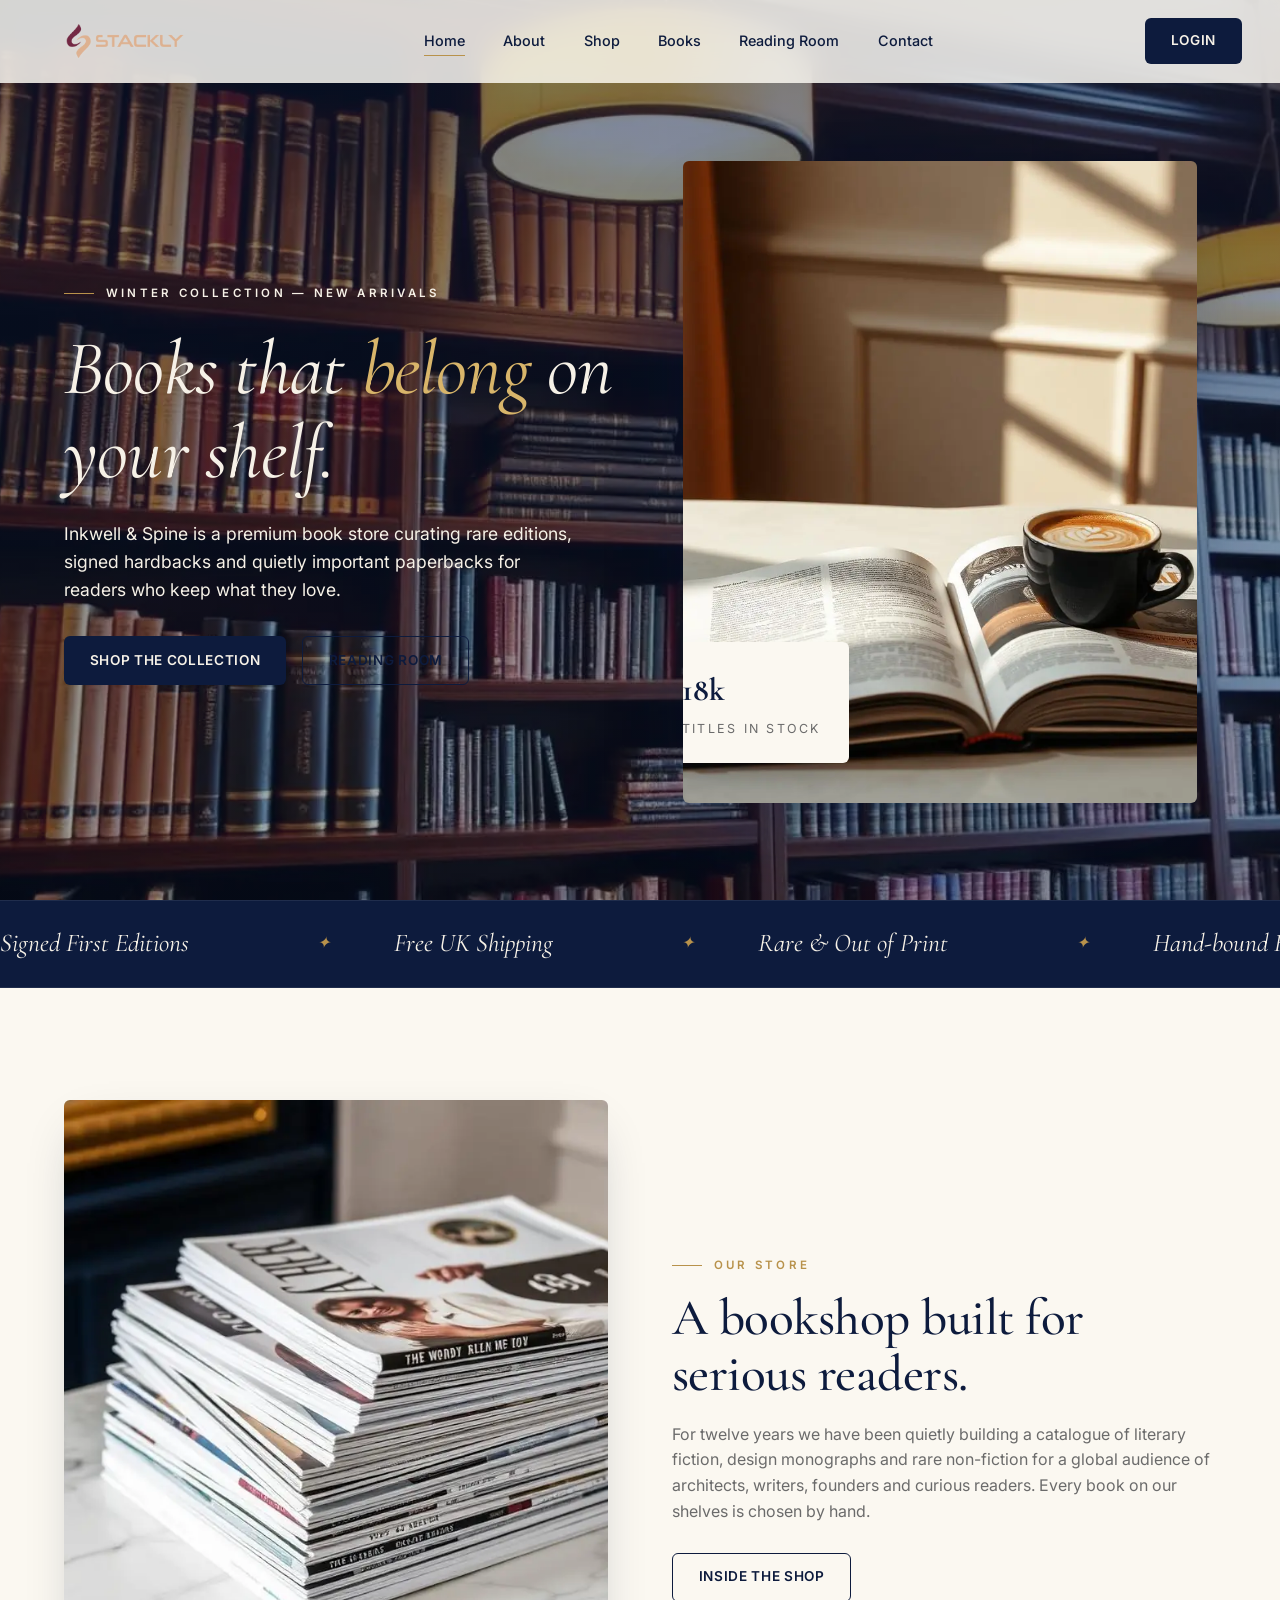
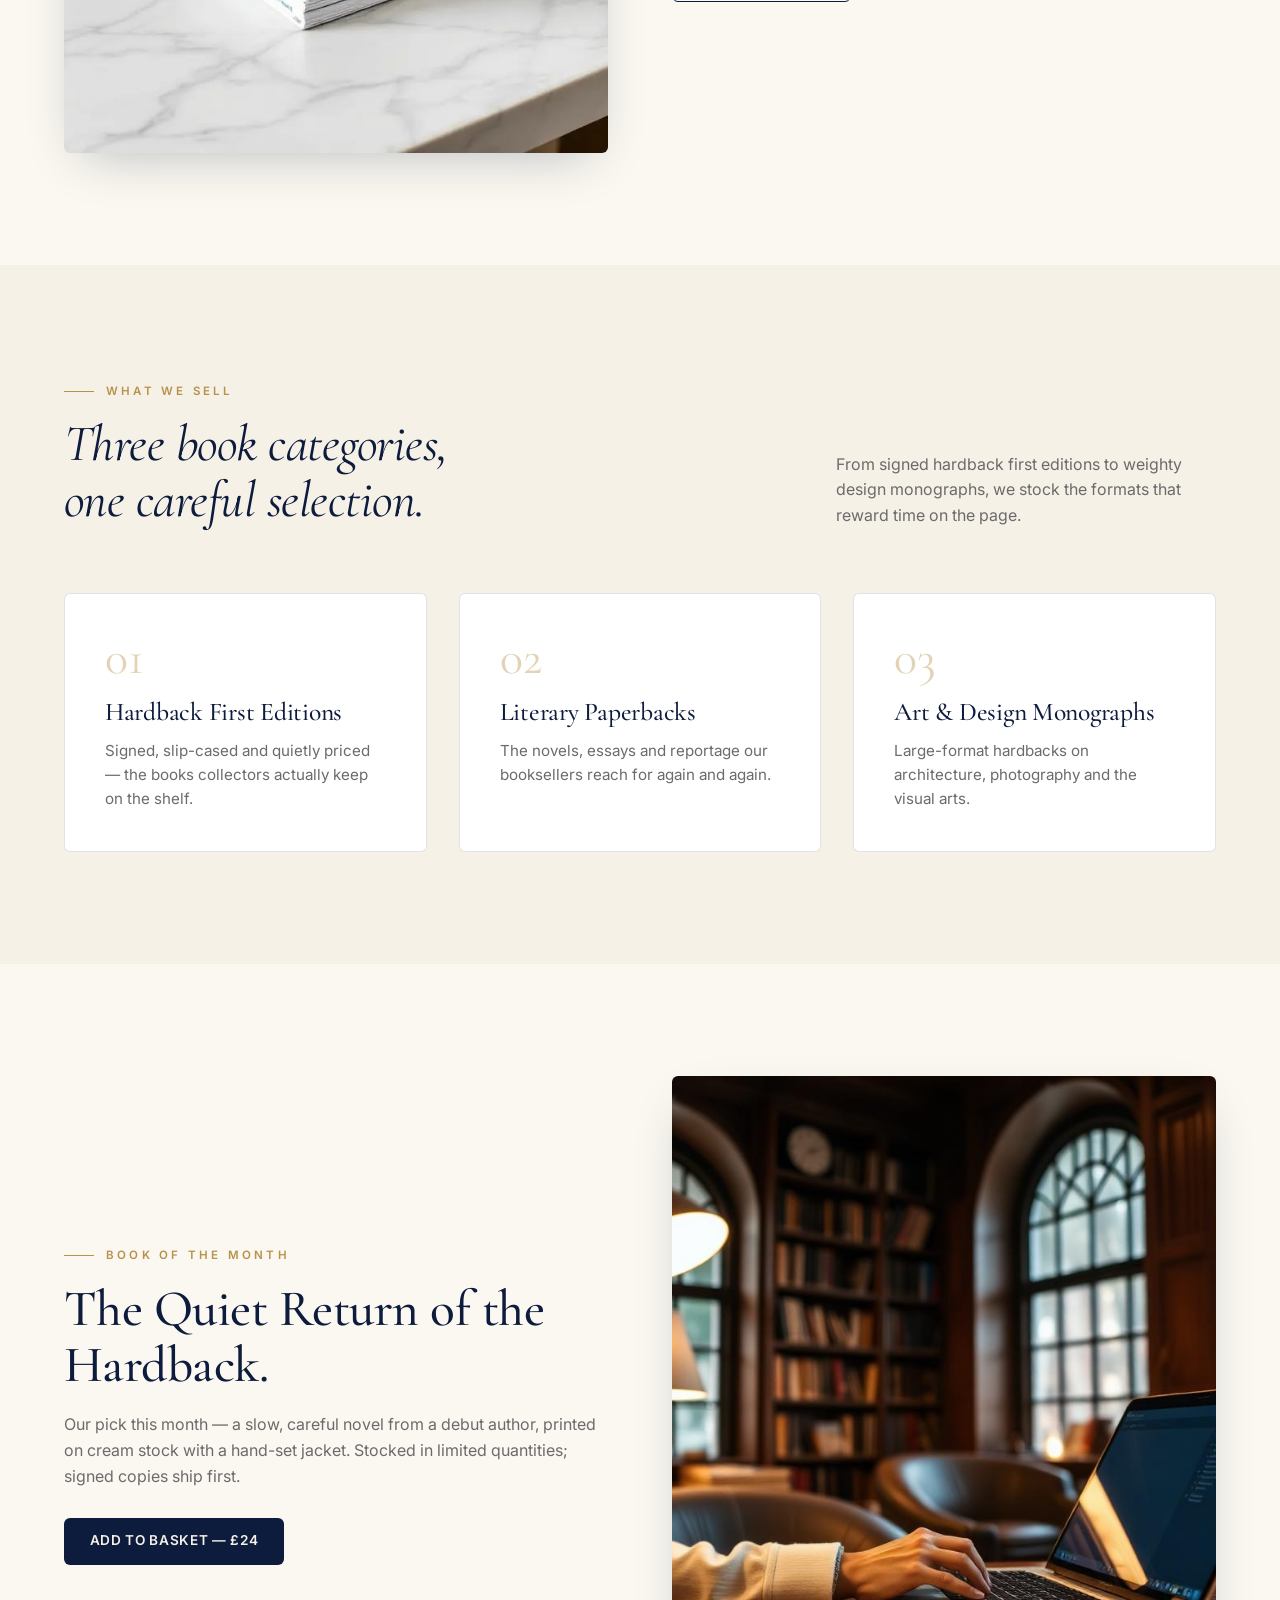
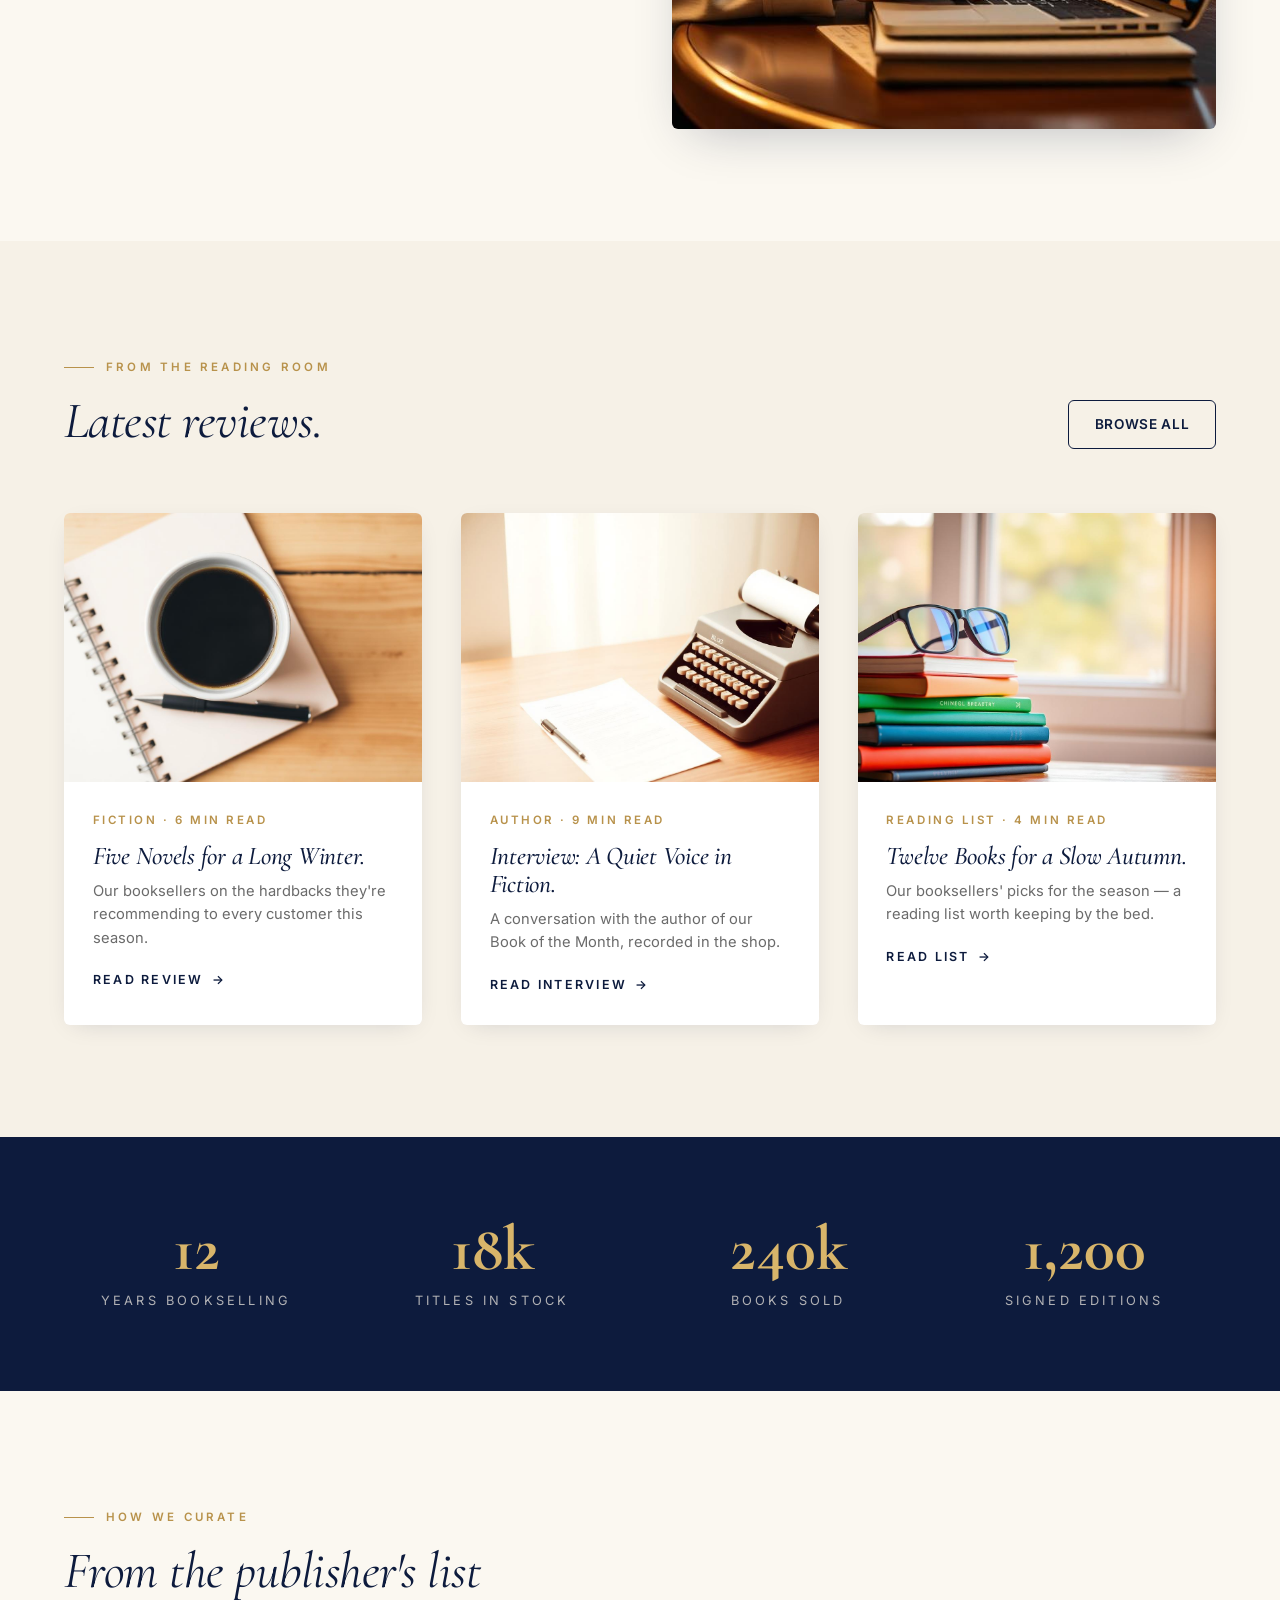
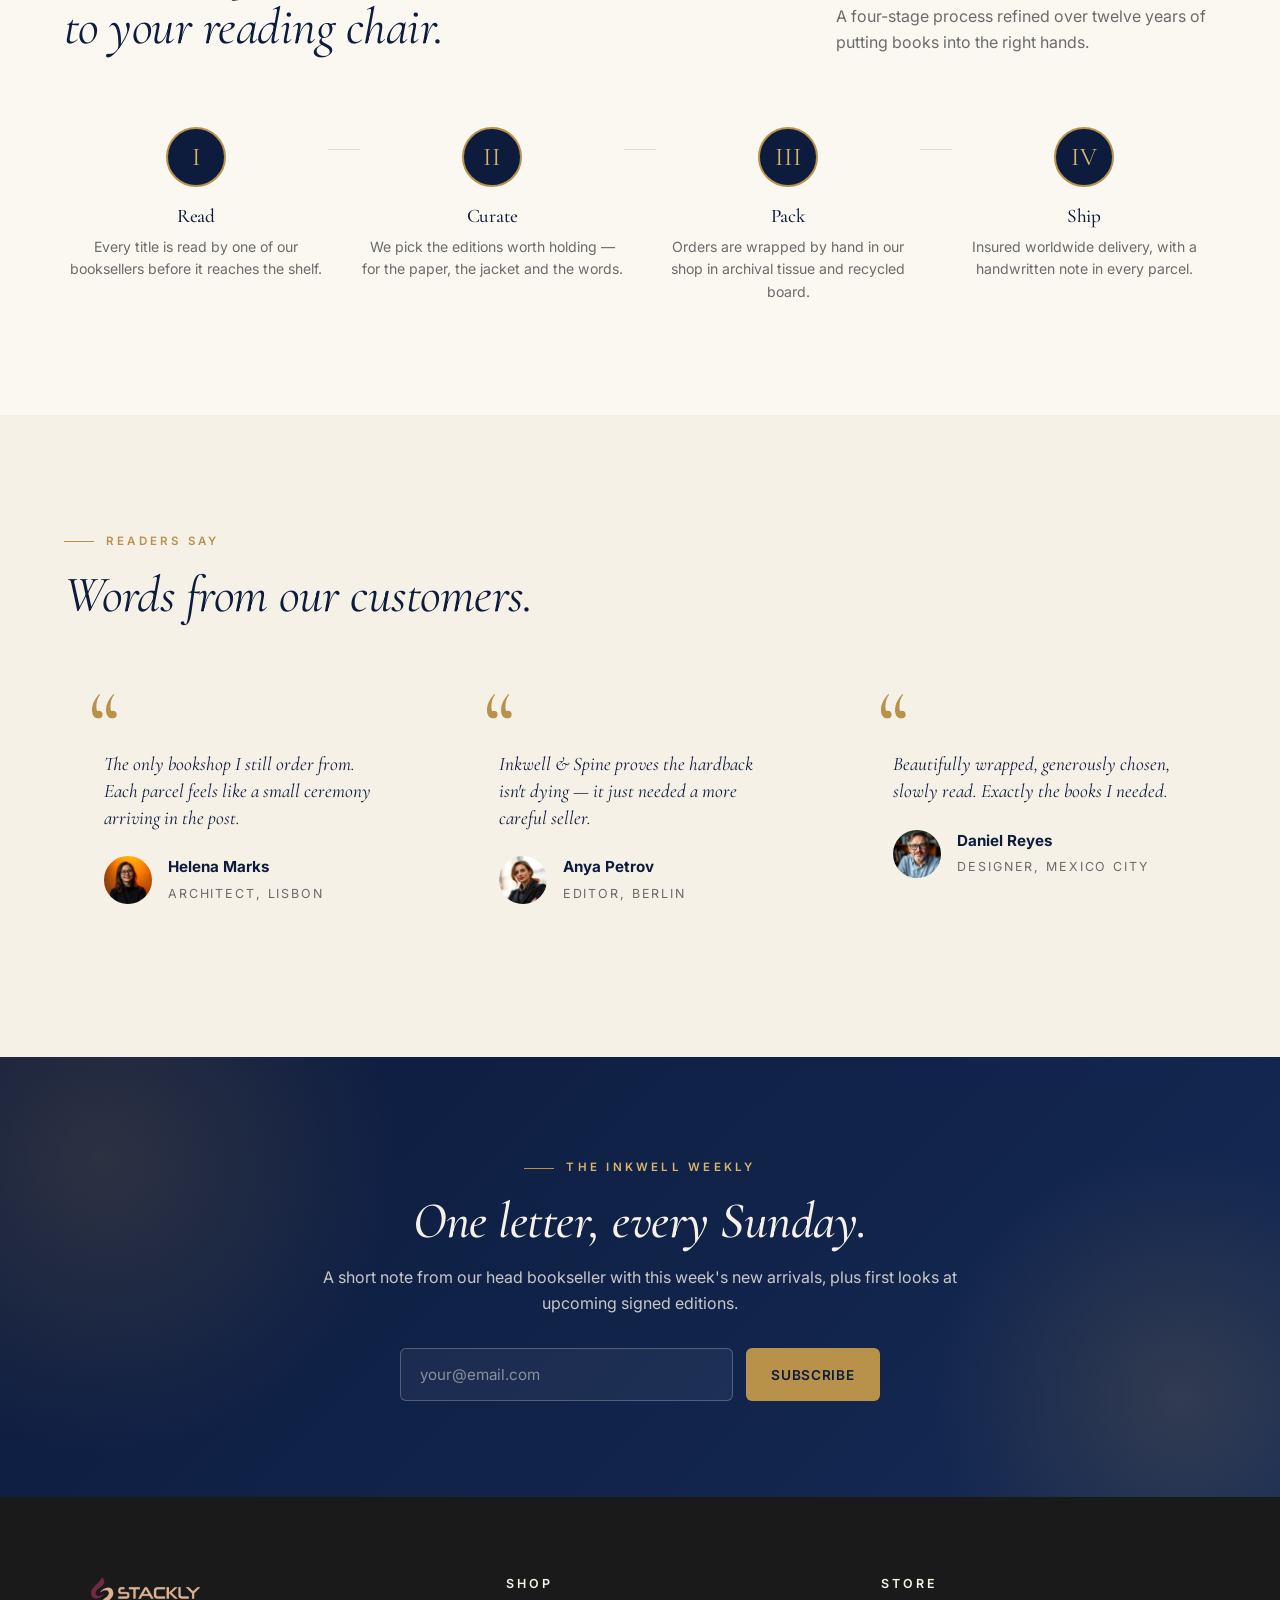
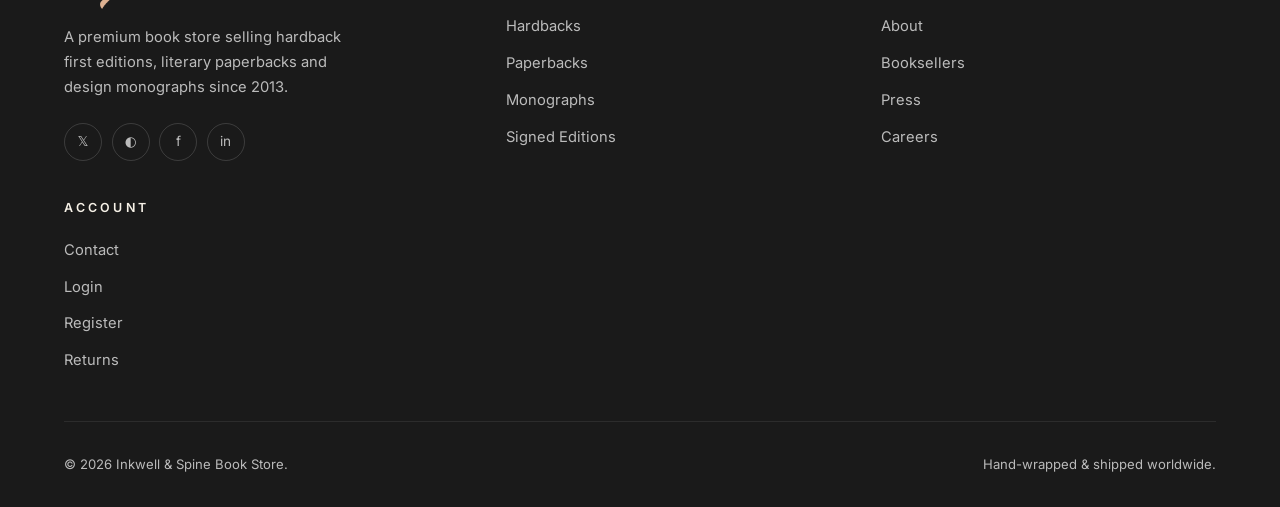
==== commit e59f4d58: "changes about link" ====
--- a/index.html
+++ b/index.html
@@ -286,7 +286,7 @@
       <div>
         <h4>Store</h4>
         <ul>
-          <li><a href="404.html">About</a></li>
+          <li><a href="about.html">About</a></li>
           <li><a href="404.html">Booksellers</a></li>
           <li><a href="404.html">Press</a></li>
           <li><a href="404.html">Careers</a></li>
--- a/css/styles.css
+++ b/css/styles.css
@@ -240,6 +240,12 @@
   box-shadow: var(--shadow-sm);
 }
 
+.nav-logo {
+  filter: invert(100%);
+  height: 34px;
+  width: auto;
+}
+
 .nav-logo-img {
   height: 34px;
   width: auto;
@@ -1437,7 +1443,7 @@
 .footer-logo {
   height: 32px;
   margin-bottom: 0.5rem;
-  
+  filter: invert(100%);
 }
 
 .social {
@@ -1814,7 +1820,6 @@
 
 .dash-side-hero-logo img {
   height: 26px;
-  filter: invert(1) brightness(2);
 }
 
 .dash-side-intro {
